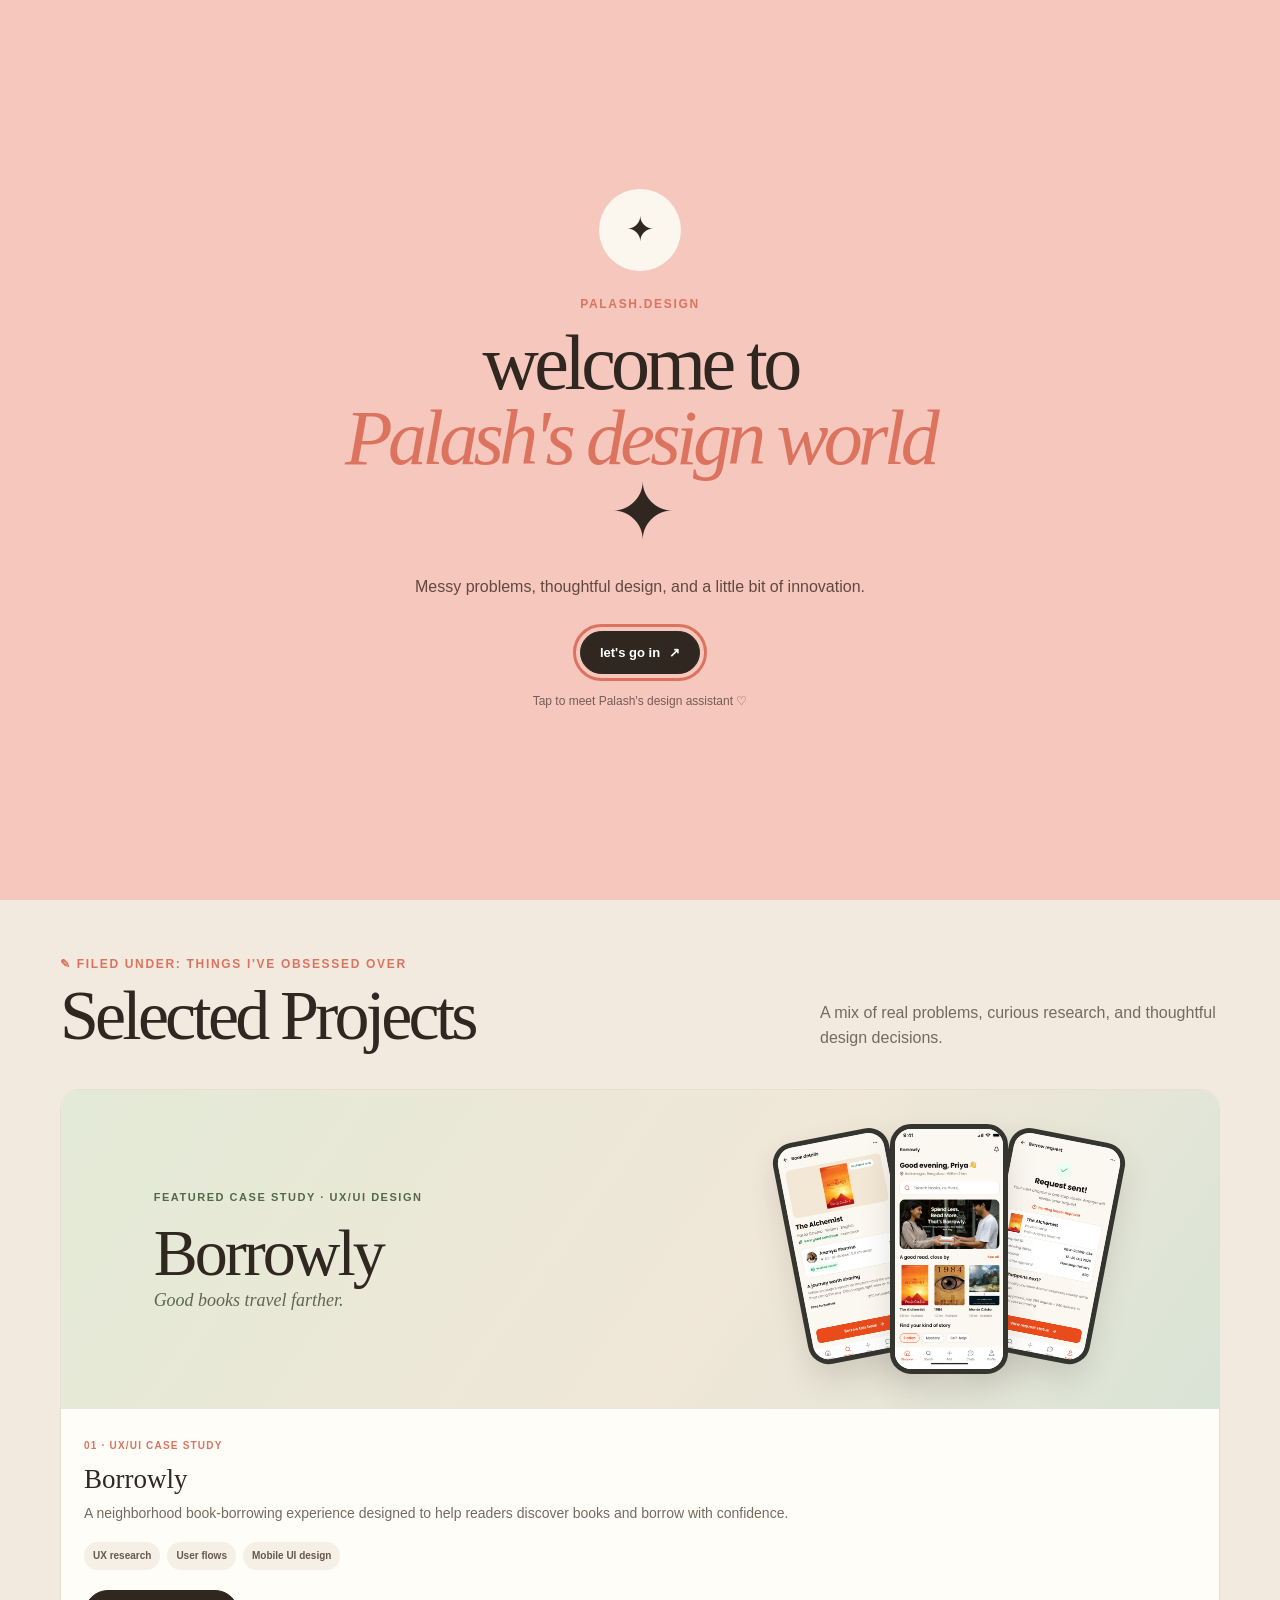
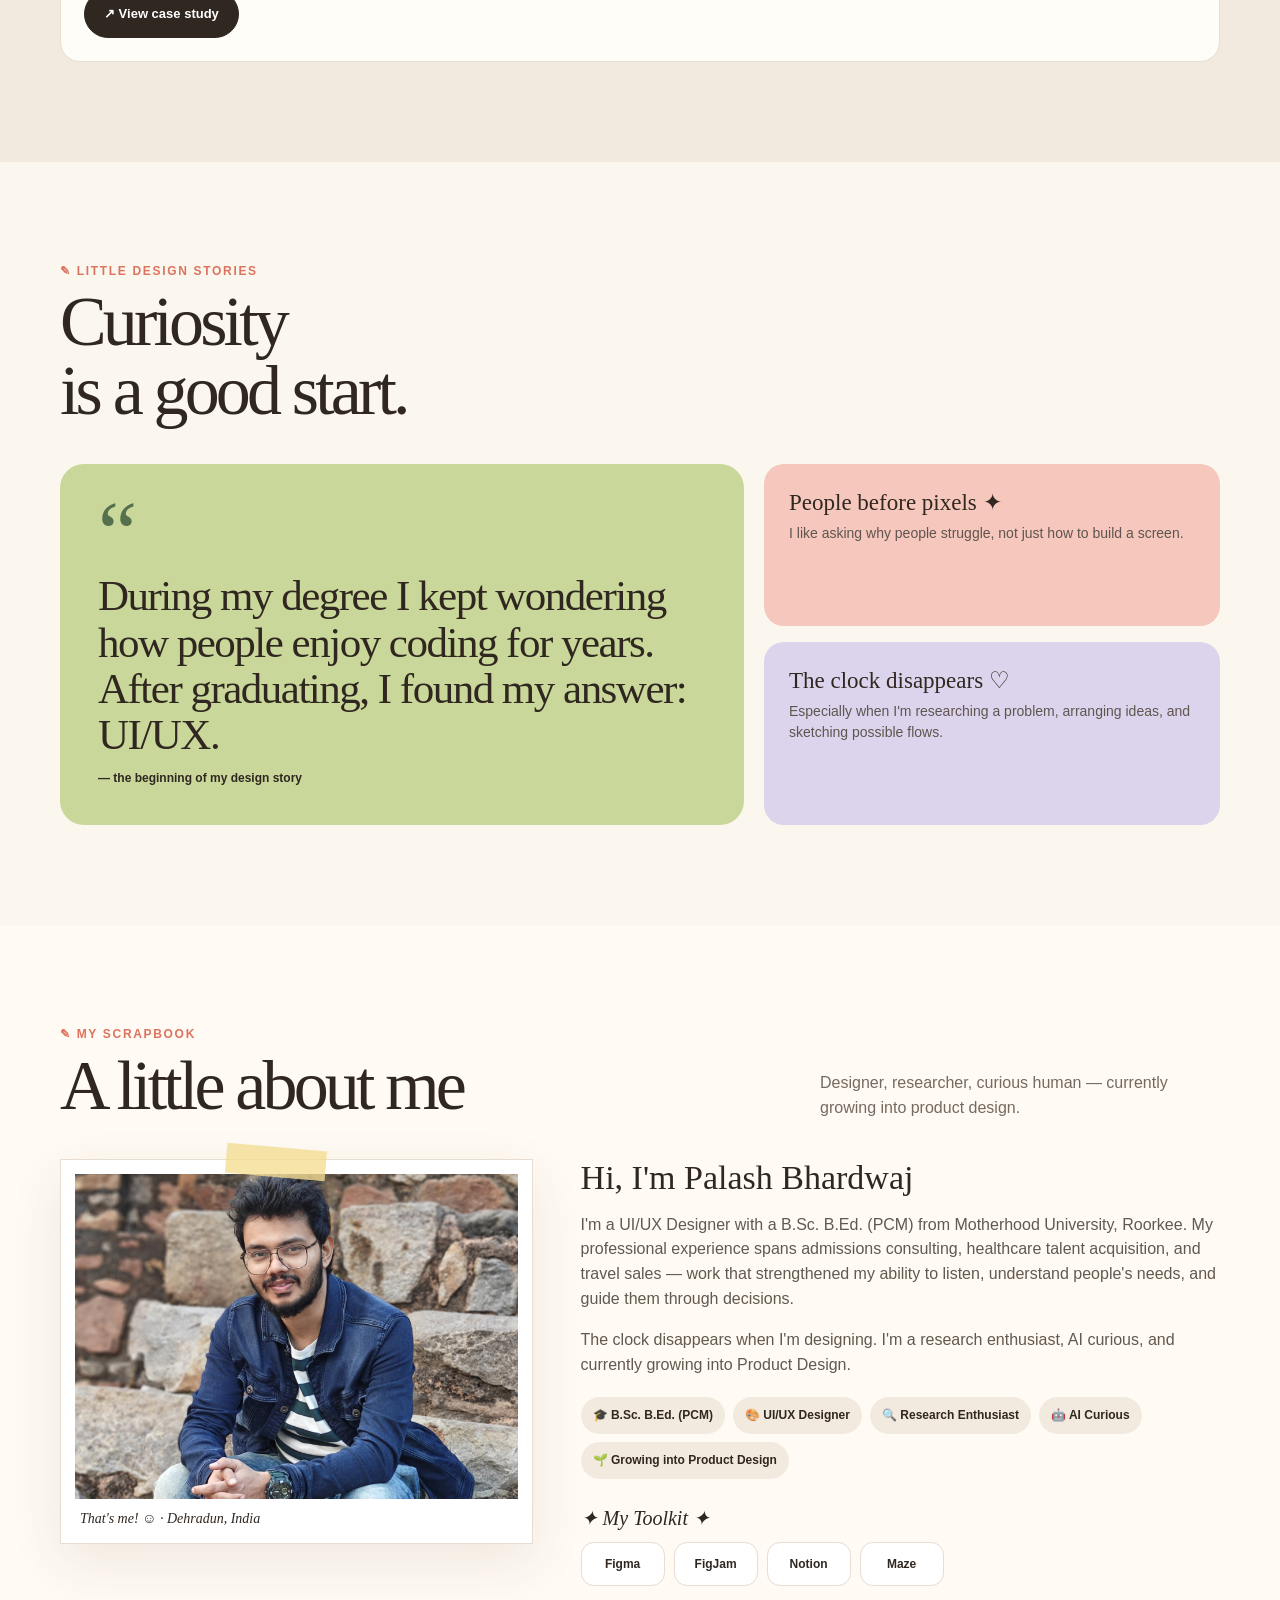
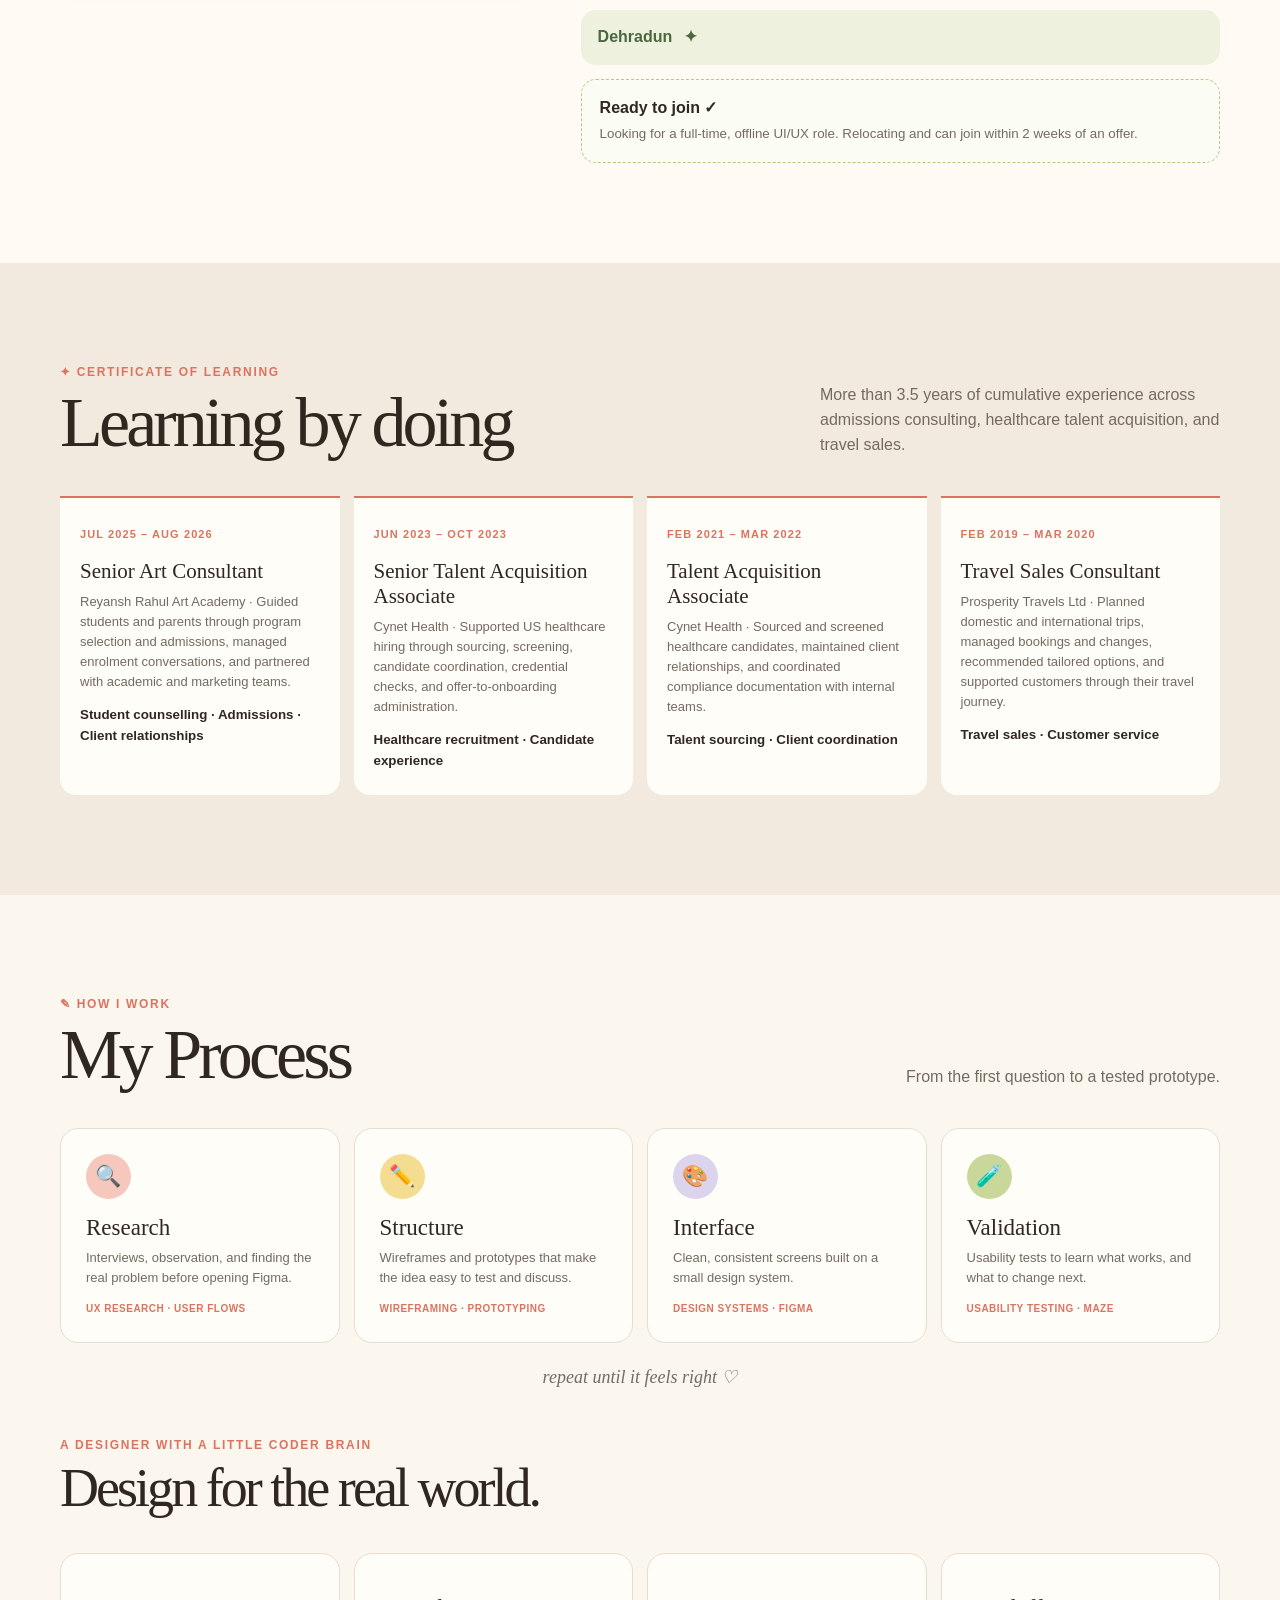
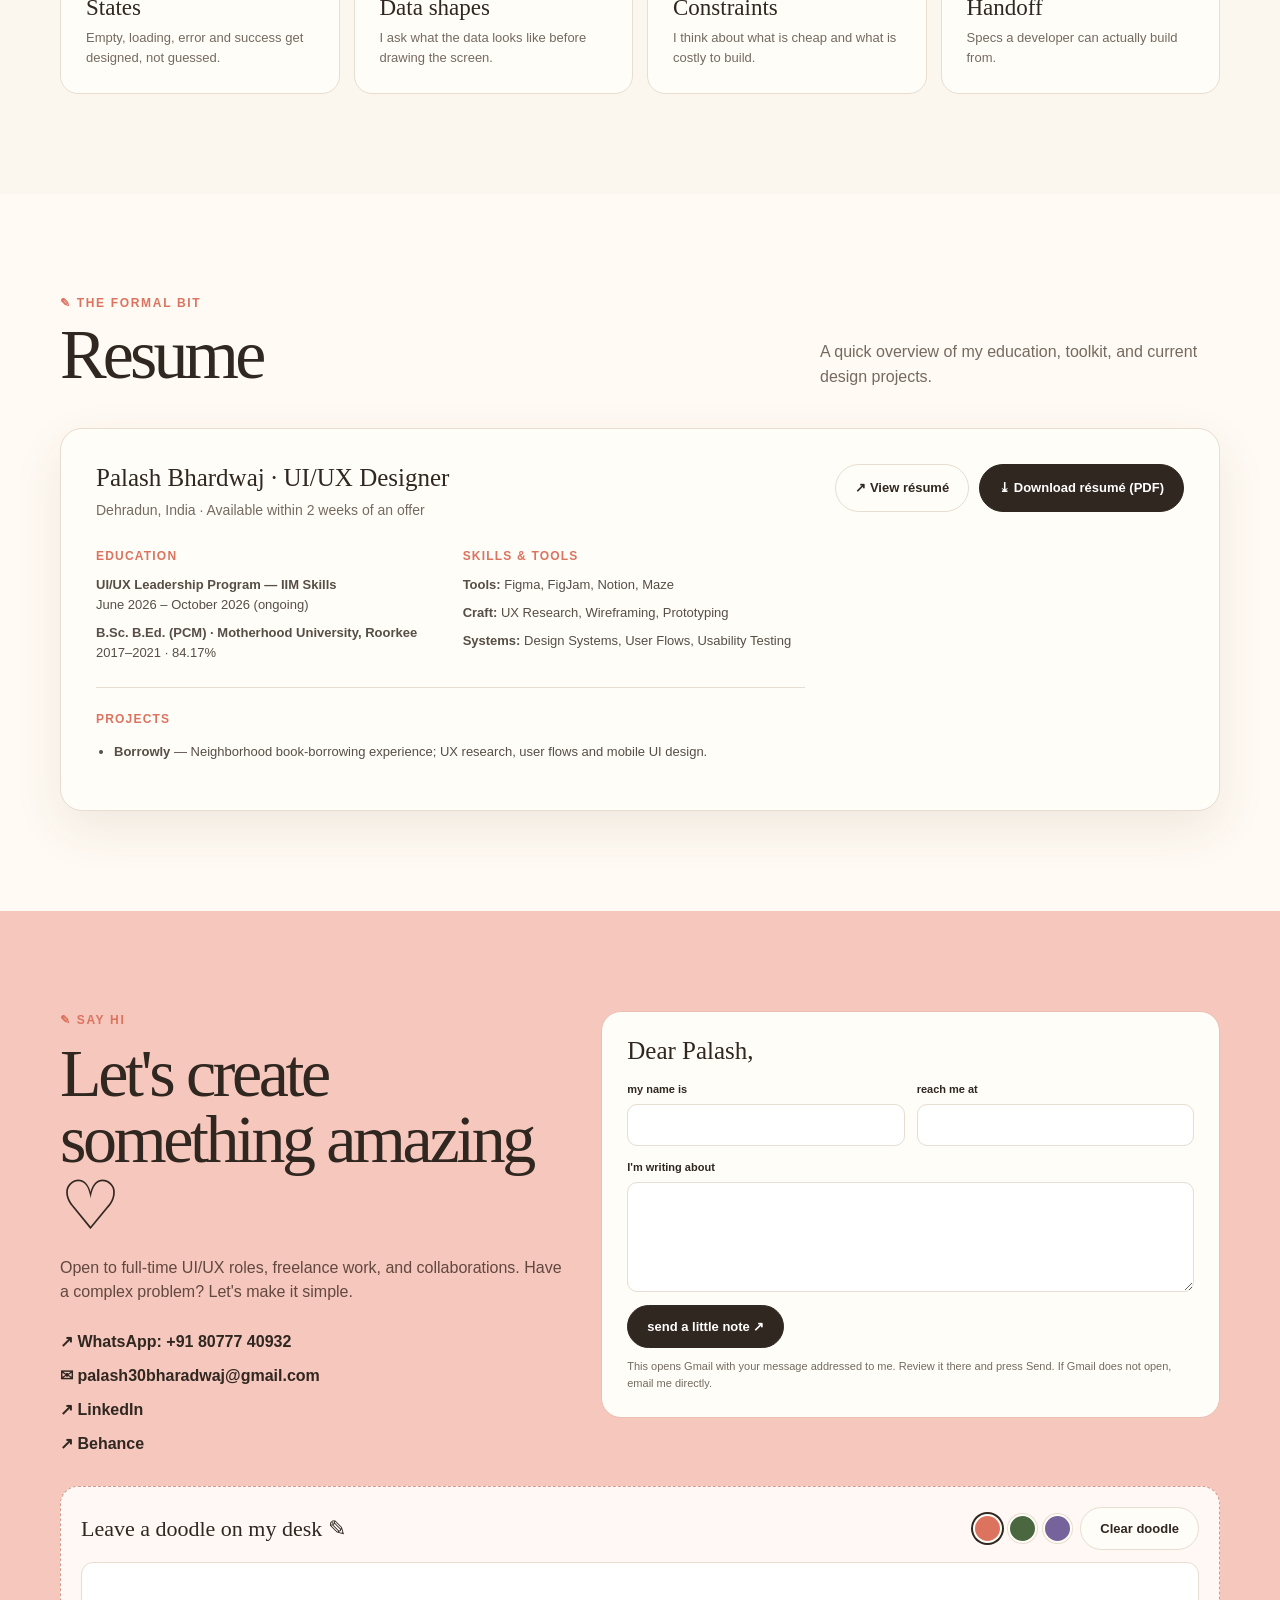
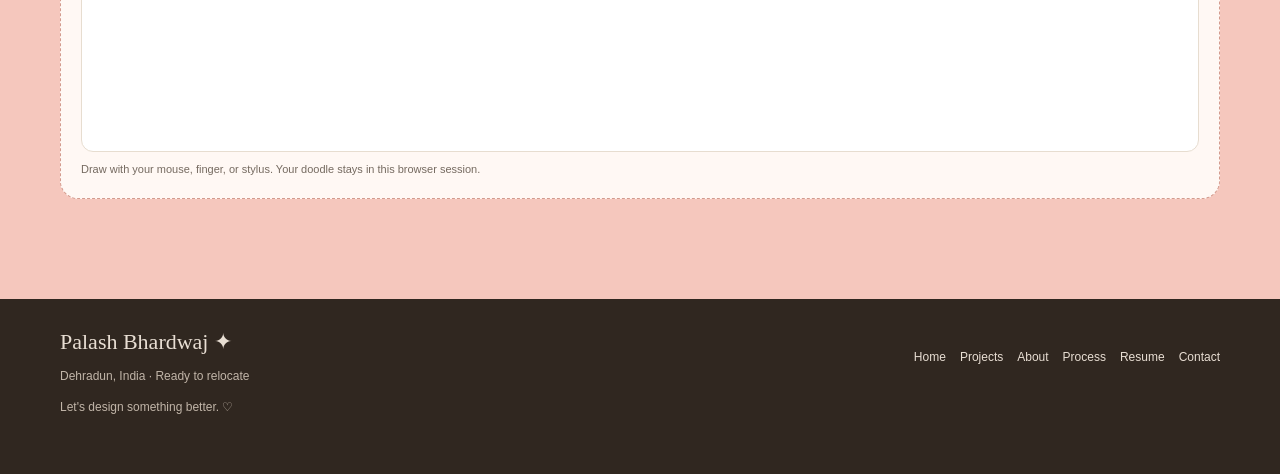
==== index.html @ 75c73120 "Remove extra toolkit item Co-authored-by: Copilot <223556219+Copilot@users.noreply.github.com>" ====
<!DOCTYPE html>
<html lang="en">
<head>
  <meta charset="UTF-8">
  <meta name="viewport" content="width=device-width, initial-scale=1.0">
  <meta name="description" content="Palash Bhardwaj is a UI/UX designer turning messy problems into simple, thoughtful digital experiences.">
  <meta name="theme-color" content="#fbf7ef">
  <title>Palash Bhardwaj — UX/UI Design Portfolio</title>
  <style>
    :root{
      --paper:#fbf7ef;
      --white:#fffdf8;
      --ink:#302720;
      --muted:#756a60;
      --line:#e7ddd0;
      --pink:#f5c7bd;
      --coral:#dc735f;
      --green:#c9d89a;
      --green-dark:#4a6740;
      --lavender:#dcd4ed;
      --yellow:#f4dd91;
      --max:1160px;
      --radius:24px;
      --shadow:0 18px 50px rgba(76,54,35,.09);
    }
    *{box-sizing:border-box}
    html{scroll-behavior:smooth;scroll-padding-top:100px}
    body{margin:0;background:var(--paper);color:var(--ink);font-family:Arial,Helvetica,sans-serif;line-height:1.55;overflow-x:hidden}
    body,button,input,textarea{font-family:Arial,Helvetica,sans-serif}
    a{color:inherit;text-decoration:none}
    button{color:inherit}
    img{max-width:100%;display:block}
    .wrap{width:min(calc(100% - 48px),var(--max));margin-inline:auto}
    .serif{font-family:Georgia,"Times New Roman",serif}
    .eyebrow{color:var(--coral);font-size:12px;font-weight:800;letter-spacing:.14em;text-transform:uppercase}
    .section{padding:100px 0}
    .section-heading{display:flex;align-items:end;justify-content:space-between;gap:28px;margin-bottom:38px}
    .section-heading h2{margin:8px 0 0;font-family:Georgia,"Times New Roman",serif;font-size:clamp(42px,6vw,70px);line-height:.98;letter-spacing:-.055em;font-weight:500}
    .section-heading p{max-width:400px;margin:0;color:var(--muted)}
    .button{display:inline-flex;align-items:center;justify-content:center;gap:9px;border:1px solid var(--ink);border-radius:999px;padding:13px 19px;background:transparent;font-size:13px;font-weight:800;cursor:pointer;transition:transform .2s,background .2s}
    .button:hover{transform:translateY(-2px)}
    .button:active{transform:translateY(1px) scale(.98)}
    .button.primary{background:var(--ink);color:white}
    .button.light{background:var(--white);border-color:var(--line)}
    :focus-visible{outline:3px solid var(--coral);outline-offset:4px}

    .welcome{
      position:fixed;inset:0;z-index:100;display:grid;place-items:center;
      background:var(--pink);padding:24px;transition:opacity .5s,visibility .5s;
    }
    .welcome.is-gone{opacity:0;visibility:hidden;pointer-events:none}
    .welcome-card{max-width:600px;text-align:center}
    .welcome-mark{width:82px;height:82px;display:grid;place-items:center;margin:0 auto 24px;border-radius:50%;background:var(--paper);font-family:Georgia,serif;font-size:34px}
    .welcome-card h1{margin:12px 0 25px;font:500 clamp(46px,9vw,78px)/.96 Georgia,serif;letter-spacing:-.06em}
    .welcome-card h1 span{color:var(--coral);font-style:italic}
    .welcome-card p{color:#62483f}
    .welcome-card .button{margin-top:15px;background:var(--ink);color:#fff;border-color:var(--ink)}
    .welcome-hint{display:block;margin-top:18px;font-size:12px;color:#755d54}

    .site-header{position:sticky;top:0;z-index:50;background:rgba(251,247,239,.94);backdrop-filter:blur(16px);border-bottom:1px solid rgba(48,39,32,.08)}
    .nav{min-height:72px;display:flex;align-items:center;justify-content:space-between;gap:24px}
    .brand{font:700 23px Georgia,serif;letter-spacing:-.06em;white-space:nowrap}
    .brand span{color:var(--coral)}
    .nav-links{display:flex;align-items:center;gap:clamp(13px,2.2vw,27px);font-size:12px;font-weight:700}
    .nav-links a{color:#655a50;transition:color .2s}
    .nav-links a:hover,.nav-links a[aria-current="location"]{color:var(--coral)}
    .nav-links .nav-contact{padding:10px 15px;border-radius:999px;background:var(--ink);color:#fff}
    .menu-toggle{display:none;border:1px solid var(--line);background:var(--white);border-radius:50%;width:42px;height:42px;font-size:19px}
    .sr-only{position:absolute;width:1px;height:1px;padding:0;margin:-1px;overflow:hidden;clip:rect(0,0,0,0);white-space:nowrap;border:0}

    .hero{position:relative;display:grid;grid-template-columns:1.05fr .95fr;align-items:center;gap:45px;min-height:630px;padding:72px 0 80px}
    .hero:before{content:"";position:absolute;width:340px;height:340px;left:-210px;top:100px;border-radius:50%;background:var(--yellow);opacity:.25;z-index:-1}
    .availability{display:inline-flex;align-items:center;gap:9px;padding:8px 13px;border:1px solid #e7d7c5;border-radius:999px;background:var(--white);font-size:12px;font-weight:700}
    .availability:before{content:"";width:8px;height:8px;border-radius:50%;background:#7c9e5b}
    .hero h1{margin:22px 0 15px;font:500 clamp(58px,8vw,99px)/.9 Georgia,serif;letter-spacing:-.075em}
    .hero h1 span{color:var(--coral);font-style:italic}
    .hero-copy{max-width:565px;font-size:17px;line-height:1.65;color:#655b52}
    .hero-copy strong{color:var(--ink)}
    .hero-location{max-width:565px;margin:13px 0 0;color:var(--muted);font-size:14px;line-height:1.55}
    .hero-tags{display:flex;flex-wrap:wrap;gap:8px;margin:22px 0}
    .tag{padding:8px 12px;border:1px solid var(--line);border-radius:999px;background:var(--white);font-size:12px;font-weight:700}
    .hero-actions{display:flex;flex-wrap:wrap;gap:10px;margin-top:24px}
    .resume-actions{display:flex;flex-wrap:wrap;gap:10px;align-items:start}
    .hero-note{margin-top:17px;font:italic 15px Georgia,serif;color:var(--muted)}
    .hero-art{position:relative;min-height:430px;display:grid;place-items:center}
    .portrait-frame{position:relative;width:min(100%,350px);aspect-ratio:.91;border:12px solid var(--white);border-radius:48% 48% 22px 22px;background:var(--green);box-shadow:var(--shadow);overflow:hidden;transform:rotate(2deg);transition:transform .35s ease,box-shadow .35s ease}
    .portrait-frame:hover{transform:rotate(0) scale(1.025);box-shadow:0 24px 60px rgba(76,54,35,.16)}
    .portrait-photo{width:100%;height:100%;object-fit:cover;object-position:center 8%}
    .portrait-frame{animation:photo-float 6s ease-in-out infinite}
    .portrait-frame:hover{animation-play-state:paused}
    .portrait-label{position:absolute;z-index:2;bottom:20px;left:50%;transform:translateX(-50%);padding:9px 14px;border-radius:999px;background:var(--white);font:italic 14px Georgia,serif;white-space:nowrap}
    .art-sticker{position:absolute;z-index:3;display:grid;place-items:center;width:112px;height:112px;border-radius:50%;text-align:center;background:var(--yellow);font:italic 16px/1.1 Georgia,serif;transform:rotate(9deg)}
    .art-sticker.one{top:10px;right:8px}
    .art-sticker.two{bottom:13px;left:-5px;width:95px;height:95px;background:var(--lavender);font-size:13px}
    .art-spark{position:absolute;color:var(--coral);font-size:42px}
    .art-spark.a{top:60px;left:13px}
    .art-spark.b{right:12px;bottom:65px;font-size:32px}

    .projects-section{background:#f2eadf}
    .project-grid{display:grid;grid-template-columns:minmax(0,1fr);gap:18px}
    .project-card{overflow:hidden;border:1px solid var(--line);border-radius:20px;background:var(--white);transition:transform .22s,box-shadow .22s}
    .project-card:hover{transform:translateY(-5px);box-shadow:var(--shadow)}
    .project-art{position:relative;min-height:310px;display:flex;align-items:center;justify-content:space-between;gap:24px;overflow:hidden;padding:32px 8%;background:linear-gradient(125deg,#e3ead7,#f0e7d8 58%,#d9e4d6)}
    .case-study-cover-copy{position:relative;z-index:1;max-width:360px}
    .case-study-cover-copy span{color:#52694b;font-size:11px;font-weight:900;letter-spacing:.14em;text-transform:uppercase}
    .case-study-cover-copy strong{display:block;margin:13px 0 5px;font:500 clamp(38px,6vw,66px)/.95 Georgia,serif;letter-spacing:-.045em}
    .case-study-cover-copy small{font:italic 18px Georgia,serif;color:#5f6655}
    .case-study-screens{position:relative;display:flex;align-items:center;justify-content:center;min-width:300px;height:255px}
    .case-study-screens img{width:118px;height:225px;object-fit:cover;border:5px solid #35352f;border-radius:21px;background:#fff;box-shadow:0 15px 30px #463b3028}
    .case-study-screens img:nth-child(1){transform:rotate(-11deg) translateX(18px)}
    .case-study-screens img:nth-child(2){position:relative;z-index:1;height:250px}
    .case-study-screens img:nth-child(3){transform:rotate(11deg) translateX(-18px)}
    .case-study-screens img:nth-child(1){animation:screen-float 4.8s ease-in-out infinite}
    .case-study-screens img:nth-child(2){animation:screen-float 5.2s ease-in-out -1.2s infinite}
    .case-study-screens img:nth-child(3){animation:screen-float 4.5s ease-in-out -2.1s infinite}
    .project-body{padding:23px}
    .project-type{color:var(--coral);font-size:10px;font-weight:900;letter-spacing:.12em;text-transform:uppercase}
    .project-body h3{margin:8px 0;font:500 27px Georgia,serif}
    .project-body p{margin:0;color:var(--muted);font-size:14px}
    .project-metrics{display:flex;flex-wrap:wrap;gap:7px;margin-top:17px}
    .project-metrics span{padding:6px 9px;border-radius:999px;background:#f5efe6;color:#65594e;font-size:10px;font-weight:800}
    .case-study-action{margin-top:20px}
    .work-footnote{margin:23px 0 0;color:var(--muted);font-size:13px}

    .stories{display:grid;grid-template-columns:1.2fr .8fr;gap:20px}
    .story-feature{padding:38px;border-radius:var(--radius);background:var(--green);min-height:330px;display:flex;flex-direction:column;justify-content:space-between}
    .story-feature .quote-mark{font:88px/.7 Georgia,serif;color:#55704c}
    .story-feature blockquote{max-width:680px;margin:10px 0;font:500 clamp(27px,4vw,43px)/1.08 Georgia,serif;letter-spacing:-.035em}
    .story-feature cite{font-size:12px;font-style:normal;font-weight:800}
    .story-stack{display:grid;gap:16px}
    .story-note{padding:25px;border-radius:20px;background:var(--pink)}
    .story-note:nth-child(2){background:var(--lavender)}
    .story-note h3{margin:0 0 7px;font:500 23px Georgia,serif}
    .story-note p{margin:0;color:#5f554f;font-size:14px}
    .story-note,.timeline-card,.process-card{transition:box-shadow .25s ease,border-color .25s ease}
    .story-note:hover,.timeline-card:hover,.process-card:hover{box-shadow:var(--shadow)}
    .story-feature .quote-mark{transition:transform .35s ease,color .35s ease}
    .story-feature:hover .quote-mark{transform:rotate(-8deg) scale(1.08);color:var(--coral)}

    .about-section{background:#fffaf3}
    .about-grid{display:grid;grid-template-columns:.85fr 1.15fr;gap:48px;align-items:start}
    .scrapbook-photo{position:relative;padding:14px;background:#fff;border:1px solid var(--line);box-shadow:var(--shadow);transform:rotate(-2deg)}
    .photo-placeholder{min-height:325px;display:grid;place-items:center;background:var(--pink);text-align:center;padding:25px;color:#795448;font:italic 19px Georgia,serif}
    .about-photo{width:100%;height:325px;object-fit:cover;object-position:center 8%}
    .photo-caption{padding:12px 5px 2px;font:italic 14px Georgia,serif}
    .tape{position:absolute;top:-13px;left:35%;width:100px;height:30px;background:rgba(244,221,145,.78);transform:rotate(5deg)}
    .about-copy h3{margin:0 0 12px;font:500 34px Georgia,serif}
    .about-copy>p{color:#62594f}
    .fact-list{display:flex;flex-wrap:wrap;gap:8px;margin:20px 0}
    .fact-list span{padding:9px 12px;border-radius:999px;background:#f3eadf;font-size:12px;font-weight:700}
    .toolkit{margin-top:27px}
    .toolkit h4{margin:0 0 12px;font:italic 20px Georgia,serif}
    .tool-list{display:flex;flex-wrap:wrap;gap:9px}
    .tool-chip{min-width:84px;padding:12px 15px;border:1px solid var(--line);border-radius:13px;background:#fff;font-size:12px;font-weight:800;text-align:center}
    .tag,.tool-chip,.fact-list span,.project-metrics span{transition:translate .2s ease,box-shadow .2s ease}
    .tag:hover,.tool-chip:hover,.fact-list span:hover,.project-metrics span:hover{translate:0 -3px;box-shadow:0 8px 18px rgba(76,54,35,.1)}
    .relocation{display:flex;align-items:center;gap:12px;margin-top:24px;padding:15px 17px;border-radius:15px;background:#edf1dd;font-weight:800}
    .relocation span{color:var(--green-dark)}
    .availability-card{margin-top:14px;padding:16px 18px;border:1px dashed #b9c58f;border-radius:15px;background:#fbfcf3}
    .availability-card strong{display:block}
    .availability-card small{color:var(--muted)}

    .experience-section{background:#f2eadf}
    .timeline{display:grid;grid-template-columns:repeat(4,1fr);gap:14px}
    .timeline-card{position:relative;padding:23px 20px;border-top:2px solid var(--coral);background:var(--white);border-radius:0 0 16px 16px}
    .timeline-card .step{color:var(--coral);font-size:11px;font-weight:900;letter-spacing:.1em;text-transform:uppercase}
    .timeline-card h3{margin:13px 0 8px;font:500 21px Georgia,serif}
    .timeline-card p{margin:0;color:var(--muted);font-size:13px}
    .timeline-card small{display:block;margin-top:13px;font-weight:800}

    .process-grid{display:grid;grid-template-columns:repeat(4,1fr);gap:14px}
    .process-card{padding:25px;border:1px solid var(--line);border-radius:18px;background:var(--white)}
    .process-icon{width:45px;height:45px;display:grid;place-items:center;border-radius:50%;background:var(--pink);font-size:21px}
    .process-card:nth-child(2) .process-icon{background:var(--yellow)}
    .process-card:nth-child(3) .process-icon{background:var(--lavender)}
    .process-card:nth-child(4) .process-icon{background:var(--green)}
    .process-card h3{margin:16px 0 7px;font:500 23px Georgia,serif}
    .process-card p{margin:0;color:var(--muted);font-size:13px}
    .process-tools{display:block;margin-top:13px;color:var(--coral);font-size:10px;font-weight:900;letter-spacing:.05em}
    .repeat-note{text-align:center;margin-top:23px;font:italic 18px Georgia,serif;color:var(--muted)}

    .resume-section{background:#fffaf3}
    .resume-panel{display:grid;grid-template-columns:1fr auto;align-items:start;gap:30px;padding:35px;border:1px solid var(--line);border-radius:22px;background:var(--white);box-shadow:var(--shadow)}
    .resume-panel h3{margin:0 0 8px;font:500 25px Georgia,serif}
    .resume-panel p{margin:0;color:var(--muted);font-size:14px}
    .resume-groups{display:grid;grid-template-columns:repeat(2,1fr);gap:24px;margin-top:26px}
    .resume-group h4{margin:0 0 9px;font-size:12px;color:var(--coral);letter-spacing:.1em;text-transform:uppercase}
    .resume-group p{margin:0;color:#574e46;font-size:13px}
    .resume-group p+p{margin-top:8px}
    .project-resume{margin-top:24px;padding-top:22px;border-top:1px solid var(--line)}
    .project-resume ul{padding-left:18px;color:#574e46;font-size:13px}
    .project-resume li+li{margin-top:7px}

    .contact-section{background:var(--pink)}
    .contact-layout{display:grid;grid-template-columns:.9fr 1.1fr;gap:35px;align-items:start}
    .contact-copy h2{margin:10px 0 14px;font:500 clamp(43px,6vw,68px)/.98 Georgia,serif;letter-spacing:-.05em}
    .contact-copy p{color:#62483f}
    .contact-links{display:grid;gap:9px;margin-top:25px}
    .contact-links a{font-weight:800}
    .contact-links a:hover{text-decoration:underline}
    .contact-form{padding:25px;border:1px solid #eac0b5;border-radius:20px;background:var(--white)}
    .contact-form h3{margin:0 0 16px;font:500 25px Georgia,serif}
    .form-row{display:grid;grid-template-columns:1fr 1fr;gap:12px}
    .field{display:grid;gap:6px;margin-bottom:13px}
    .field label{font-size:11px;font-weight:800}
    .field input,.field textarea{width:100%;border:1px solid var(--line);border-radius:10px;background:#fff;padding:12px;font-size:14px;color:var(--ink)}
    .field textarea{min-height:110px;resize:vertical}
    .form-help{margin:10px 0 0;color:var(--muted);font-size:11px}

    .doodle-wrap{margin-top:30px;padding:20px;border:1px dashed #d39b8e;border-radius:18px;background:#fff8f4}
    .doodle-top{display:flex;align-items:center;justify-content:space-between;gap:12px;margin-bottom:12px}
    .doodle-top h3{margin:0;font:500 22px Georgia,serif}
    .doodle-tools{display:flex;align-items:center;gap:8px}
    .doodle-colors{display:flex;align-items:center;gap:6px}
    .doodle-color{width:29px;height:29px;padding:0;border:2px solid var(--white);border-radius:50%;background:var(--swatch);box-shadow:0 0 0 1px var(--line);cursor:pointer;transition:transform .18s,box-shadow .18s}
    .doodle-color:hover{transform:scale(1.12)}
    .doodle-color[aria-pressed="true"]{box-shadow:0 0 0 2px var(--ink)}
    #doodle{width:100%;height:190px;display:block;border:1px solid var(--line);border-radius:12px;background:#fff;touch-action:none}
    .doodle-help{margin:9px 0 0;color:var(--muted);font-size:11px}
    .footer{padding:30px 0 45px;background:var(--ink);color:#e8ded3}
    .footer-inner{display:flex;justify-content:space-between;gap:20px;align-items:center}
    .footer-name{font:500 22px Georgia,serif}
    .footer-links{display:flex;flex-wrap:wrap;gap:14px;font-size:12px}
    .footer-note{margin-top:12px;color:#c1b5a8;font-size:12px}
    .toast{position:fixed;left:50%;bottom:22px;z-index:200;transform:translate(-50%,20px);opacity:0;pointer-events:none;padding:12px 17px;border-radius:999px;background:var(--ink);color:#fff;font-size:13px;transition:opacity .2s,transform .2s}
    .toast.show{opacity:1;transform:translate(-50%,0)}
    .reading-progress{position:fixed;top:0;left:0;z-index:80;width:100%;height:3px;pointer-events:none}
    .reading-progress span{display:block;width:100%;height:100%;background:var(--coral);transform:scaleX(0);transform-origin:left}
    .hero-content,.hero-art{opacity:1}
    body.has-entered .hero-content{animation:rise-in .75s .08s both}
    body.has-entered .hero-art{animation:rise-in .8s .2s both}
    .art-sticker.one{animation:sticker-float 4.5s ease-in-out infinite}
    .art-sticker.two{animation:sticker-float 5s ease-in-out -1.2s infinite}
    .art-spark.a{animation:sparkle 3s ease-in-out infinite}
    .art-spark.b{animation:sparkle 3.5s ease-in-out -1s infinite}
    .reveal-ready .reveal{opacity:0;transform:translateY(24px);transition:opacity .65s ease,transform .65s cubic-bezier(.2,.7,.2,1)}
    .reveal-ready .reveal.is-visible{opacity:1;transform:translateY(0)}
    .reveal-ready .reveal:nth-child(2){transition-delay:.08s}
    .reveal-ready .reveal:nth-child(3){transition-delay:.16s}
    .reveal-ready .reveal:nth-child(4){transition-delay:.24s}
    .project-card,.process-card,.timeline-card,.story-note{transform-style:preserve-3d}
    .tilt-card:hover{transform:perspective(900px) rotateX(var(--rotate-x,0deg)) rotateY(var(--rotate-y,0deg)) translateY(-4px)}
    @keyframes rise-in{from{opacity:0;transform:translateY(20px)}to{opacity:1;transform:translateY(0)}}
    @keyframes photo-float{0%,100%{translate:0 0}50%{translate:0 -7px}}
    @keyframes sticker-float{0%,100%{translate:0 0}50%{translate:0 -9px}}
    @keyframes sparkle{0%,100%{rotate:0deg;scale:1}50%{rotate:20deg;scale:1.18}}
    @keyframes screen-float{0%,100%{translate:0 0}50%{translate:0 -7px}}

    @media(max-width:900px){
      .nav{align-items:flex-start;flex-wrap:wrap;padding:13px 0}
      .nav-links{order:3;width:100%;overflow-x:auto;justify-content:flex-start;padding:3px 0;white-space:nowrap}
      .menu-toggle{display:none}
      .hero{min-height:0;grid-template-columns:1fr .8fr;gap:20px;padding:58px 0}
      .hero-art{min-height:340px}
      .portrait-frame{width:min(100%,280px)}
      .timeline{grid-template-columns:repeat(2,1fr)}
      .process-grid{grid-template-columns:repeat(2,1fr)}
    }
    @media(max-width:600px){
      .wrap{width:min(calc(100% - 30px),var(--max))}
      .section{padding:72px 0}
      .section-heading{display:block;margin-bottom:27px}
      .section-heading p{margin-top:15px}
      .nav{position:relative;align-items:center;flex-wrap:wrap;padding:10px 0 4px}
      .menu-toggle{display:grid;place-items:center}
      .nav-links{display:none;position:absolute;top:calc(100% + 8px);right:0;z-index:60;width:min(240px,calc(100vw - 30px));padding:10px;border:1px solid var(--line);border-radius:16px;background:var(--white);box-shadow:var(--shadow);flex-direction:column;align-items:stretch;gap:3px;font-size:13px}
      .nav-links.is-open{display:flex}
      .nav-links a{padding:10px 12px;border-radius:10px}
      .nav-links a:hover{background:#f5efe6}
      .nav-links .nav-contact{margin-top:4px;text-align:center}
      .hero{grid-template-columns:1fr;padding:43px 0 58px}
      .hero-art{grid-row:1;min-height:300px;width:min(100%,300px);margin:auto}
      .hero h1{font-size:clamp(57px,15vw,78px)}
      .hero-copy{font-size:16px}
      .art-sticker.one{right:0}
      .project-art{min-height:0;flex-direction:column;gap:0;padding:24px 15px 10px}
      .case-study-cover-copy{text-align:center}
      .case-study-screens{width:100%;min-width:0;height:205px}
      .case-study-screens img{width:92px;height:175px}
      .case-study-screens img:nth-child(2){height:195px}
      .stories,.about-grid,.contact-layout{grid-template-columns:1fr}
      .story-feature{min-height:280px;padding:28px}
      .photo-placeholder,.about-photo{min-height:270px;height:270px}
      .timeline,.process-grid{grid-template-columns:1fr}
      .resume-panel{grid-template-columns:1fr;padding:24px}
      .resume-groups{grid-template-columns:1fr}
      .form-row{grid-template-columns:1fr;gap:0}
      .footer-inner{display:block}
      .footer-links{margin-top:14px}
    }
    @media(prefers-reduced-motion:reduce){
      *,*::before,*::after{scroll-behavior:auto!important;animation-duration:.01ms!important;animation-iteration-count:1!important;transition-duration:.01ms!important}
      .reveal-ready .reveal{opacity:1;transform:none}
    }
    @media print{
      .welcome,.site-header,.welcome,.hero-actions,.doodle-wrap,.contact-form,.footer,.toast{display:none!important}
      body{background:white}
      .section{padding:24px 0}
      .resume-section{display:block!important}
    }
  </style>
</head>
<body>
  <div class="welcome" id="welcome" role="dialog" aria-modal="true" aria-labelledby="welcome-title">
    <div class="welcome-card">
      <div class="welcome-mark" aria-hidden="true">✦</div>
      <div class="eyebrow">palash.design</div>
      <h1 id="welcome-title">welcome to<br><span>Palash's design world</span> ✦</h1>
      <p>Messy problems, thoughtful design, and a little bit of innovation.</p>
      <button class="button" id="enter-site" type="button">let's go in <span aria-hidden="true">↗</span></button>
      <span class="welcome-hint">Tap to meet Palash's design assistant ♡</span>
    </div>
  </div>

  <div class="reading-progress" aria-hidden="true"><span></span></div>
  <header class="site-header">
    <div class="wrap nav">
      <a class="brand" href="#home" aria-label="Palash home">Palash<span>.</span></a>
      <button class="menu-toggle" id="menu-toggle" type="button" aria-expanded="false" aria-controls="main-navigation">
        <span aria-hidden="true">☰</span><span class="sr-only">Open navigation</span>
      </button>
      <nav class="nav-links" id="main-navigation" aria-label="Main navigation">
        <a href="#home">Home</a>
        <a href="#projects">Projects</a>
        <a href="#about">About</a>
        <a href="#process">Process</a>
        <a href="#resume">Resume</a>
        <a class="nav-contact" href="#contact">Contact ↗</a>
      </nav>
    </div>
  </header>

  <main>
    <section class="wrap hero" id="home">
      <div class="hero-content">
        <span class="availability">open to opportunities</span>
        <h1>Hi, I'm<br><span>Palash.</span></h1>
        <p class="hero-copy"><strong>Hi, I’m Palash Bhardwaj — a UI/UX Designer</strong> who creates intuitive, user-friendly, and visually engaging digital experiences that put people first.</p>
        <p class="hero-copy">Currently studying at <strong>IIM Skills</strong>, I’m looking for an <strong>internship opportunity</strong> where I can apply my design skills, learn from industry professionals, and create meaningful user experiences.</p>
        <p class="hero-location">📍 Based in Dehradun, India</p>
        <div class="hero-tags" aria-label="Design interests">
          <span class="tag">Research</span><span class="tag">UI/UX Design</span><span class="tag">Product Thinking</span><span class="tag">AI &amp; Automation</span>
        </div>
        <div class="hero-actions">
          <a class="button primary" href="#projects">✎ my work</a>
          <a class="button light" href="./Palash-Bhardwaj-Resume.html">↗ view résumé</a>
          <a class="button light" href="./Palash-Bhardwaj-Resume.pdf" download>↓ download résumé</a>
        </div>
        <p class="hero-note">Good things take time ♡ Better ideas, happier users.</p>
      </div>
      <div class="hero-art" aria-label="Portrait of Palash">
        <span class="art-spark a" aria-hidden="true">✳</span>
        <span class="art-spark b" aria-hidden="true">✦</span>
        <div class="portrait-frame">
          <img class="portrait-photo" src="./palash-profile.png" alt="Palash Bhardwaj seated outdoors" fetchpriority="high">
          <span class="portrait-label">That's me! ☺</span>
        </div>
        <div class="art-sticker one">better ideas<br>happier users</div>
        <div class="art-sticker two">Dehradun</div>
      </div>
    </section>

    <section class="section projects-section" id="projects">
      <div class="wrap">
        <div class="section-heading">
          <div><div class="eyebrow">✎ filed under: things I've obsessed over</div><h2>Selected Projects</h2></div>
          <p>A mix of real problems, curious research, and thoughtful design decisions.</p>
        </div>
        <div class="project-grid">
          <article class="project-card">
            <div class="project-art" aria-label="Borrowly case study cover showing three app screens">
              <div class="case-study-cover-copy">
                <span>Featured case study · UX/UI design</span>
                <strong>Borrowly</strong>
                <small>Good books travel farther.</small>
              </div>
              <div class="case-study-screens" aria-hidden="true">
                <img src="./Borrowly-Case-Study/UI%20Screens/04%20Book%20Details.png" alt="">
                <img src="./Borrowly-Case-Study/UI%20Screens/01%20Home.png" alt="">
                <img src="./Borrowly-Case-Study/UI%20Screens/09%20Request%20Sent.png" alt="">
              </div>
            </div>
            <div class="project-body">
              <span class="project-type">01 · UX/UI case study</span>
              <h3>Borrowly</h3>
              <p>A neighborhood book-borrowing experience designed to help readers discover books and borrow with confidence.</p>
              <div class="project-metrics"><span>UX research</span><span>User flows</span><span>Mobile UI design</span></div>
              <a class="button primary case-study-action" href="./Borrowly-Case-Study/index.html">↗ View case study</a>
            </div>
          </article>
        </div>
      </div>
    </section>

    <section class="section" id="stories">
      <div class="wrap">
        <div class="section-heading">
          <div><div class="eyebrow">✎ little design stories</div><h2>Curiosity<br>is a good start.</h2></div>
        </div>
        <div class="stories">
          <article class="story-feature">
            <div class="quote-mark" aria-hidden="true">“</div>
            <blockquote>During my degree I kept wondering how people enjoy coding for years. After graduating, I found my answer: UI/UX.</blockquote>
            <cite>— the beginning of my design story</cite>
          </article>
          <div class="story-stack">
            <article class="story-note"><h3>People before pixels ✦</h3><p>I like asking why people struggle, not just how to build a screen.</p></article>
            <article class="story-note"><h3>The clock disappears ♡</h3><p>Especially when I'm researching a problem, arranging ideas, and sketching possible flows.</p></article>
          </div>
        </div>
      </div>
    </section>

    <section class="section about-section" id="about">
      <div class="wrap">
        <div class="section-heading">
          <div><div class="eyebrow">✎ my scrapbook</div><h2>A little about me</h2></div>
          <p>Designer, researcher, curious human — currently growing into product design.</p>
        </div>
        <div class="about-grid">
          <div class="scrapbook-photo" aria-label="Portrait of Palash Bhardwaj">
            <span class="tape" aria-hidden="true"></span>
            <img class="about-photo" src="./palash-profile.png" alt="Palash Bhardwaj sitting on stone steps" loading="lazy">
            <div class="photo-caption">That's me! ☺ · Dehradun, India</div>
          </div>
          <div class="about-copy">
            <h3>Hi, I'm Palash Bhardwaj</h3>
            <p>I'm a UI/UX Designer with a B.Sc. B.Ed. (PCM) from Motherhood University, Roorkee. My professional experience spans admissions consulting, healthcare talent acquisition, and travel sales — work that strengthened my ability to listen, understand people's needs, and guide them through decisions.</p>
            <p>The clock disappears when I'm designing. I'm a research enthusiast, AI curious, and currently growing into Product Design.</p>
            <div class="fact-list">
              <span>🎓 B.Sc. B.Ed. (PCM)</span><span>🎨 UI/UX Designer</span><span>🔍 Research Enthusiast</span><span>🤖 AI Curious</span><span>🌱 Growing into Product Design</span>
            </div>
            <div class="toolkit">
              <h4>✦ My Toolkit ✦</h4>
              <div class="tool-list"><span class="tool-chip">Figma</span><span class="tool-chip">FigJam</span><span class="tool-chip">Notion</span><span class="tool-chip">Maze</span></div>
            </div>
            <div class="relocation"><span>Dehradun</span><span aria-hidden="true">✦</span></div>
            <div class="availability-card"><strong>Ready to join ✓</strong><small>Looking for a full-time, offline UI/UX role. Relocating and can join within 2 weeks of an offer.</small></div>
          </div>
        </div>
      </div>
    </section>

    <section class="section experience-section" id="experience">
      <div class="wrap">
        <div class="section-heading">
          <div><div class="eyebrow">✦ certificate of learning</div><h2>Learning by doing</h2></div>
          <p>More than 3.5 years of cumulative experience across admissions consulting, healthcare talent acquisition, and travel sales.</p>
        </div>
        <div class="timeline">
          <article class="timeline-card"><span class="step">Jul 2025 – Aug 2026</span><h3>Senior Art Consultant</h3><p>Reyansh Rahul Art Academy · Guided students and parents through program selection and admissions, managed enrolment conversations, and partnered with academic and marketing teams.</p><small>Student counselling · Admissions · Client relationships</small></article>
          <article class="timeline-card"><span class="step">Jun 2023 – Oct 2023</span><h3>Senior Talent Acquisition Associate</h3><p>Cynet Health · Supported US healthcare hiring through sourcing, screening, candidate coordination, credential checks, and offer-to-onboarding administration.</p><small>Healthcare recruitment · Candidate experience</small></article>
          <article class="timeline-card"><span class="step">Feb 2021 – Mar 2022</span><h3>Talent Acquisition Associate</h3><p>Cynet Health · Sourced and screened healthcare candidates, maintained client relationships, and coordinated compliance documentation with internal teams.</p><small>Talent sourcing · Client coordination</small></article>
          <article class="timeline-card"><span class="step">Feb 2019 – Mar 2020</span><h3>Travel Sales Consultant</h3><p>Prosperity Travels Ltd · Planned domestic and international trips, managed bookings and changes, recommended tailored options, and supported customers through their travel journey.</p><small>Travel sales · Customer service</small></article>
        </div>
      </div>
    </section>

    <section class="section" id="process">
      <div class="wrap">
        <div class="section-heading">
          <div><div class="eyebrow">✎ how I work</div><h2>My Process</h2></div>
          <p>From the first question to a tested prototype.</p>
        </div>
        <div class="process-grid">
          <article class="process-card"><span class="process-icon" aria-hidden="true">🔍</span><h3>Research</h3><p>Interviews, observation, and finding the real problem before opening Figma.</p><span class="process-tools">UX RESEARCH · USER FLOWS</span></article>
          <article class="process-card"><span class="process-icon" aria-hidden="true">✏️</span><h3>Structure</h3><p>Wireframes and prototypes that make the idea easy to test and discuss.</p><span class="process-tools">WIREFRAMING · PROTOTYPING</span></article>
          <article class="process-card"><span class="process-icon" aria-hidden="true">🎨</span><h3>Interface</h3><p>Clean, consistent screens built on a small design system.</p><span class="process-tools">DESIGN SYSTEMS · FIGMA</span></article>
          <article class="process-card"><span class="process-icon" aria-hidden="true">🧪</span><h3>Validation</h3><p>Usability tests to learn what works, and what to change next.</p><span class="process-tools">USABILITY TESTING · MAZE</span></article>
        </div>
        <p class="repeat-note">repeat until it feels right ♡</p>
        <div style="margin-top:48px">
          <div class="section-heading"><div><div class="eyebrow">a designer with a little coder brain</div><h2 style="font-size:clamp(34px,5vw,54px)">Design for the real world.</h2></div></div>
          <div class="process-grid">
            <article class="process-card"><h3>States</h3><p>Empty, loading, error and success get designed, not guessed.</p></article>
            <article class="process-card"><h3>Data shapes</h3><p>I ask what the data looks like before drawing the screen.</p></article>
            <article class="process-card"><h3>Constraints</h3><p>I think about what is cheap and what is costly to build.</p></article>
            <article class="process-card"><h3>Handoff</h3><p>Specs a developer can actually build from.</p></article>
          </div>
        </div>
      </div>
    </section>

    <section class="section resume-section" id="resume">
      <div class="wrap">
        <div class="section-heading">
          <div><div class="eyebrow">✎ the formal bit</div><h2>Resume</h2></div>
          <p>A quick overview of my education, toolkit, and current design projects.</p>
        </div>
        <div class="resume-panel">
          <div>
            <h3>Palash Bhardwaj · UI/UX Designer</h3>
            <p>Dehradun, India · Available within 2 weeks of an offer</p>
            <div class="resume-groups">
              <div class="resume-group"><h4>Education</h4><p><strong>UI/UX Leadership Program — IIM Skills</strong><br>June 2026 – October 2026 (ongoing)</p><p><strong>B.Sc. B.Ed. (PCM) · Motherhood University, Roorkee</strong><br>2017–2021 · 84.17%</p></div>
              <div class="resume-group"><h4>Skills &amp; tools</h4><p><strong>Tools:</strong> Figma, FigJam, Notion, Maze</p><p><strong>Craft:</strong> UX Research, Wireframing, Prototyping</p><p><strong>Systems:</strong> Design Systems, User Flows, Usability Testing</p></div>
            </div>
            <div class="project-resume">
              <div class="resume-group"><h4>Projects</h4>
                <ul>
                  <li><strong>Borrowly</strong> — Neighborhood book-borrowing experience; UX research, user flows and mobile UI design.</li>
                </ul>
              </div>
            </div>
          </div>
          <div class="resume-actions">
            <a class="button light" href="./Palash-Bhardwaj-Resume.html">↗ View résumé</a>
            <a class="button primary" id="download-resume" href="./Palash-Bhardwaj-Resume.pdf" download>⤓ Download résumé (PDF)</a>
          </div>
        </div>
      </div>
    </section>

    <section class="section contact-section" id="contact">
      <div class="wrap">
        <div class="contact-layout">
          <div class="contact-copy">
            <div class="eyebrow">✎ say hi</div>
            <h2>Let's create<br>something amazing ♡</h2>
            <p>Open to full-time UI/UX roles, freelance work, and collaborations. Have a complex problem? Let's make it simple.</p>
            <div class="contact-links">
              <a href="https://wa.me/918077740932" target="_blank" rel="noopener noreferrer">↗ WhatsApp: +91 80777 40932</a>
              <a href="https://mail.google.com/mail/?view=cm&amp;fs=1&amp;to=palash30bharadwaj%40gmail.com" target="_blank" rel="noopener noreferrer">✉ palash30bharadwaj@gmail.com</a>
              <a href="https://www.linkedin.com/in/palash-bharadwaj-68b149208?utm_source=share_via&amp;utm_content=profile&amp;utm_medium=member_android" target="_blank" rel="noopener noreferrer">↗ LinkedIn</a>
              <a href="https://www.behance.net/palashbharadwaj3" target="_blank" rel="noopener noreferrer">↗ Behance</a>
            </div>
          </div>
          <form class="contact-form" id="contact-form" aria-describedby="contact-form-help">
            <h3>Dear Palash,</h3>
            <div class="form-row">
              <div class="field"><label for="sender-name">my name is</label><input id="sender-name" name="name" autocomplete="name" required></div>
              <div class="field"><label for="sender-email">reach me at</label><input id="sender-email" name="email" type="email" autocomplete="email" required></div>
            </div>
            <div class="field"><label for="sender-message">I'm writing about</label><textarea id="sender-message" name="message" required></textarea></div>
            <button class="button primary" type="submit">send a little note ↗</button>
            <p class="form-help" id="contact-form-help">This opens Gmail with your message addressed to me. Review it there and press Send. If Gmail does not open, <a href="mailto:palash30bharadwaj@gmail.com">email me directly</a>.</p>
          </form>
        </div>
        <div class="doodle-wrap">
          <div class="doodle-top">
            <h3>Leave a doodle on my desk ✎</h3>
            <div class="doodle-tools">
              <div class="doodle-colors" role="group" aria-label="Doodle ink color">
                <button class="doodle-color" type="button" style="--swatch:#dc735f" data-color="#dc735f" aria-label="Coral ink" aria-pressed="true"></button>
                <button class="doodle-color" type="button" style="--swatch:#4a6740" data-color="#4a6740" aria-label="Green ink" aria-pressed="false"></button>
                <button class="doodle-color" type="button" style="--swatch:#77639b" data-color="#77639b" aria-label="Violet ink" aria-pressed="false"></button>
              </div>
              <button class="button light" id="clear-doodle" type="button">Clear doodle</button>
            </div>
          </div>
          <canvas id="doodle" aria-label="Draw a doodle on the canvas"></canvas>
          <p class="doodle-help">Draw with your mouse, finger, or stylus. Your doodle stays in this browser session.</p>
        </div>
      </div>
    </section>
  </main>

  <footer class="footer">
    <div class="wrap">
      <div class="footer-inner">
        <div><div class="footer-name">Palash Bhardwaj ✦</div><div class="footer-note">Dehradun, India · Ready to relocate</div></div>
        <nav class="footer-links" aria-label="Footer navigation"><a href="#home">Home</a><a href="#projects">Projects</a><a href="#about">About</a><a href="#process">Process</a><a href="#resume">Resume</a><a href="#contact">Contact</a></nav>
      </div>
      <p class="footer-note">Let's design something better. ♡</p>
    </div>
  </footer>
  <div class="toast" id="toast" role="status" aria-live="polite"></div>

  <script>
    (() => {
      const welcome = document.querySelector("#welcome");
      const enterButton = document.querySelector("#enter-site");
      const toast = document.querySelector("#toast");
      let toastTimer;

      function showToast(message) {
        toast.textContent = message;
        toast.classList.add("show");
        window.clearTimeout(toastTimer);
        toastTimer = window.setTimeout(() => toast.classList.remove("show"), 2600);
      }

      function enterSite() {
        welcome.classList.add("is-gone");
        document.body.classList.add("has-entered");
        document.body.style.overflow = "";
        if ("speechSynthesis" in window) {
          window.speechSynthesis.cancel();
          const greeting = new SpeechSynthesisUtterance("Hi, welcome to Palash's design world. Let's make something better.");
          greeting.rate = 0.96;
          window.speechSynthesis.speak(greeting);
        }
      }

      const returnSource = new URLSearchParams(window.location.search).get("from");
      const returningFromContent = returnSource === "case-study" || returnSource === "resume";
      document.body.style.overflow = returningFromContent ? "" : "hidden";
      if (returningFromContent) {
        welcome.classList.add("is-gone");
        document.body.classList.add("has-entered");
      }
      enterButton.addEventListener("click", enterSite);
      document.addEventListener("keydown", event => {
        if (event.key === "Escape" && !welcome.classList.contains("is-gone")) enterSite();
      });
      if (!returningFromContent) {
        window.addEventListener("load", () => enterButton.focus(), { once: true });
      }

      const menuToggle = document.querySelector("#menu-toggle");
      const mainNavigation = document.querySelector("#main-navigation");
      function setMenuOpen(isOpen) {
        menuToggle.setAttribute("aria-expanded", String(isOpen));
        menuToggle.querySelector(".sr-only").textContent = isOpen ? "Close navigation" : "Open navigation";
        mainNavigation.classList.toggle("is-open", isOpen);
      }
      menuToggle.addEventListener("click", () => {
        setMenuOpen(menuToggle.getAttribute("aria-expanded") !== "true");
      });
      mainNavigation.querySelectorAll("a").forEach(link => {
        link.addEventListener("click", () => setMenuOpen(false));
      });
      document.addEventListener("pointerdown", event => {
        if (!mainNavigation.contains(event.target) && !menuToggle.contains(event.target)) setMenuOpen(false);
      });
      document.addEventListener("keydown", event => {
        if (event.key === "Escape" && menuToggle.getAttribute("aria-expanded") === "true") {
          setMenuOpen(false);
          menuToggle.focus();
        }
      });

      document.querySelector("#contact-form").addEventListener("submit", event => {
        event.preventDefault();
        const formData = new FormData(event.currentTarget);
        const name = String(formData.get("name")).trim();
        const email = String(formData.get("email")).trim();
        const message = String(formData.get("message")).trim();
        const composeUrl = new URL("https://mail.google.com/mail/");
        composeUrl.searchParams.set("view", "cm");
        composeUrl.searchParams.set("fs", "1");
        composeUrl.searchParams.set("to", "palash30bharadwaj@gmail.com");
        composeUrl.searchParams.set("su", `Portfolio enquiry from ${name}`);
        composeUrl.searchParams.set("body", `${message}\n\nReply to: ${email}`);
        window.open(composeUrl.toString(), "_blank", "noopener,noreferrer");
      });

      const canvas = document.querySelector("#doodle");
      const context = canvas.getContext("2d");
      let strokeColor = "#dc735f";
      let drawing = false;
      let lastPoint = null;
      function resizeCanvas() {
        const ratio = window.devicePixelRatio || 1;
        const bounds = canvas.getBoundingClientRect();
        const saved = canvas.width && canvas.height ? canvas.toDataURL() : null;
        canvas.width = Math.round(bounds.width * ratio);
        canvas.height = Math.round(bounds.height * ratio);
        context.setTransform(ratio, 0, 0, ratio, 0, 0);
        context.lineWidth = 3;
        context.lineCap = "round";
        context.lineJoin = "round";
        context.strokeStyle = strokeColor;
        if (saved) {
          const image = new Image();
          image.onload = () => context.drawImage(image, 0, 0, bounds.width, bounds.height);
          image.src = saved;
        }
      }
      function canvasPoint(event) {
        const bounds = canvas.getBoundingClientRect();
        return { x: event.clientX - bounds.left, y: event.clientY - bounds.top };
      }
      canvas.addEventListener("pointerdown", event => {
        drawing = true;
        lastPoint = canvasPoint(event);
        canvas.setPointerCapture(event.pointerId);
      });
      canvas.addEventListener("pointermove", event => {
        if (!drawing || !lastPoint) return;
        const point = canvasPoint(event);
        context.beginPath();
        context.moveTo(lastPoint.x, lastPoint.y);
        context.lineTo(point.x, point.y);
        context.stroke();
        lastPoint = point;
      });
      function stopDrawing() {
        drawing = false;
        lastPoint = null;
      }
      canvas.addEventListener("pointerup", stopDrawing);
      canvas.addEventListener("pointercancel", stopDrawing);
      canvas.addEventListener("pointerleave", stopDrawing);
      document.querySelectorAll(".doodle-color").forEach(button => {
        button.addEventListener("click", () => {
          strokeColor = button.dataset.color;
          context.strokeStyle = strokeColor;
          document.querySelectorAll(".doodle-color").forEach(colorButton => {
            colorButton.setAttribute("aria-pressed", String(colorButton === button));
          });
        });
      });
      document.querySelector("#clear-doodle").addEventListener("click", () => {
        context.clearRect(0, 0, canvas.width, canvas.height);
        showToast("Doodle cleared ✦");
      });
      resizeCanvas();
      window.addEventListener("resize", resizeCanvas);

      const progressBar = document.querySelector(".reading-progress span");
      let progressFrame = 0;
      function updateReadingProgress() {
        if (progressFrame) return;
        progressFrame = window.requestAnimationFrame(() => {
          const scrollableHeight = document.documentElement.scrollHeight - window.innerHeight;
          const progress = scrollableHeight > 0 ? window.scrollY / scrollableHeight : 0;
          progressBar.style.transform = `scaleX(${Math.max(0, Math.min(1, progress))})`;
          progressFrame = 0;
        });
      }
      window.addEventListener("scroll", updateReadingProgress, { passive: true });
      window.addEventListener("resize", updateReadingProgress);
      updateReadingProgress();

      const revealTargets = document.querySelectorAll(
        "#projects .project-card, #stories .story-feature, #stories .story-note, " +
        "#about .scrapbook-photo, #about .about-copy, #experience .timeline-card, " +
        "#process .process-card, .resume-panel, #contact .contact-copy, " +
        "#contact .contact-form, .doodle-wrap, .hero-tags .tag, " +
        ".hero-actions .button, .fact-list span, .tool-chip, .project-metrics span"
      );
      const prefersReducedMotion = window.matchMedia("(prefers-reduced-motion: reduce)").matches;
      if ("IntersectionObserver" in window && !prefersReducedMotion) {
        document.body.classList.add("reveal-ready");
        const revealObserver = new IntersectionObserver(entries => {
          entries.forEach(entry => {
            if (!entry.isIntersecting) return;
            entry.target.classList.add("is-visible");
            revealObserver.unobserve(entry.target);
          });
        }, { threshold: 0.12, rootMargin: "0px 0px -35px 0px" });
        revealTargets.forEach(target => {
          target.classList.add("reveal");
          revealObserver.observe(target);
        });
      }

      if (window.matchMedia("(hover: hover) and (pointer: fine)").matches && !prefersReducedMotion) {
        document.querySelectorAll(".project-card,.process-card,.timeline-card,.story-note").forEach(card => {
          card.classList.add("tilt-card");
          card.addEventListener("pointermove", event => {
            const bounds = card.getBoundingClientRect();
            const x = (event.clientX - bounds.left) / bounds.width - 0.5;
            const y = (event.clientY - bounds.top) / bounds.height - 0.5;
            card.style.setProperty("--rotate-y", `${x * 4}deg`);
            card.style.setProperty("--rotate-x", `${y * -4}deg`);
          });
          card.addEventListener("pointerleave", () => {
            card.style.removeProperty("--rotate-x");
            card.style.removeProperty("--rotate-y");
          });
        });
      }

      const sections = [...document.querySelectorAll("main section[id]")];
      const navLinks = [...document.querySelectorAll(".nav-links a")];
      if ("IntersectionObserver" in window) {
        const observer = new IntersectionObserver(entries => {
          entries.forEach(entry => {
            if (!entry.isIntersecting) return;
            navLinks.forEach(link => {
              if (link.getAttribute("href") === `#${entry.target.id}`) link.setAttribute("aria-current", "location");
              else link.removeAttribute("aria-current");
            });
          });
        }, { rootMargin: "-35% 0px -55% 0px" });
        sections.forEach(section => observer.observe(section));
      }
    })();
  </script>
</body>
</html>
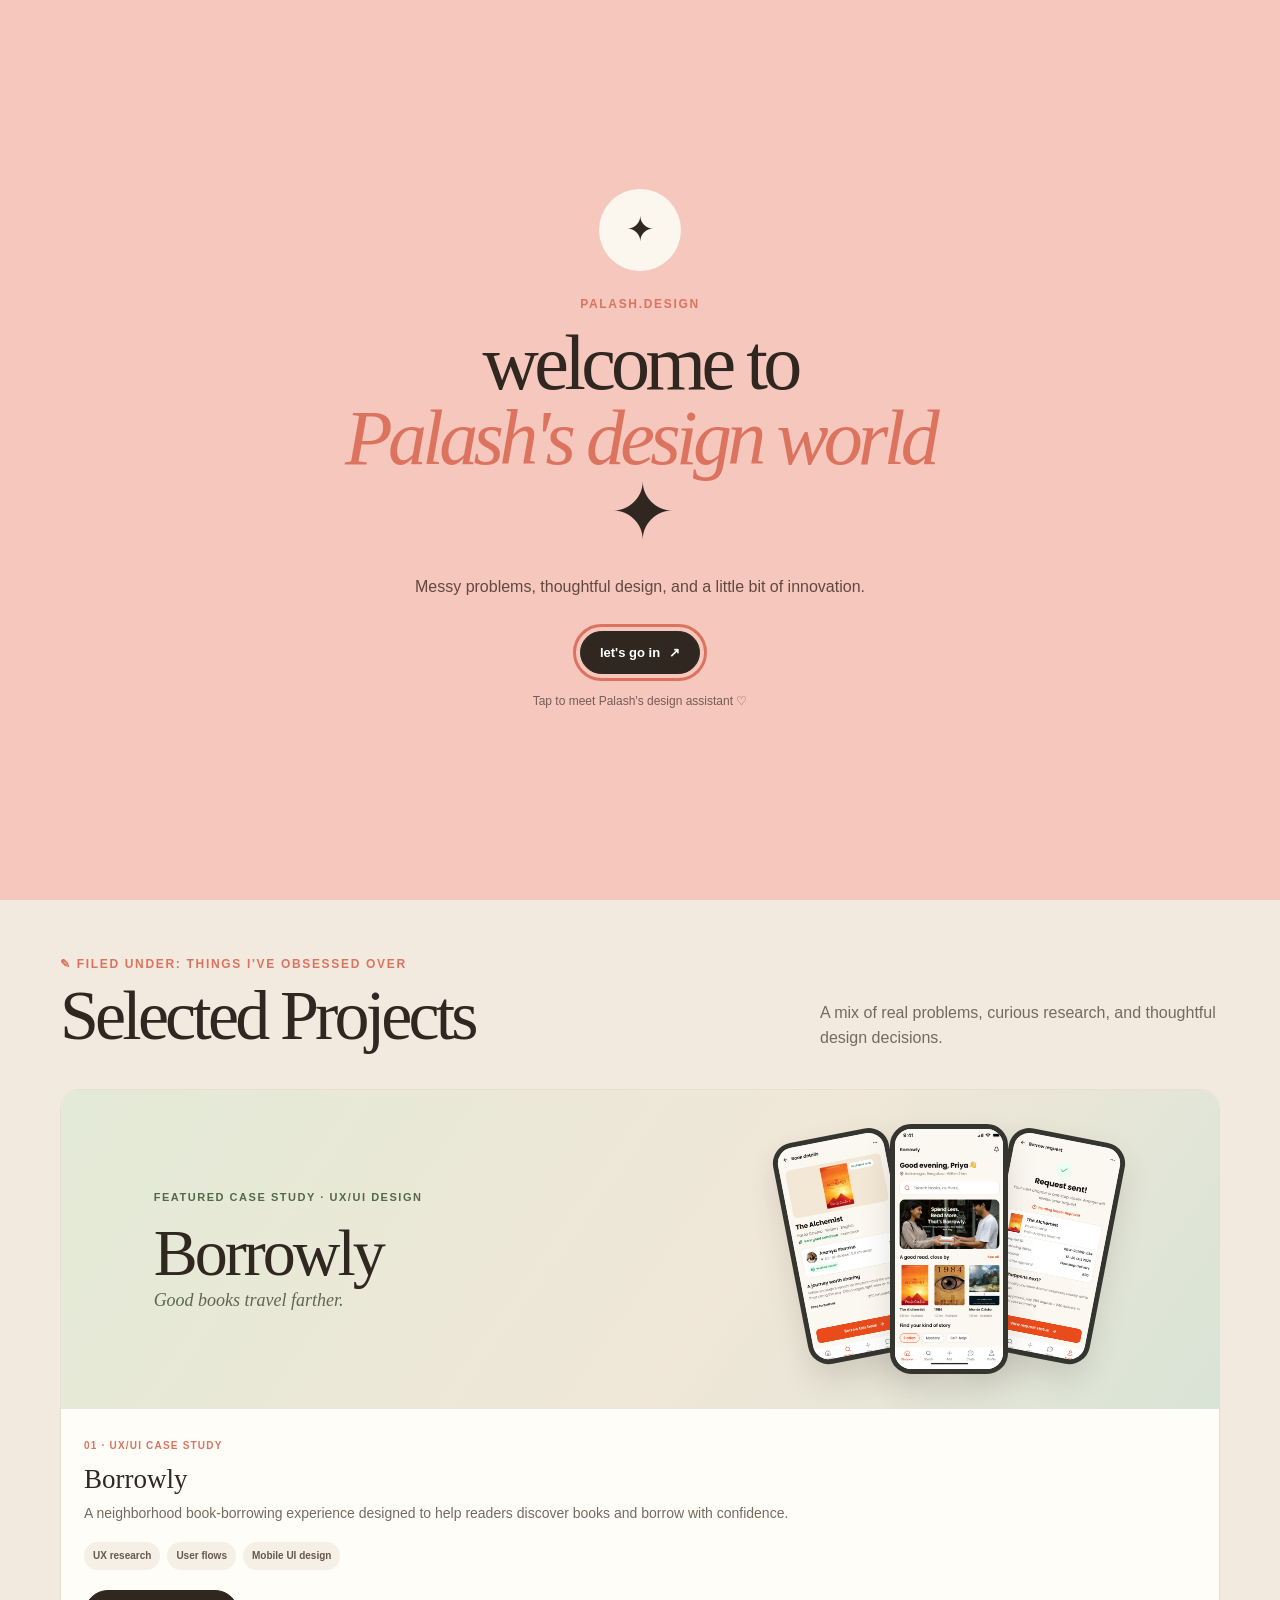
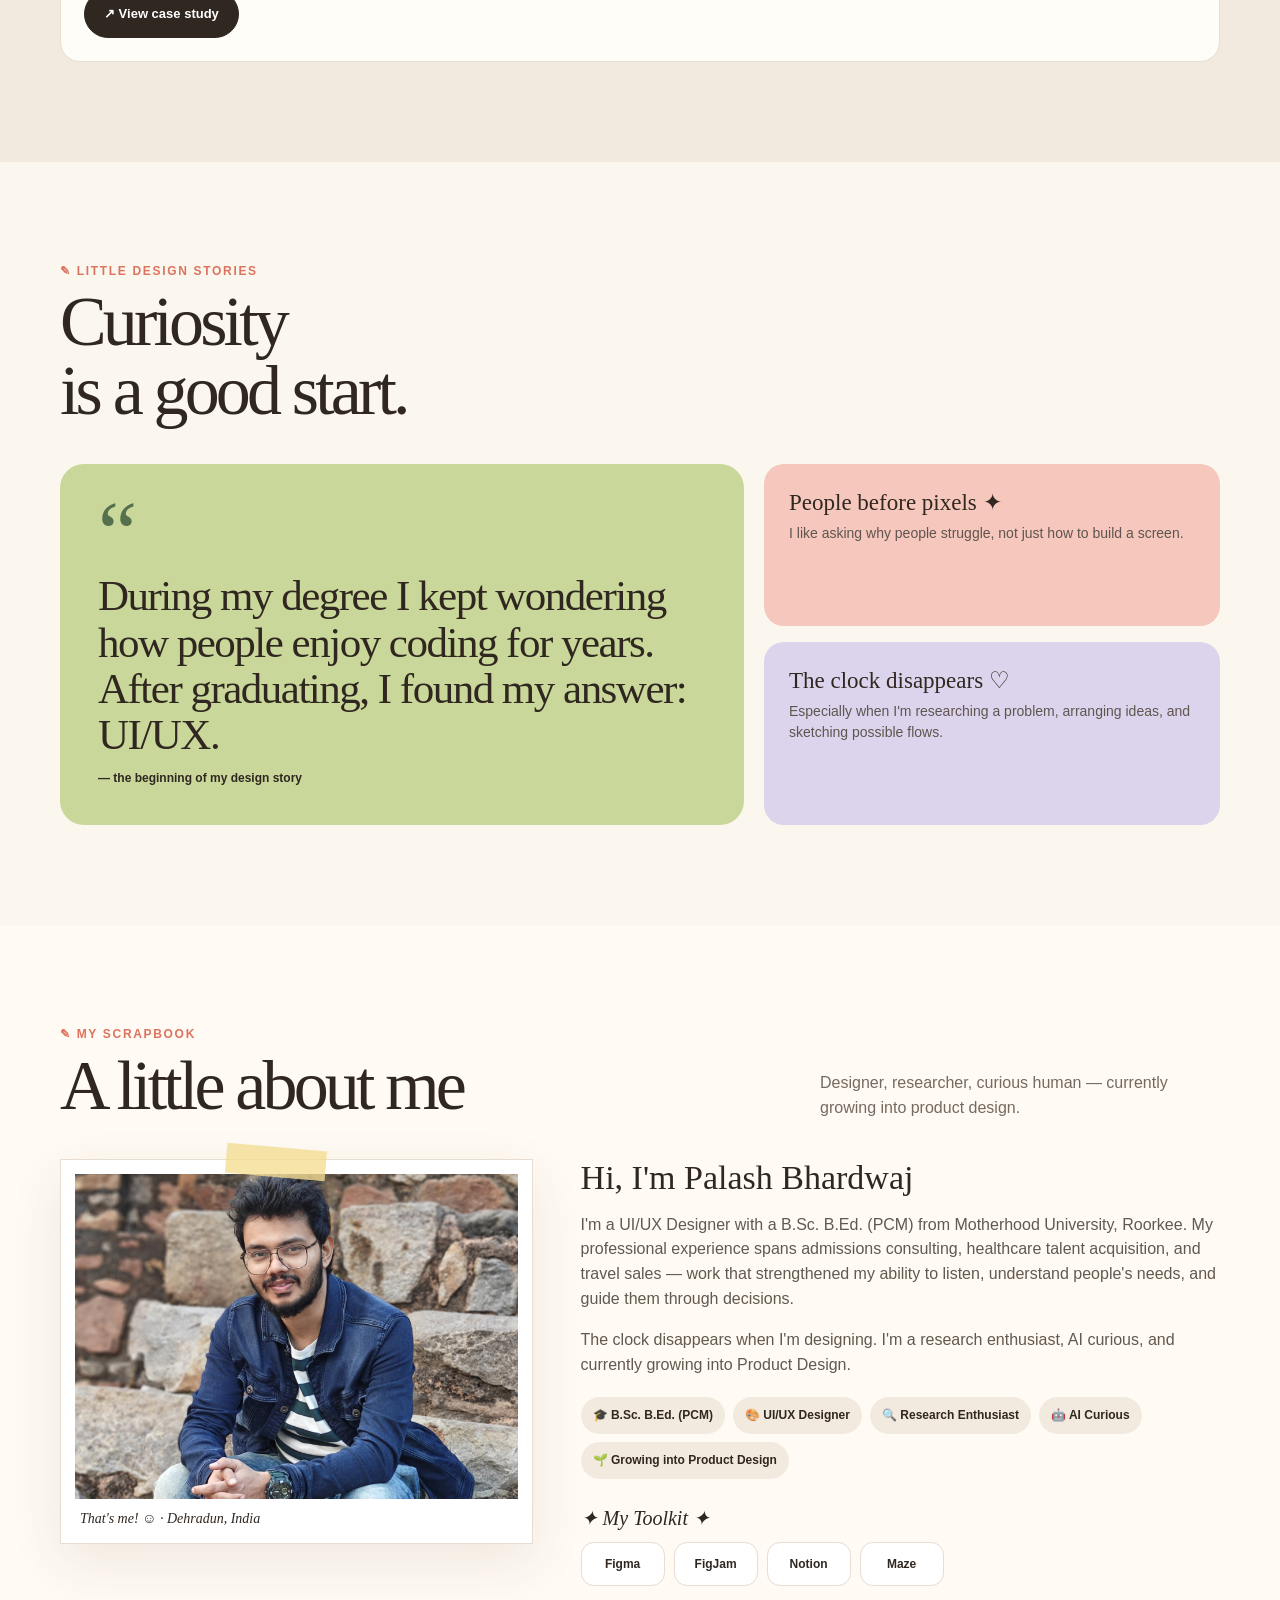
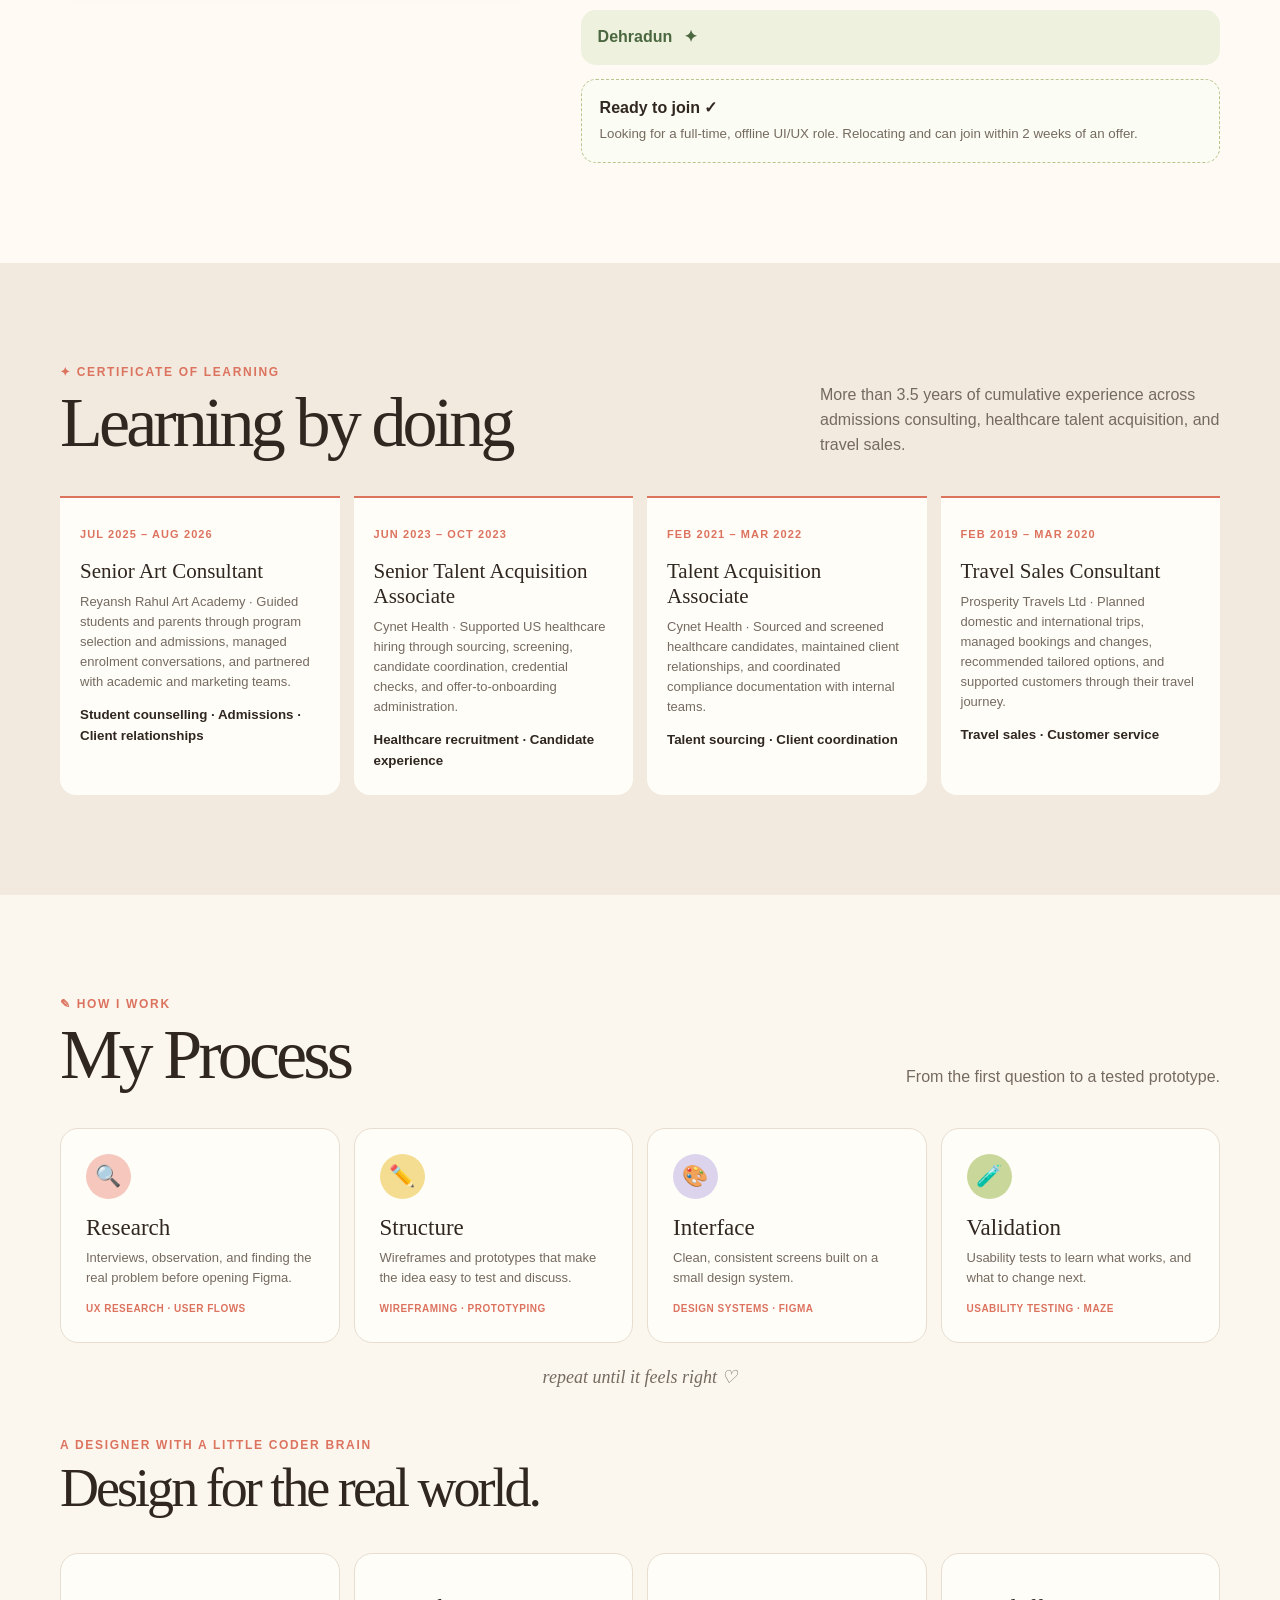
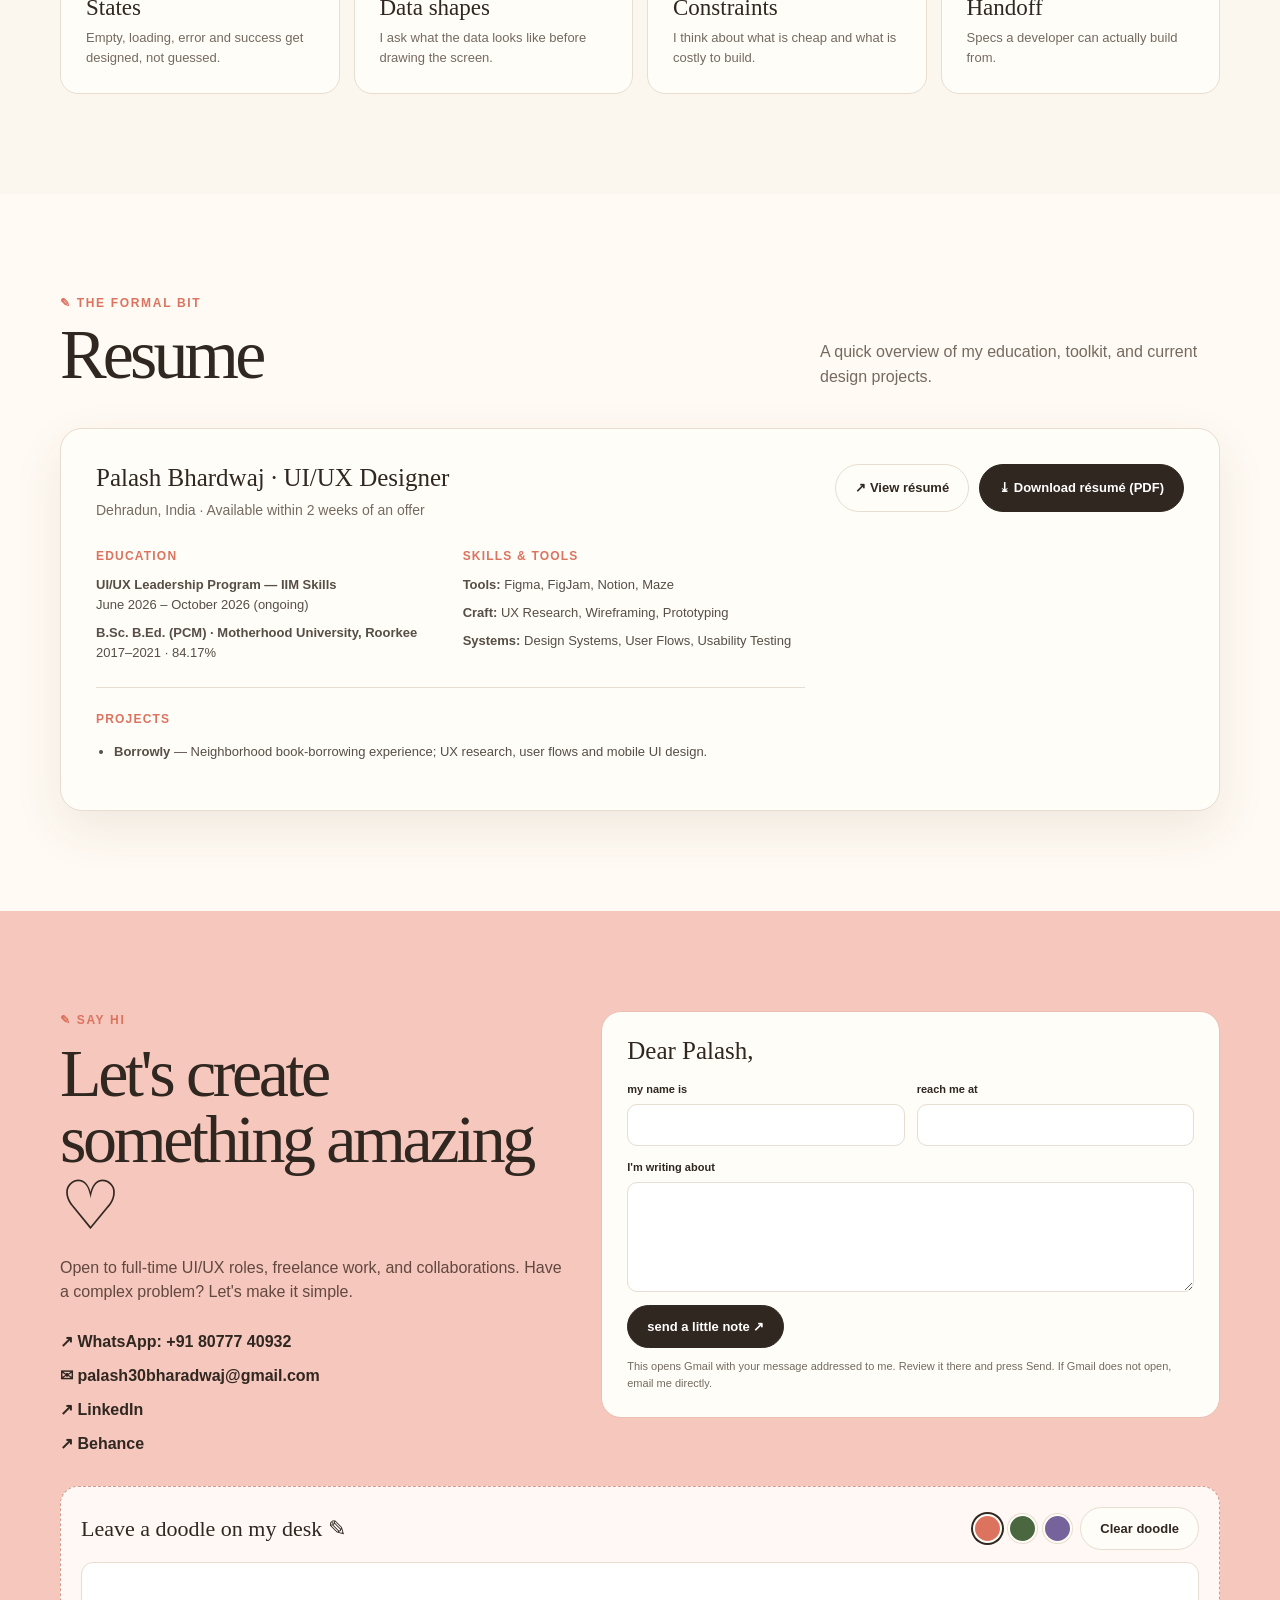
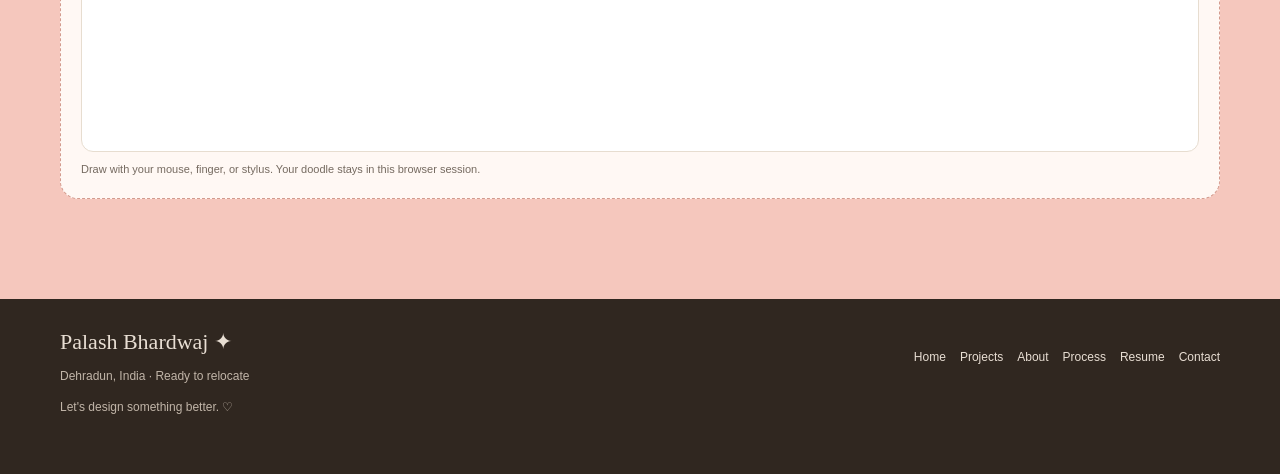
==== commit b597b1f2: "Add dark mode toggles to portfolio and case study Co-authored-by: Copilot <223556219+Copilot@users.n" ====
--- a/index.html
+++ b/index.html
@@ -6,6 +6,7 @@
   <meta name="description" content="Palash Bhardwaj is a UI/UX designer turning messy problems into simple, thoughtful digital experiences.">
   <meta name="theme-color" content="#fbf7ef">
   <title>Palash Bhardwaj — UX/UI Design Portfolio</title>
+  <script>try{document.documentElement.dataset.theme=localStorage.getItem("portfolio-color-theme")||"light"}catch{document.documentElement.dataset.theme="light"}</script>
   <style>
     :root{
       --paper:#fbf7ef;
@@ -22,6 +23,12 @@
       --max:1160px;
       --radius:24px;
       --shadow:0 18px 50px rgba(76,54,35,.09);
+    }
+    :root[data-theme="dark"]{
+      color-scheme:dark;
+      --paper:#191613;--white:#26211d;--ink:#f4ece2;--muted:#c1b4a7;--line:#494039;
+      --pink:#493136;--coral:#ed927d;--green:#344332;--green-dark:#bacb9d;
+      --lavender:#383244;--yellow:#4a4029;--shadow:0 18px 50px rgba(0,0,0,.28)
     }
     *{box-sizing:border-box}
     html{scroll-behavior:smooth;scroll-padding-top:100px}
@@ -65,6 +72,8 @@
     .nav-links a{color:#655a50;transition:color .2s}
     .nav-links a:hover,.nav-links a[aria-current="location"]{color:var(--coral)}
     .nav-links .nav-contact{padding:10px 15px;border-radius:999px;background:var(--ink);color:#fff}
+    .theme-toggle{display:inline-flex;align-items:center;justify-content:center;gap:7px;padding:9px 12px;border:1px solid var(--line);border-radius:999px;background:var(--white);color:var(--ink);font-size:11px;font-weight:800;cursor:pointer;white-space:nowrap}
+    .theme-toggle:hover{border-color:var(--coral)}
     .menu-toggle{display:none;border:1px solid var(--line);background:var(--white);border-radius:50%;width:42px;height:42px;font-size:19px}
     .sr-only{position:absolute;width:1px;height:1px;padding:0;margin:-1px;overflow:hidden;clip:rect(0,0,0,0);white-space:nowrap;border:0}
 
@@ -83,6 +92,24 @@
     .resume-actions{display:flex;flex-wrap:wrap;gap:10px;align-items:start}
     .hero-note{margin-top:17px;font:italic 15px Georgia,serif;color:var(--muted)}
     .hero-art{position:relative;min-height:430px;display:grid;place-items:center}
+    :root[data-theme="dark"] .site-header{background:rgba(25,22,19,.94);border-bottom-color:rgba(244,236,226,.1)}
+    :root[data-theme="dark"] .nav-links a{color:var(--muted)}
+    :root[data-theme="dark"] .nav-links .nav-contact{color:#191613}
+    :root[data-theme="dark"] .welcome-card p,:root[data-theme="dark"] .welcome-hint{color:#f3ddd5}
+    :root[data-theme="dark"] .welcome-card .button,:root[data-theme="dark"] .button.primary{background:#f4ece2;border-color:#f4ece2;color:#191613}
+    :root[data-theme="dark"] .projects-section,:root[data-theme="dark"] .experience-section{background:#211d19}
+    :root[data-theme="dark"] .about-section,:root[data-theme="dark"] .resume-section{background:#1e1a17}
+    :root[data-theme="dark"] .hero-copy,:root[data-theme="dark"] .about-copy>p,:root[data-theme="dark"] .story-note p,:root[data-theme="dark"] .resume-group p,:root[data-theme="dark"] .contact-copy p{color:var(--muted)}
+    :root[data-theme="dark"] .project-art{background:linear-gradient(125deg,#30382b,#3c3028 58%,#29352b)}
+    :root[data-theme="dark"] .case-study-cover-copy span,:root[data-theme="dark"] .case-study-cover-copy small{color:#c3d0af}
+    :root[data-theme="dark"] .scrapbook-photo,:root[data-theme="dark"] .tool-chip,:root[data-theme="dark"] .field input,:root[data-theme="dark"] .field textarea{background:var(--white);color:var(--ink)}
+    :root[data-theme="dark"] .fact-list span{background:#332c26}
+    :root[data-theme="dark"] .availability-card{background:#24291f;border-color:#586347}
+    :root[data-theme="dark"] .doodle-wrap{background:#28201e}
+    :root[data-theme="dark"] #doodle{background:#fff}
+    :root[data-theme="dark"] .footer{background:#111;color:#e8ded3}
+    :root[data-theme="dark"] .toast{background:#e8ded3;color:#191613}
+    :root[data-theme="dark"] .nav-links a:hover{background:#332c26}
     .portrait-frame{position:relative;width:min(100%,350px);aspect-ratio:.91;border:12px solid var(--white);border-radius:48% 48% 22px 22px;background:var(--green);box-shadow:var(--shadow);overflow:hidden;transform:rotate(2deg);transition:transform .35s ease,box-shadow .35s ease}
     .portrait-frame:hover{transform:rotate(0) scale(1.025);box-shadow:0 24px 60px rgba(76,54,35,.16)}
     .portrait-photo{width:100%;height:100%;object-fit:cover;object-position:center 8%}
@@ -326,6 +353,7 @@
         <a href="#process">Process</a>
         <a href="#resume">Resume</a>
         <a class="nav-contact" href="#contact">Contact ↗</a>
+        <button class="theme-toggle" type="button" data-theme-toggle aria-label="Switch to dark mode" aria-pressed="false">☾ Dark mode</button>
       </nav>
     </div>
   </header>
@@ -568,6 +596,20 @@
 
   <script>
     (() => {
+      const themeToggle = document.querySelector("[data-theme-toggle]");
+      function updateThemeToggle() {
+        const isDark = document.documentElement.dataset.theme === "dark";
+        themeToggle.setAttribute("aria-pressed", String(isDark));
+        themeToggle.setAttribute("aria-label", isDark ? "Switch to light mode" : "Switch to dark mode");
+        themeToggle.textContent = isDark ? "☀ Light mode" : "☾ Dark mode";
+      }
+      updateThemeToggle();
+      themeToggle.addEventListener("click", () => {
+        const nextTheme = document.documentElement.dataset.theme === "dark" ? "light" : "dark";
+        document.documentElement.dataset.theme = nextTheme;
+        localStorage.setItem("portfolio-color-theme", nextTheme);
+        updateThemeToggle();
+      });
       const welcome = document.querySelector("#welcome");
       const enterButton = document.querySelector("#enter-site");
       const toast = document.querySelector("#toast");
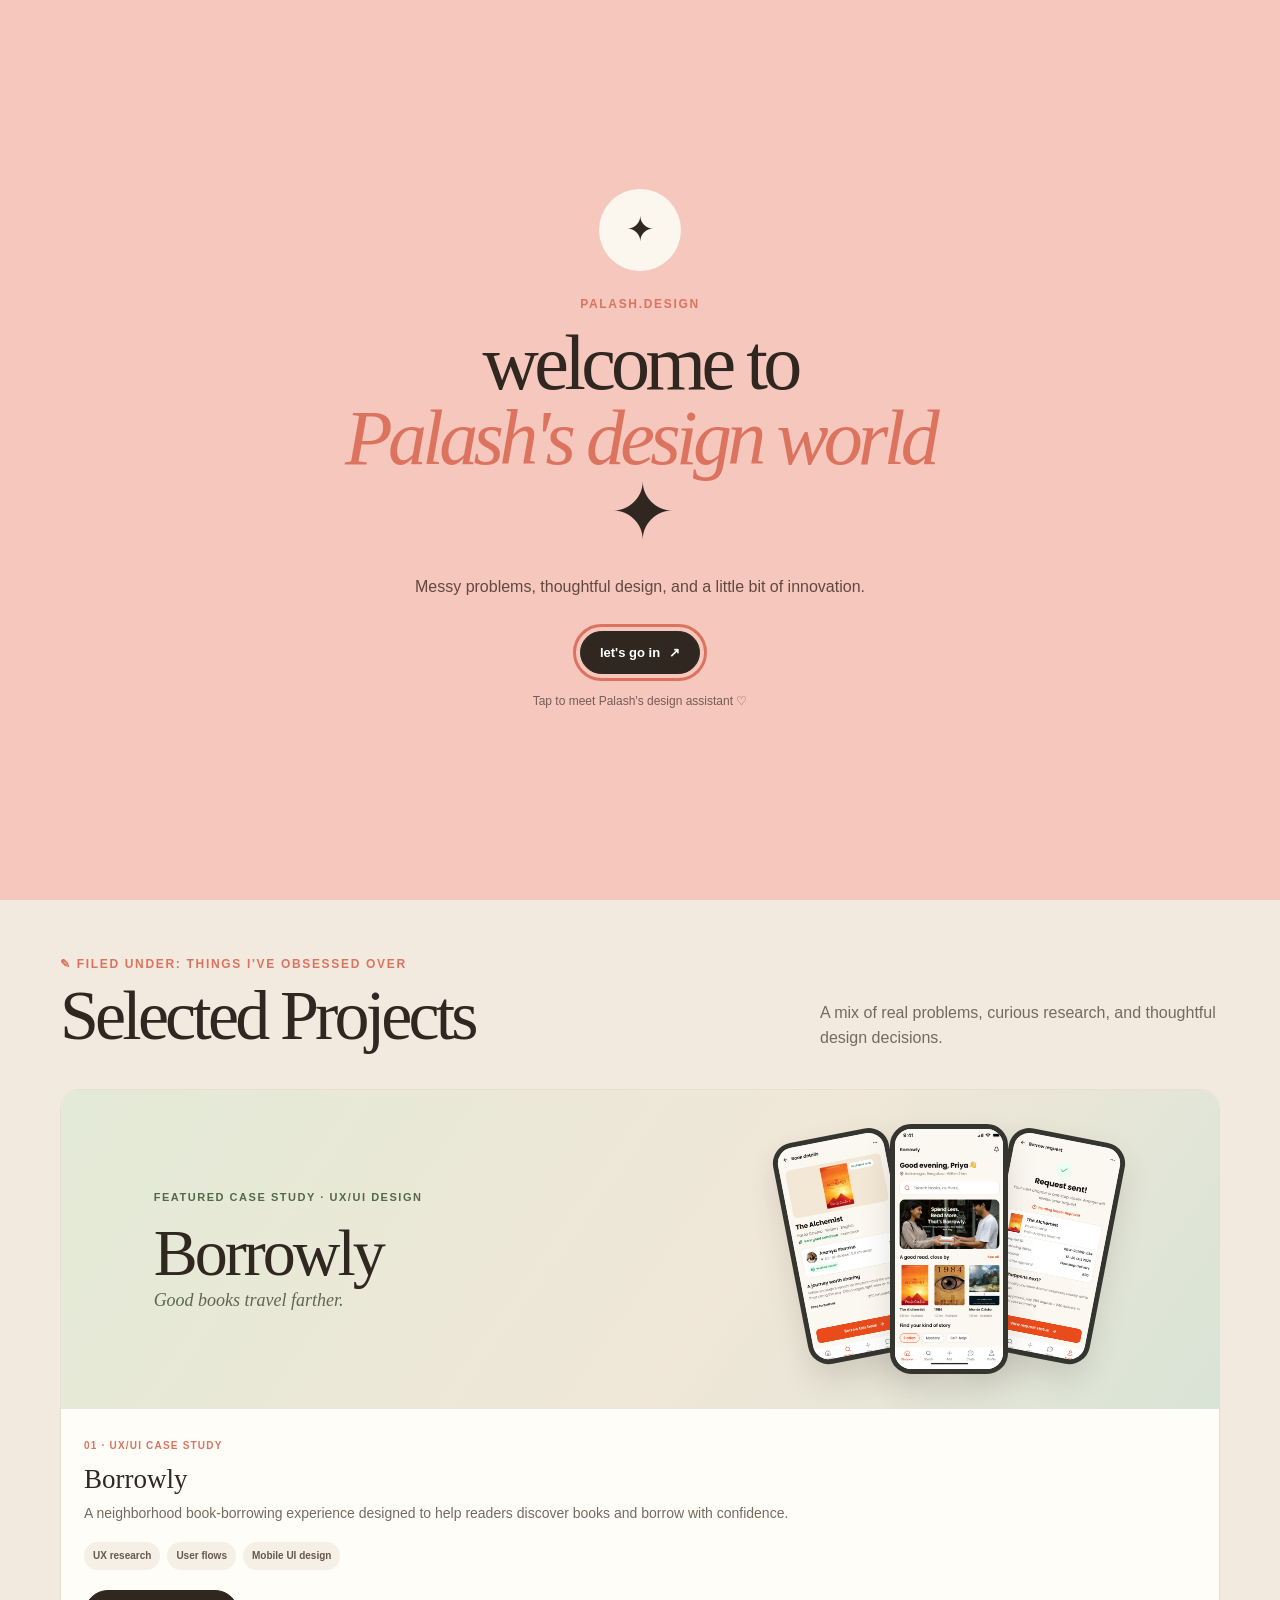
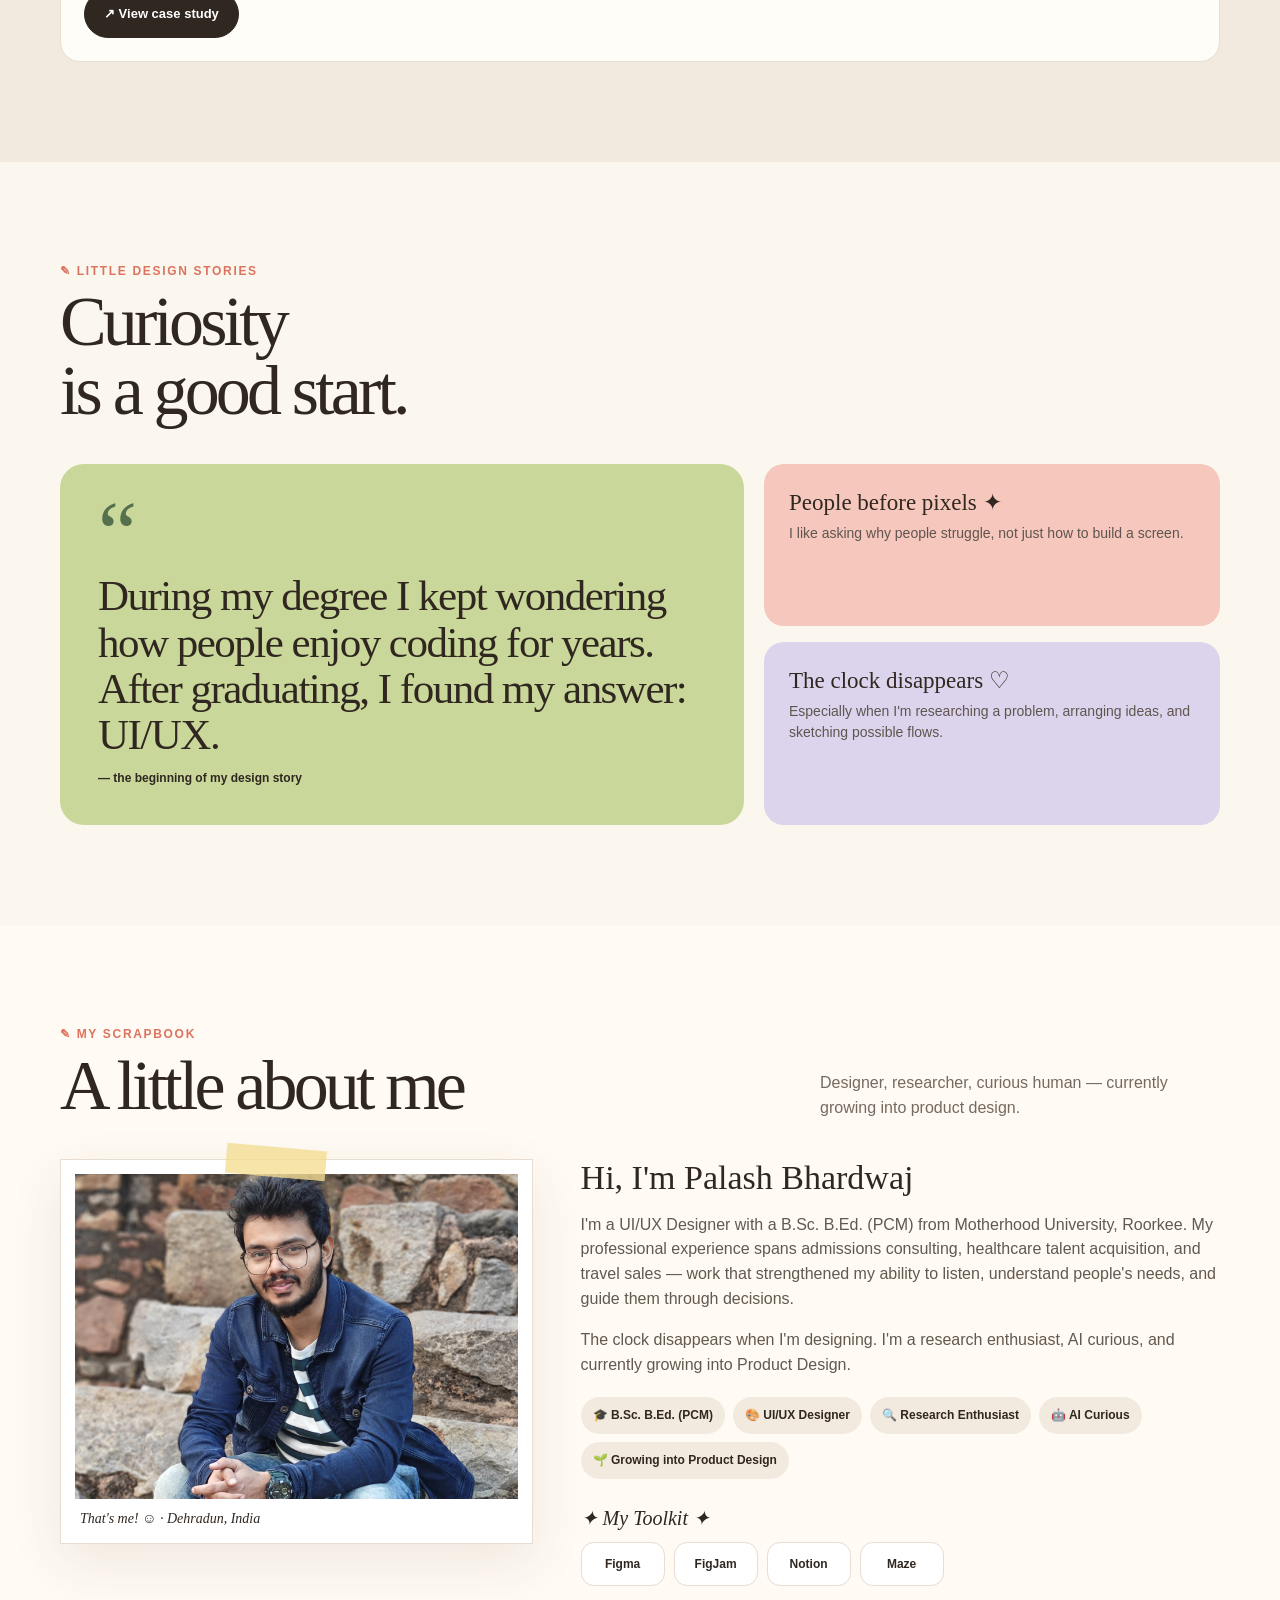
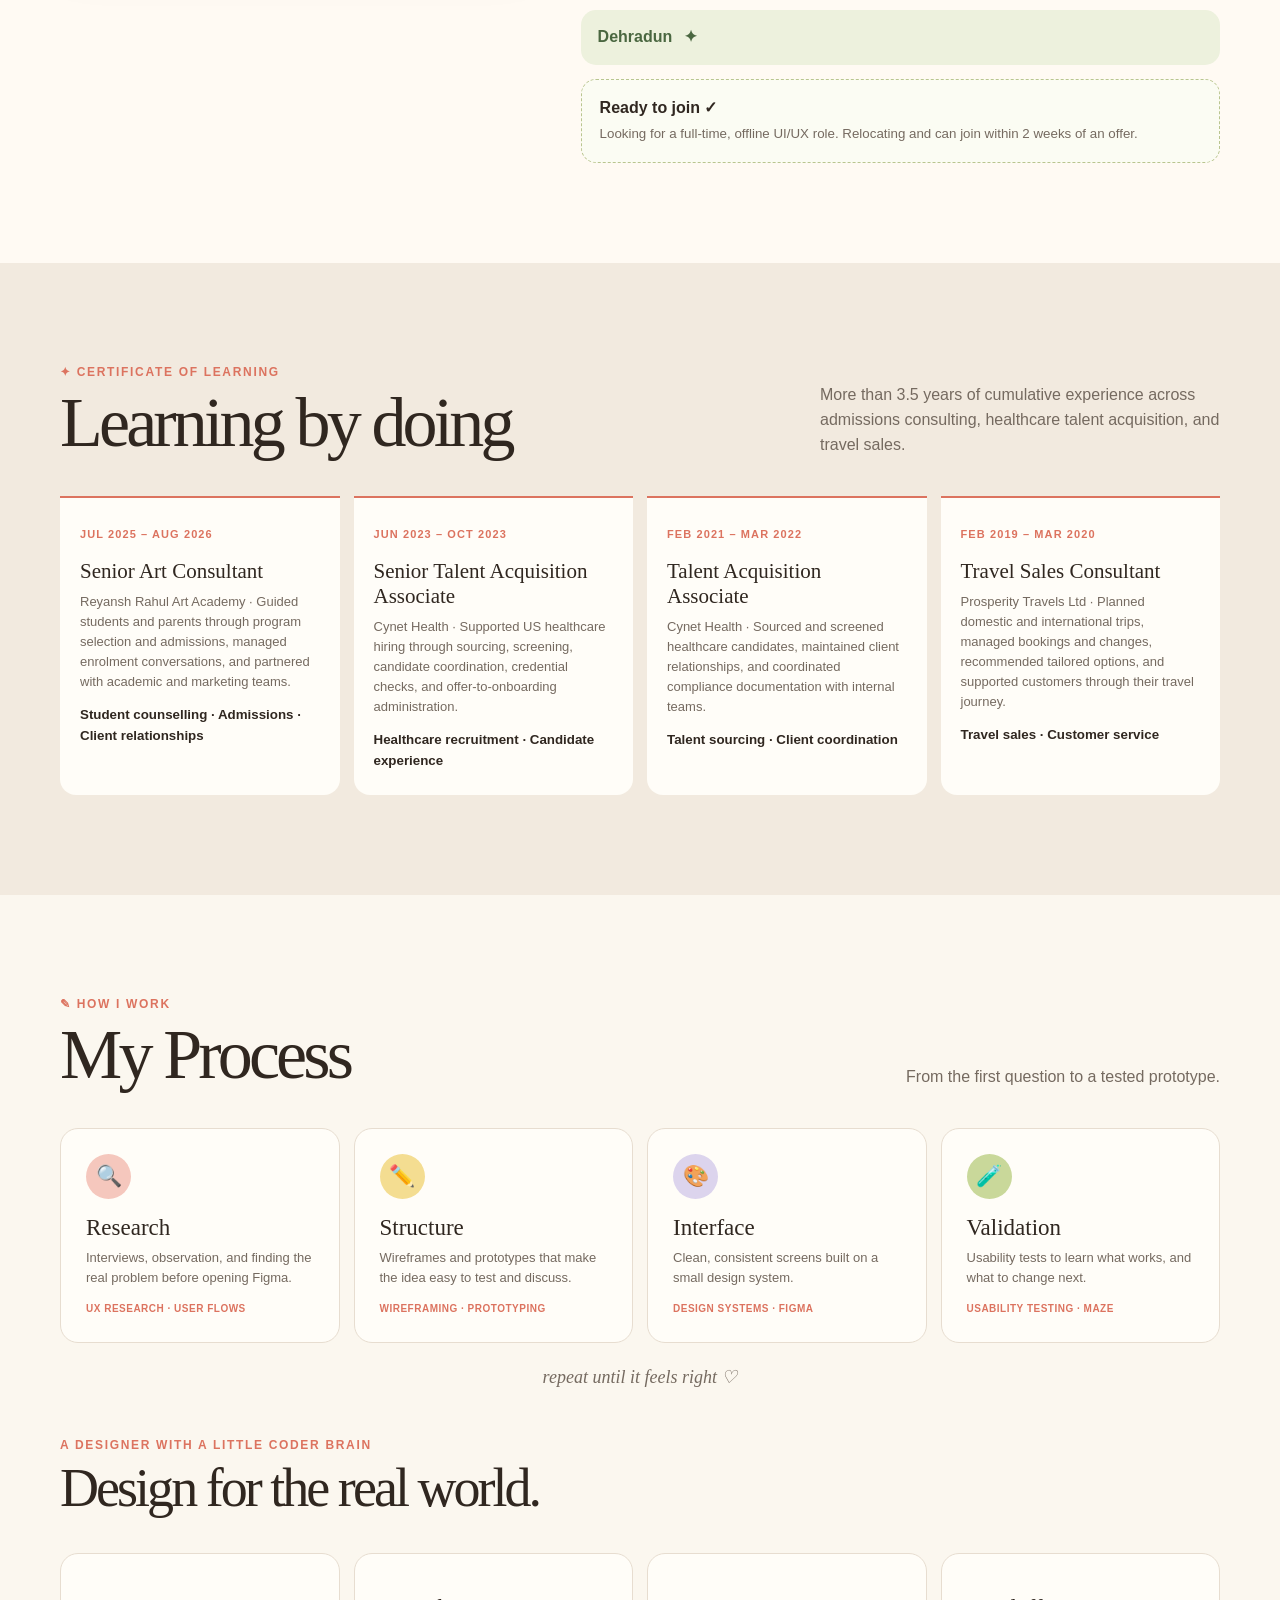
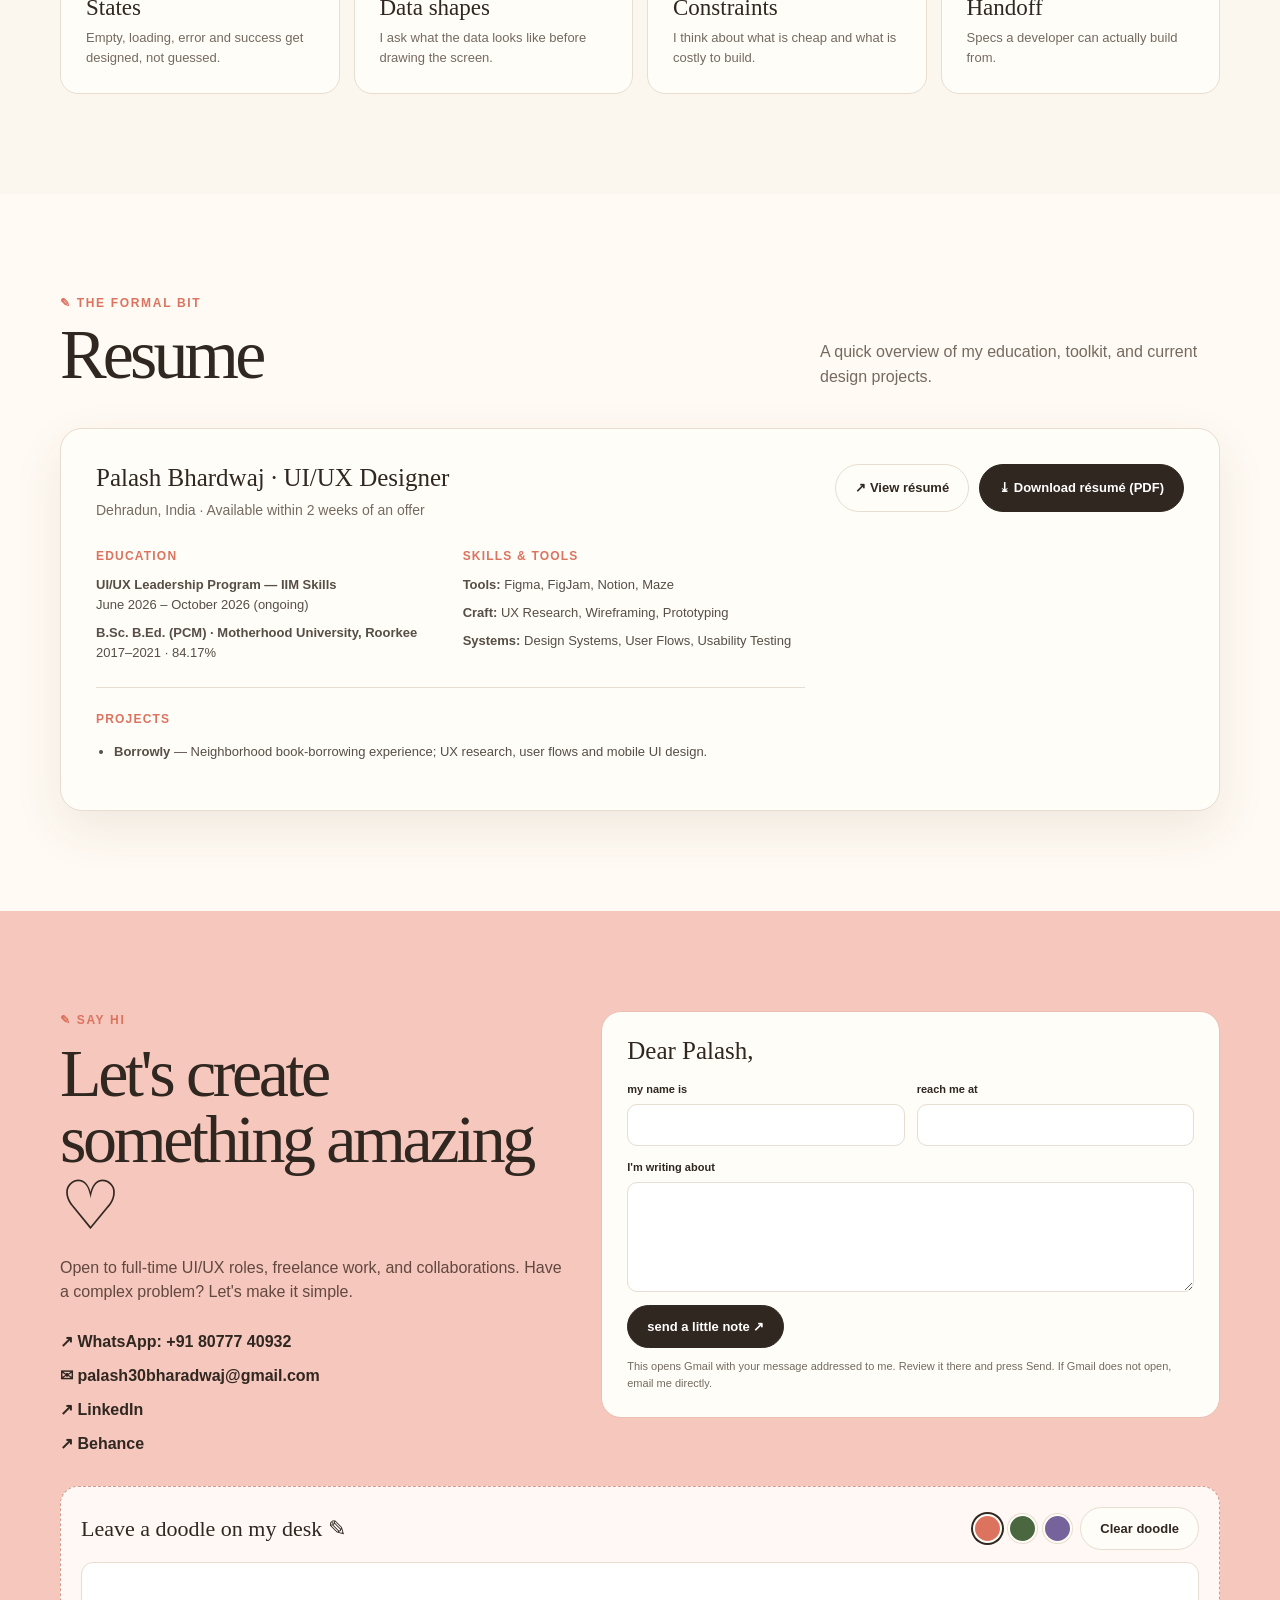
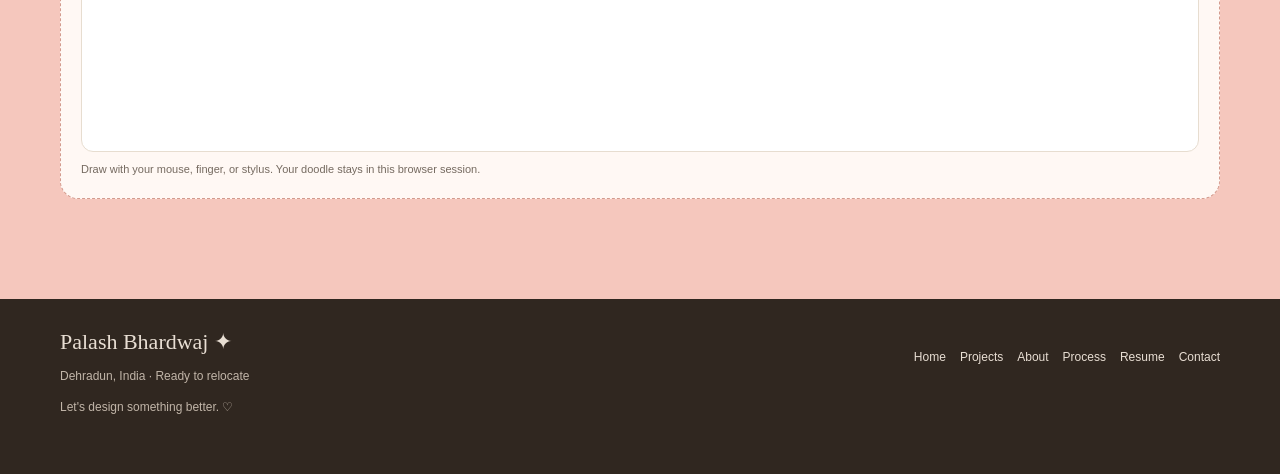
==== commit 2345f250: "Improve dark mode text contrast Co-authored-by: Copilot <223556219+Copilot@users.noreply.github.com>" ====
--- a/index.html
+++ b/index.html
@@ -105,6 +105,8 @@
     :root[data-theme="dark"] .scrapbook-photo,:root[data-theme="dark"] .tool-chip,:root[data-theme="dark"] .field input,:root[data-theme="dark"] .field textarea{background:var(--white);color:var(--ink)}
     :root[data-theme="dark"] .fact-list span{background:#332c26}
     :root[data-theme="dark"] .availability-card{background:#24291f;border-color:#586347}
+    :root[data-theme="dark"] .relocation{background:#edf1dd;color:#31452c}
+    :root[data-theme="dark"] .relocation span{color:#31452c}
     :root[data-theme="dark"] .doodle-wrap{background:#28201e}
     :root[data-theme="dark"] #doodle{background:#fff}
     :root[data-theme="dark"] .footer{background:#111;color:#e8ded3}
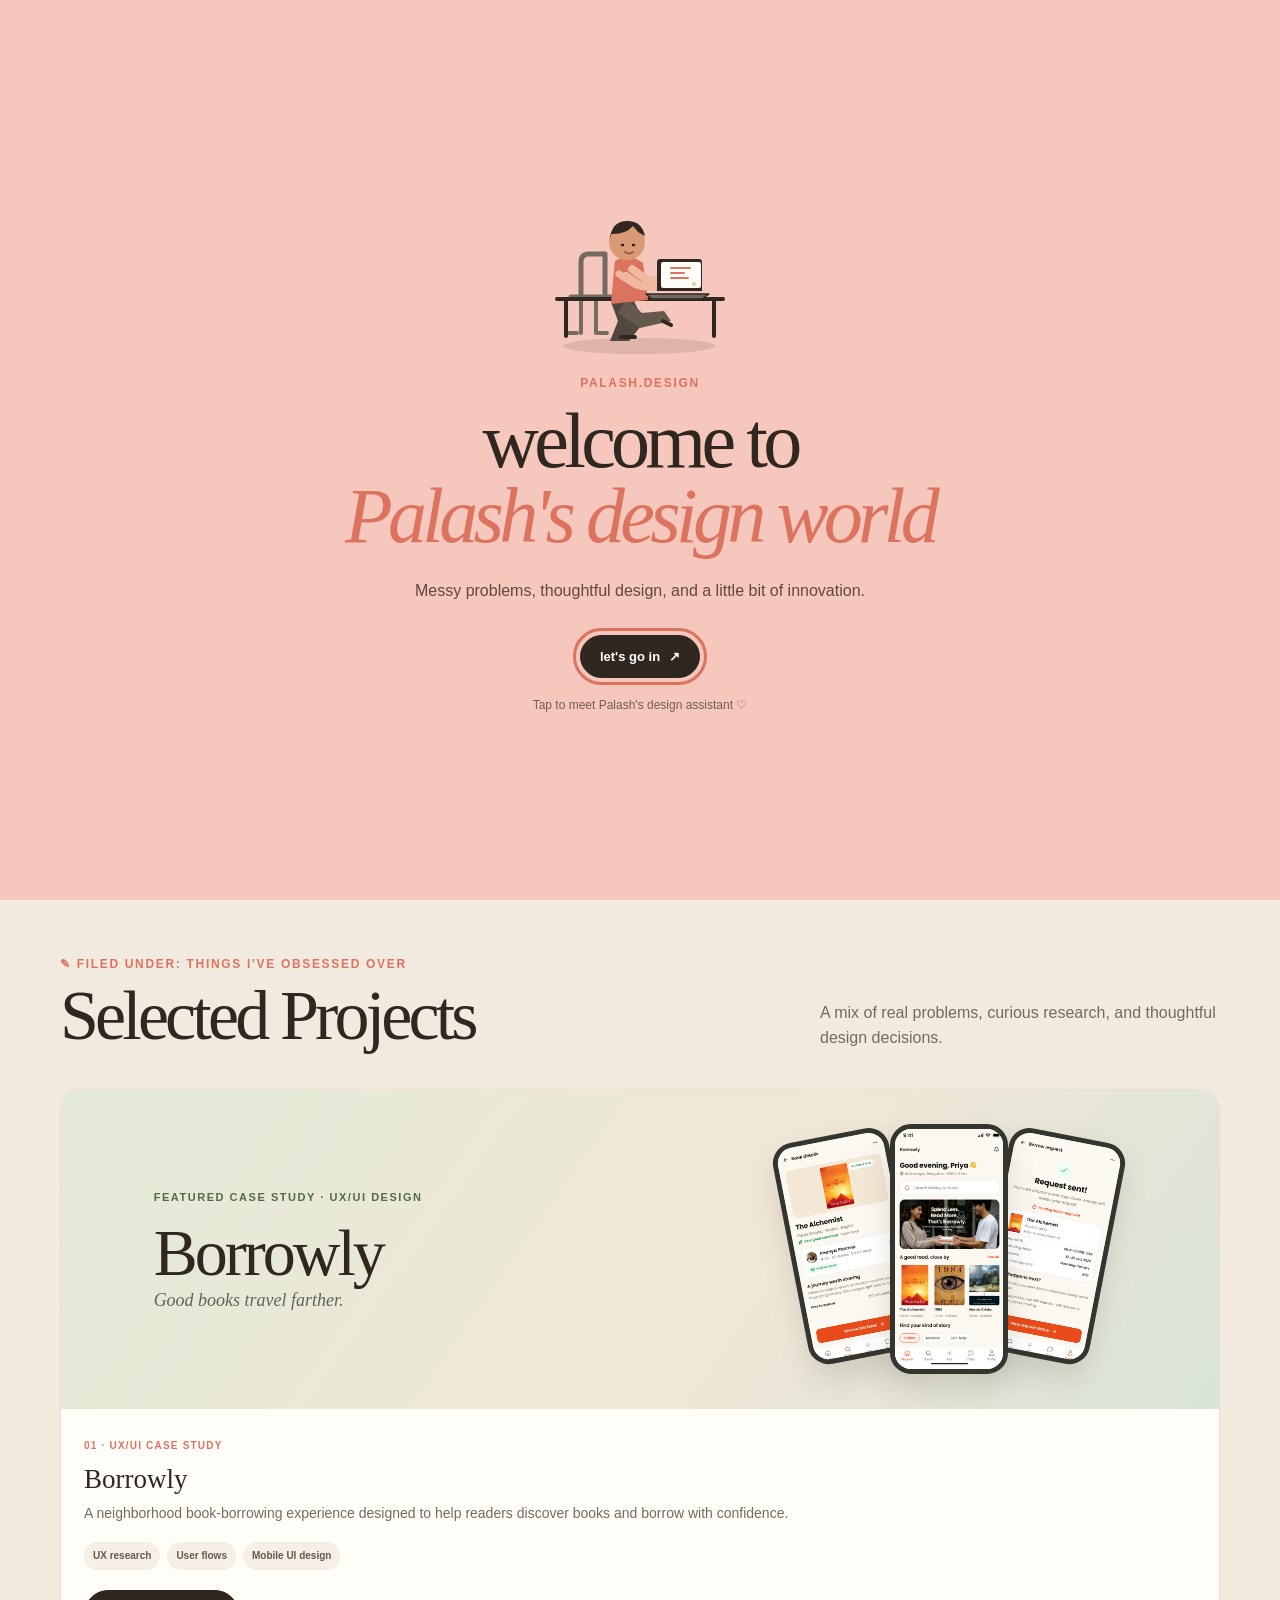
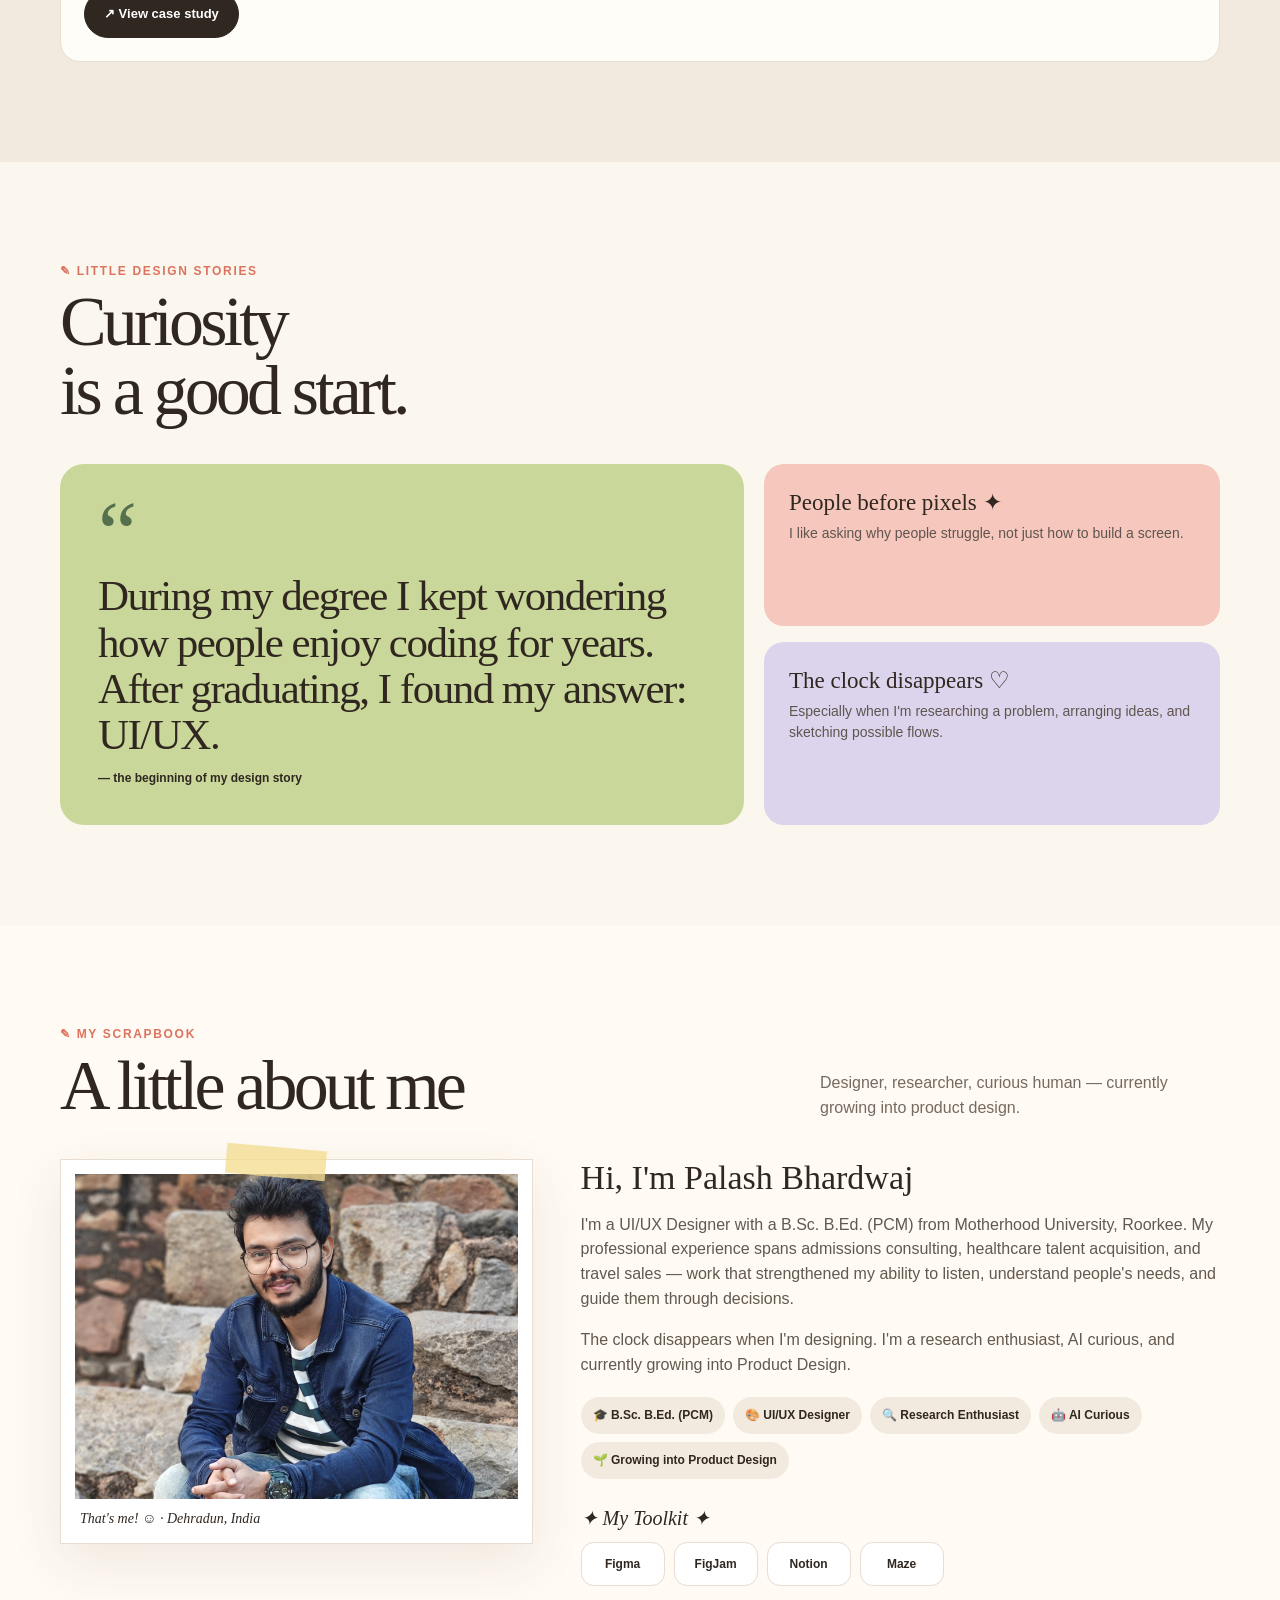
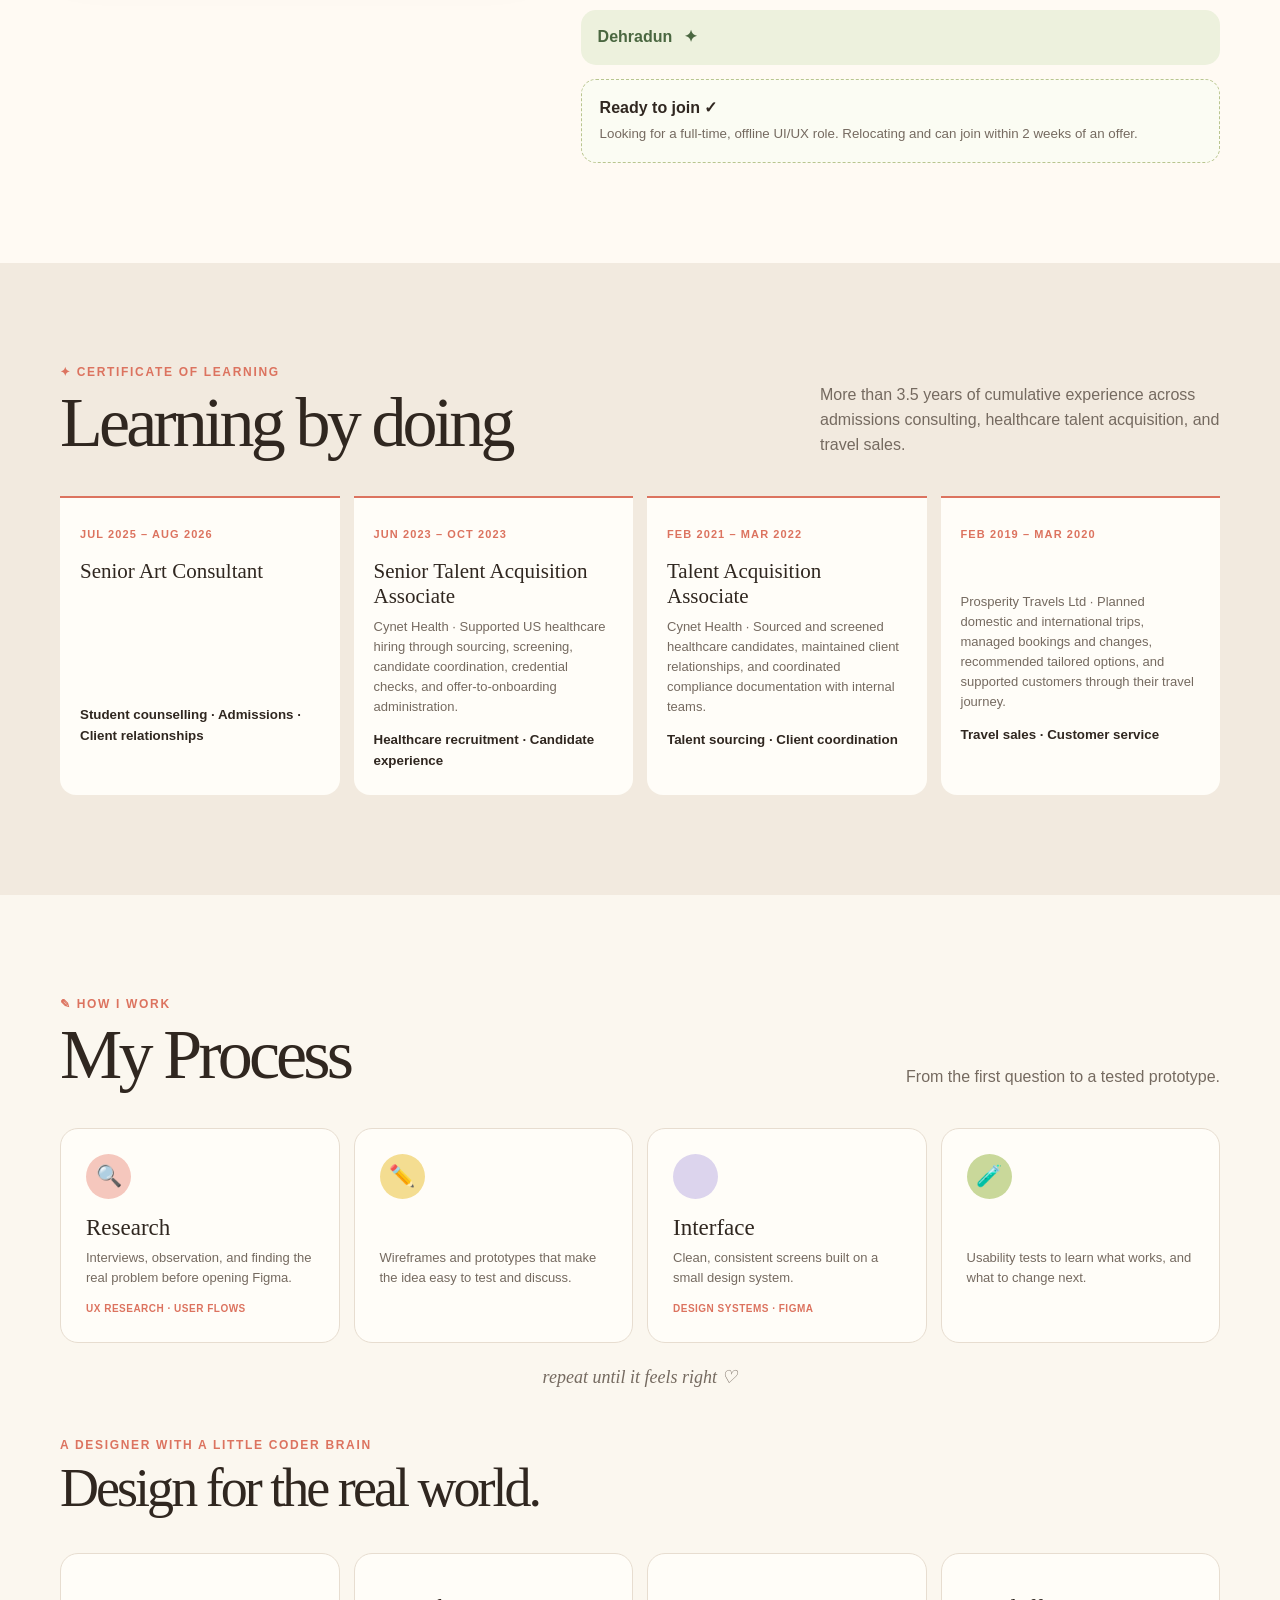
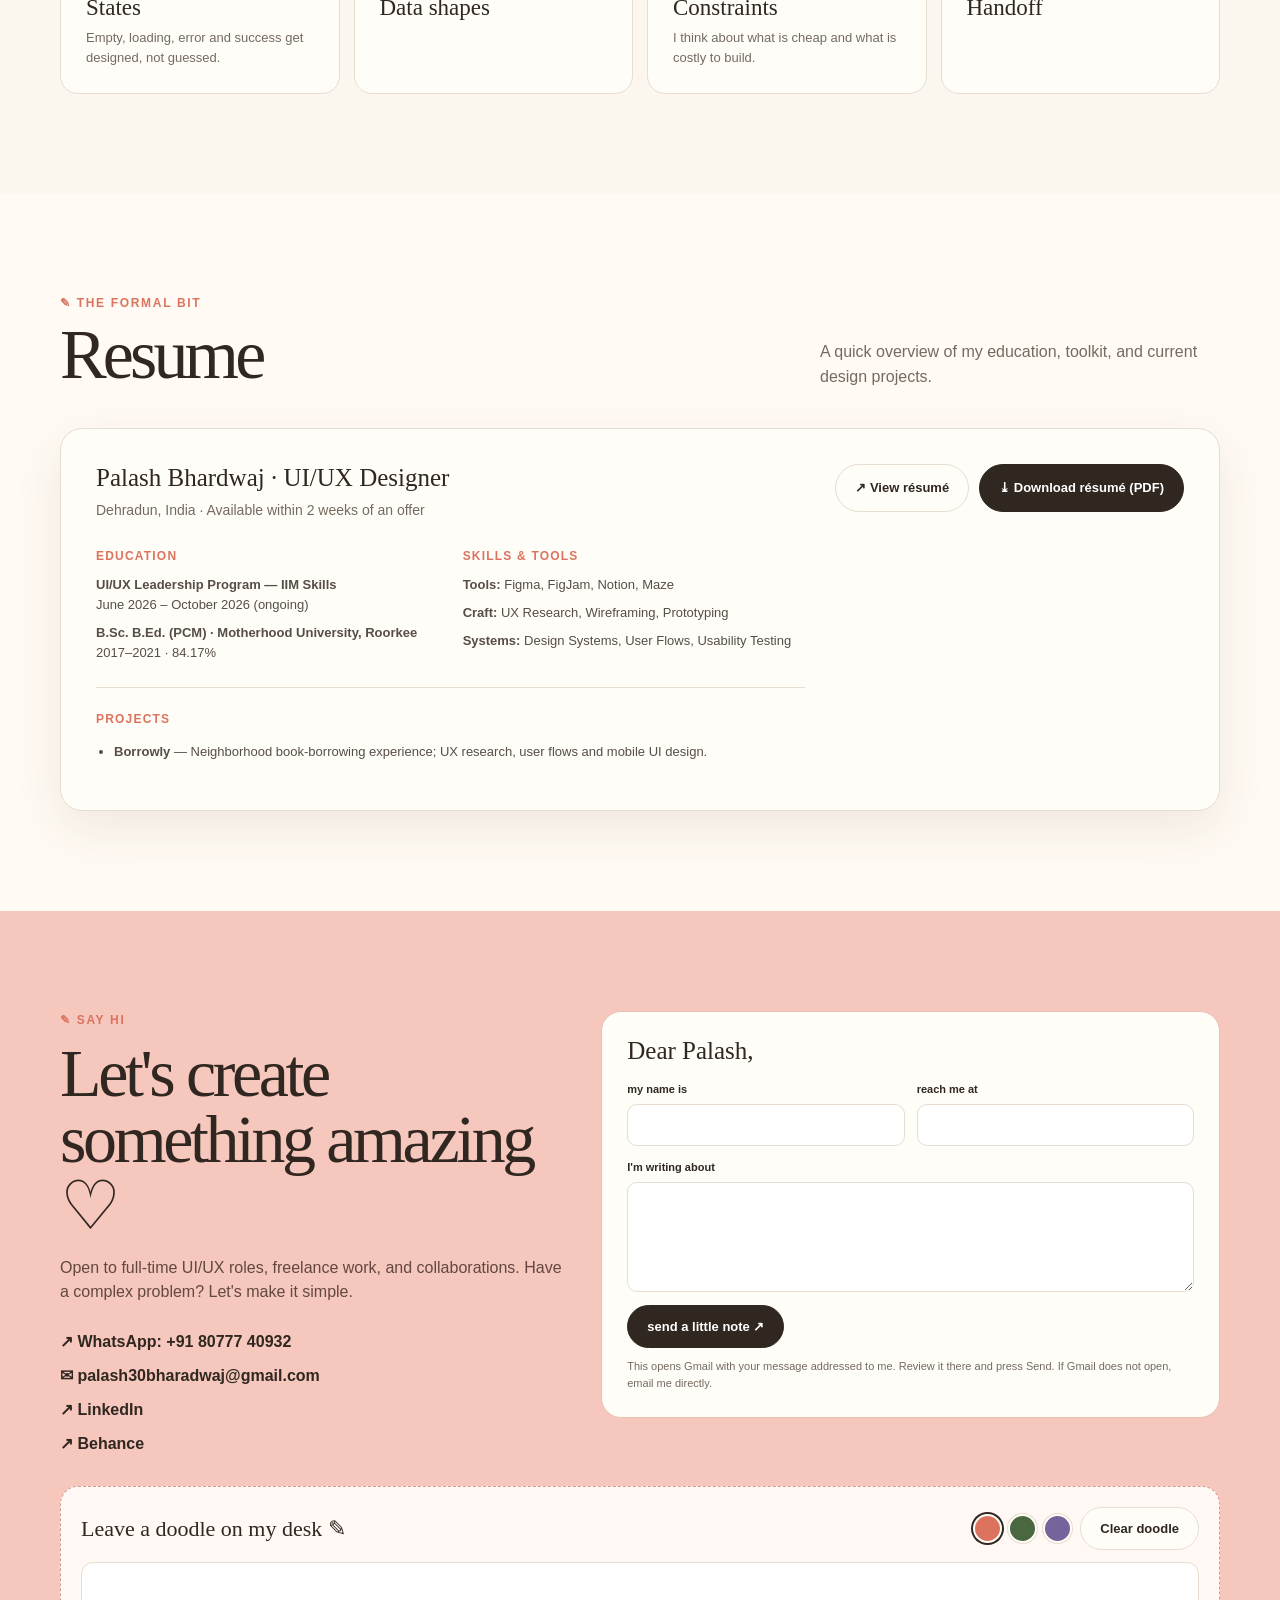
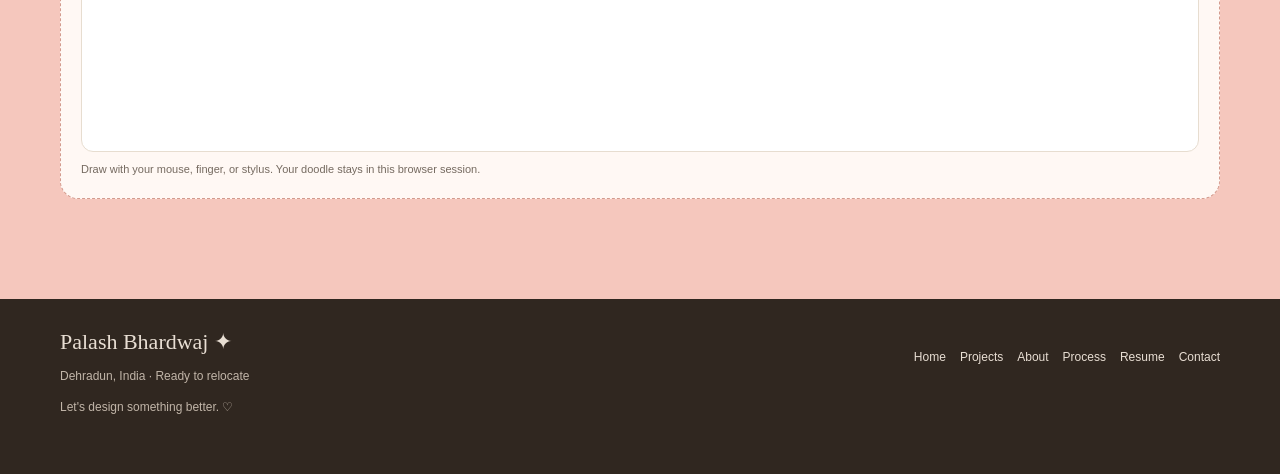
==== commit db66d419: "Update portfolio onboarding illustration Co-authored-by: Copilot <223556219+Copilot@users.noreply.gi" ====
--- a/index.html
+++ b/index.html
@@ -57,12 +57,21 @@
     }
     .welcome.is-gone{opacity:0;visibility:hidden;pointer-events:none}
     .welcome-card{max-width:600px;text-align:center}
-    .welcome-mark{width:82px;height:82px;display:grid;place-items:center;margin:0 auto 24px;border-radius:50%;background:var(--paper);font-family:Georgia,serif;font-size:34px}
+    .welcome-illustration{display:block;width:min(240px,65vw);height:auto;margin:0 auto 8px;overflow:visible;animation:designer-float 4s ease-in-out infinite}
+    .designer-shadow{transform-box:fill-box;transform-origin:center;animation:shadow-breathe 4s ease-in-out infinite}
+    .designer-body{transform-box:fill-box;transform-origin:center;animation:designer-bob 4s ease-in-out infinite}
+    .designer-hand{transform-box:fill-box;transform-origin:left center;animation:designer-type .8s ease-in-out infinite alternate}
+    .designer-screen{animation:screen-glow 2.4s ease-in-out infinite}
     .welcome-card h1{margin:12px 0 25px;font:500 clamp(46px,9vw,78px)/.96 Georgia,serif;letter-spacing:-.06em}
     .welcome-card h1 span{color:var(--coral);font-style:italic}
     .welcome-card p{color:#62483f}
     .welcome-card .button{margin-top:15px;background:var(--ink);color:#fff;border-color:var(--ink)}
     .welcome-hint{display:block;margin-top:18px;font-size:12px;color:#755d54}
+    @keyframes designer-float{0%,100%{translate:0 0}50%{translate:0 -5px}}
+    @keyframes designer-bob{0%,100%{translate:0 0}50%{translate:0 -2px}}
+    @keyframes designer-type{from{rotate:-3deg}to{rotate:3deg}}
+    @keyframes screen-glow{0%,100%{filter:brightness(1)}50%{filter:brightness(1.18)}}
+    @keyframes shadow-breathe{0%,100%{scale:1}50%{scale:.94}}
 
     .site-header{position:sticky;top:0;z-index:50;background:rgba(251,247,239,.94);backdrop-filter:blur(16px);border-bottom:1px solid rgba(48,39,32,.08)}
     .nav{min-height:72px;display:flex;align-items:center;justify-content:space-between;gap:24px}
@@ -332,9 +341,35 @@
 <body>
   <div class="welcome" id="welcome" role="dialog" aria-modal="true" aria-labelledby="welcome-title">
     <div class="welcome-card">
-      <div class="welcome-mark" aria-hidden="true">✦</div>
+      <svg class="welcome-illustration" viewBox="0 0 240 180" role="img" aria-labelledby="designer-title designer-description">
+        <title id="designer-title">UI/UX designer at work</title>
+        <desc id="designer-description">A male designer sits in a chair and works on a small laptop.</desc>
+        <ellipse class="designer-shadow" cx="119" cy="160" rx="76" ry="8" fill="#302720" opacity=".12"/>
+        <path d="M61 76v35m0-35q0-8 8-8h16v39M51 111h44" fill="none" stroke="#756a60" stroke-width="5" stroke-linecap="round" stroke-linejoin="round"/>
+        <path d="M57 147h-8m38 0h-8m-18-35v35m15-35v35" fill="none" stroke="#756a60" stroke-width="4" stroke-linecap="round"/>
+        <path d="M37 113h166m-157 0v37m148-37v37" fill="none" stroke="#302720" stroke-width="4" stroke-linecap="round"/>
+        <g class="designer-body">
+          <path d="M91 116l7 19-8 20h19l15-19-10-21z" fill="#51473e"/>
+          <path d="M107 113l15 14 22-2 7 10-31 7-22-15z" fill="#65594d"/>
+          <path d="M95 75q14-9 28 2l5 37-37 4 3-34z" fill="#dc735f"/>
+          <path class="designer-hand" d="M112 83l15 11 10 1-1 6-15-1-15-10" fill="none" stroke="#f0b99f" stroke-width="8" stroke-linecap="round" stroke-linejoin="round"/>
+          <path d="M99 88l17 11 11 1" fill="none" stroke="#f0b99f" stroke-width="7" stroke-linecap="round" stroke-linejoin="round"/>
+          <circle cx="107" cy="56" r="18" fill="#d99b76"/>
+          <path d="M90 54q1-20 19-19 13 1 16 15l-7-4-5-6q-8 9-23 8z" fill="#302720"/>
+          <path d="M102 59h1m10 0h1" stroke="#302720" stroke-width="2.4" stroke-linecap="round"/>
+          <path d="M105 66q4 3 8 0" fill="none" stroke="#9a594d" stroke-width="1.8" stroke-linecap="round"/>
+          <path d="M101 151h14m28-16 8 4" fill="none" stroke="#302720" stroke-width="4" stroke-linecap="round"/>
+        </g>
+        <g class="designer-screen">
+          <path d="M140 73h39q3 0 3 3v29h-45V76q0-3 3-3z" fill="#302720"/>
+          <rect x="141" y="76" width="40" height="26" rx="2" fill="#fffdf8"/>
+          <path d="M126 108h63l-7 5h-50z" fill="#756a60" stroke="#302720" stroke-width="1.5" stroke-linejoin="round"/>
+          <path d="M151 82h19m-19 5h13m-13 5h17" stroke="#dc735f" stroke-width="2" stroke-linecap="round"/>
+          <circle cx="174" cy="98" r="2" fill="#c9d89a"/>
+        </g>
+      </svg>
       <div class="eyebrow">palash.design</div>
-      <h1 id="welcome-title">welcome to<br><span>Palash's design world</span> ✦</h1>
+      <h1 id="welcome-title">welcome to<br><span>Palash's design world</span></h1>
       <p>Messy problems, thoughtful design, and a little bit of innovation.</p>
       <button class="button" id="enter-site" type="button">let's go in <span aria-hidden="true">↗</span></button>
       <span class="welcome-hint">Tap to meet Palash's design assistant ♡</span>
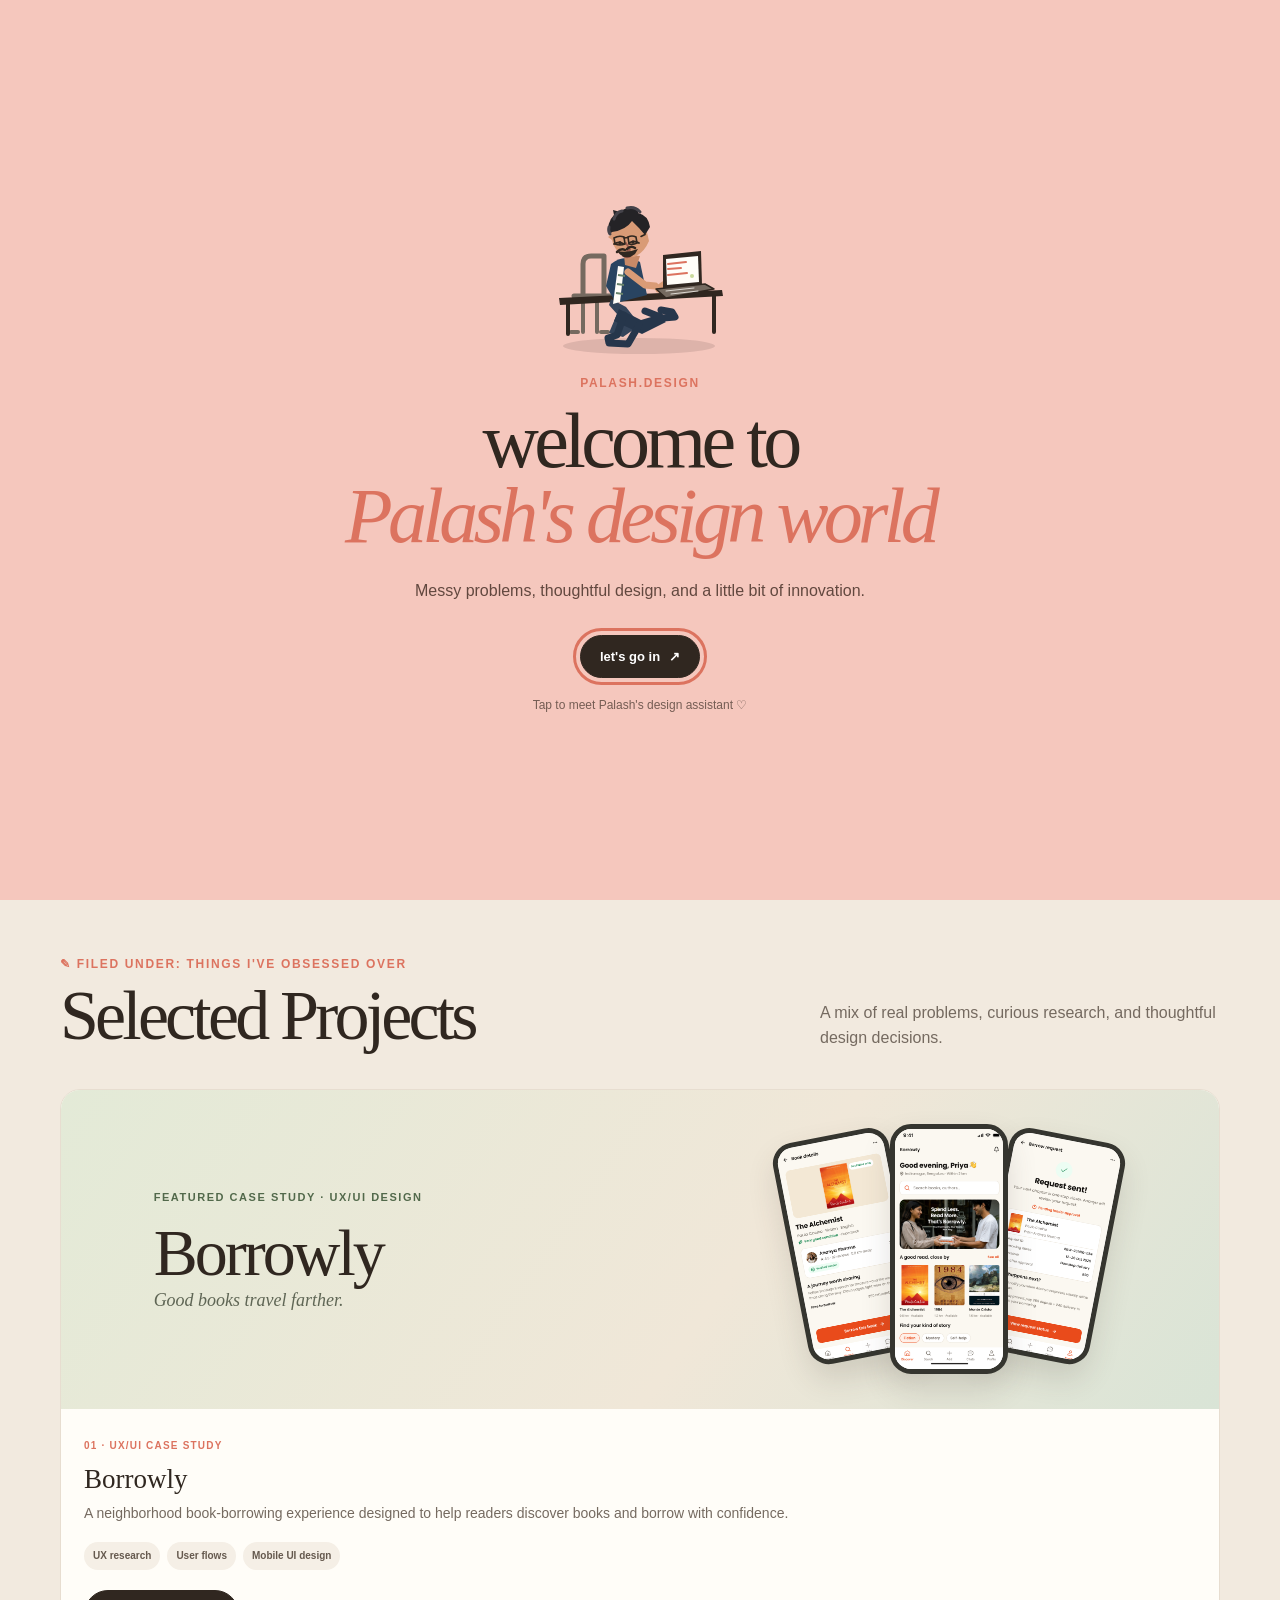
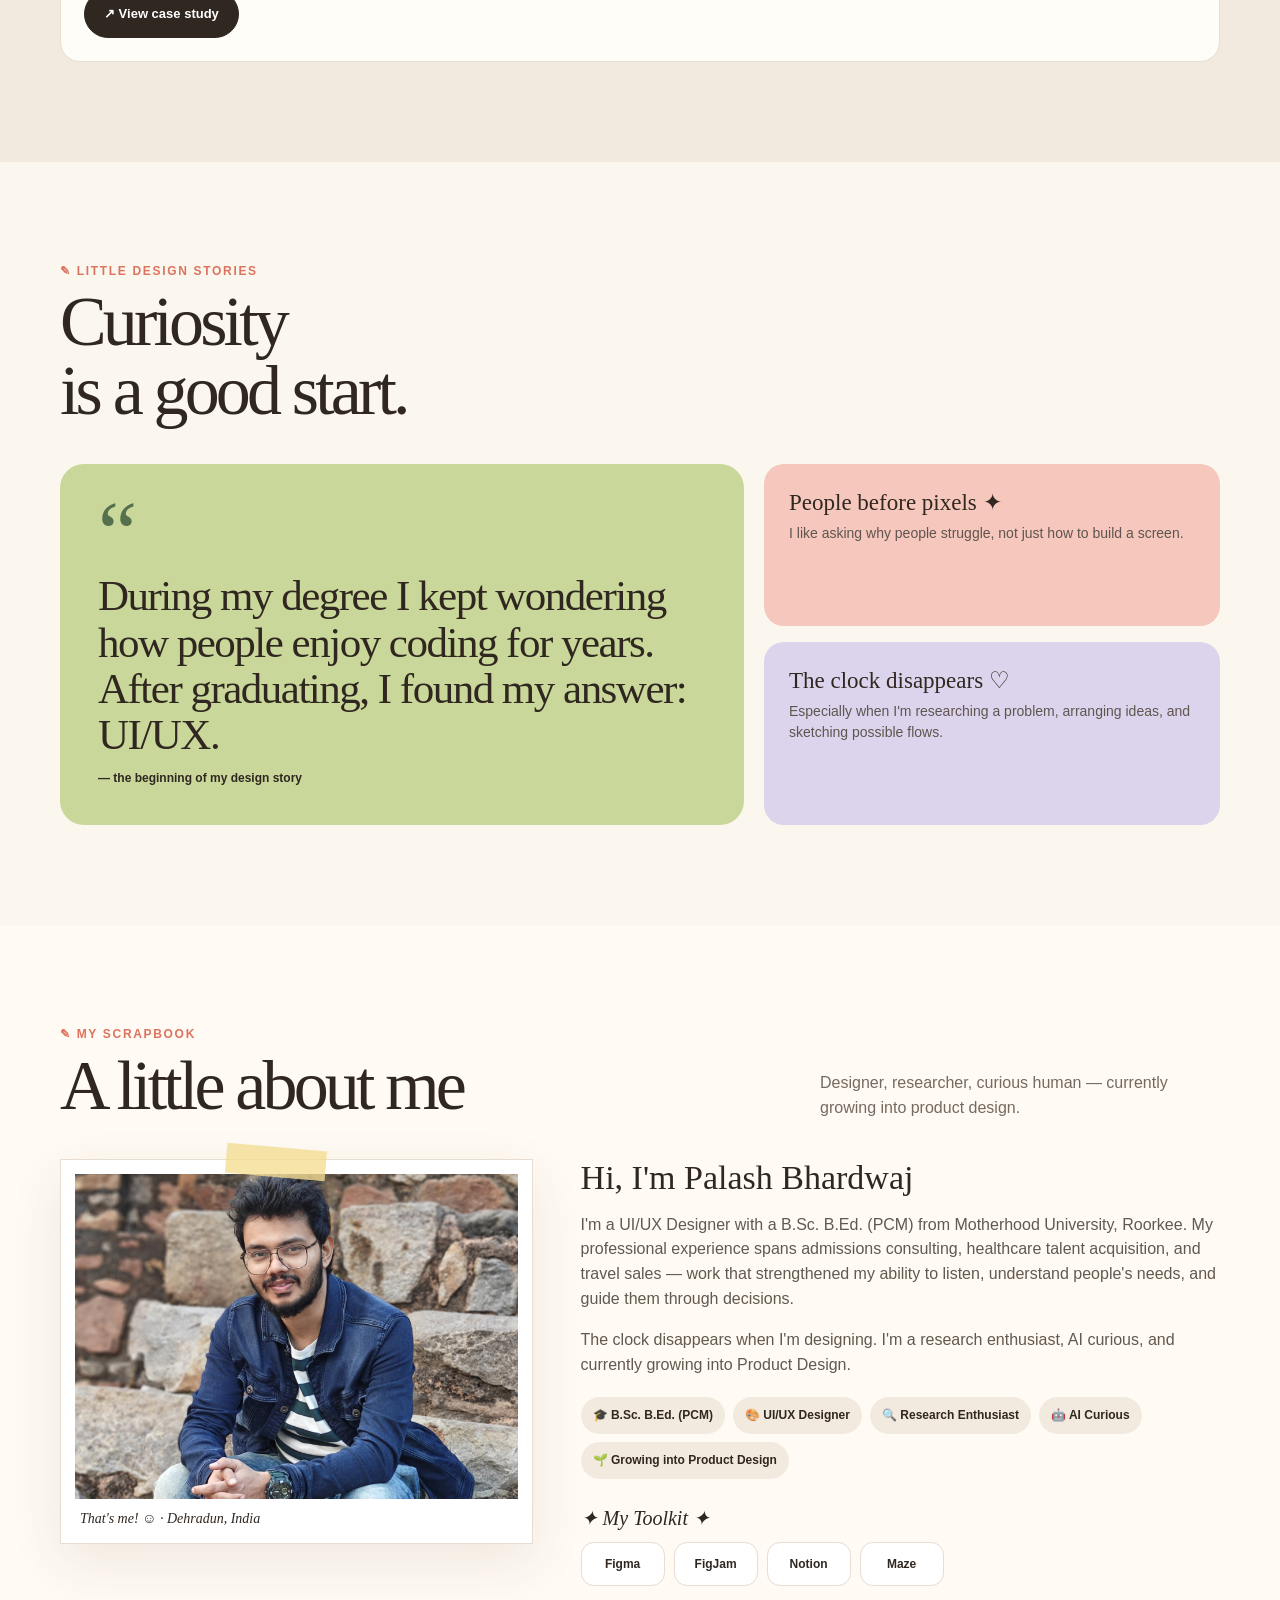
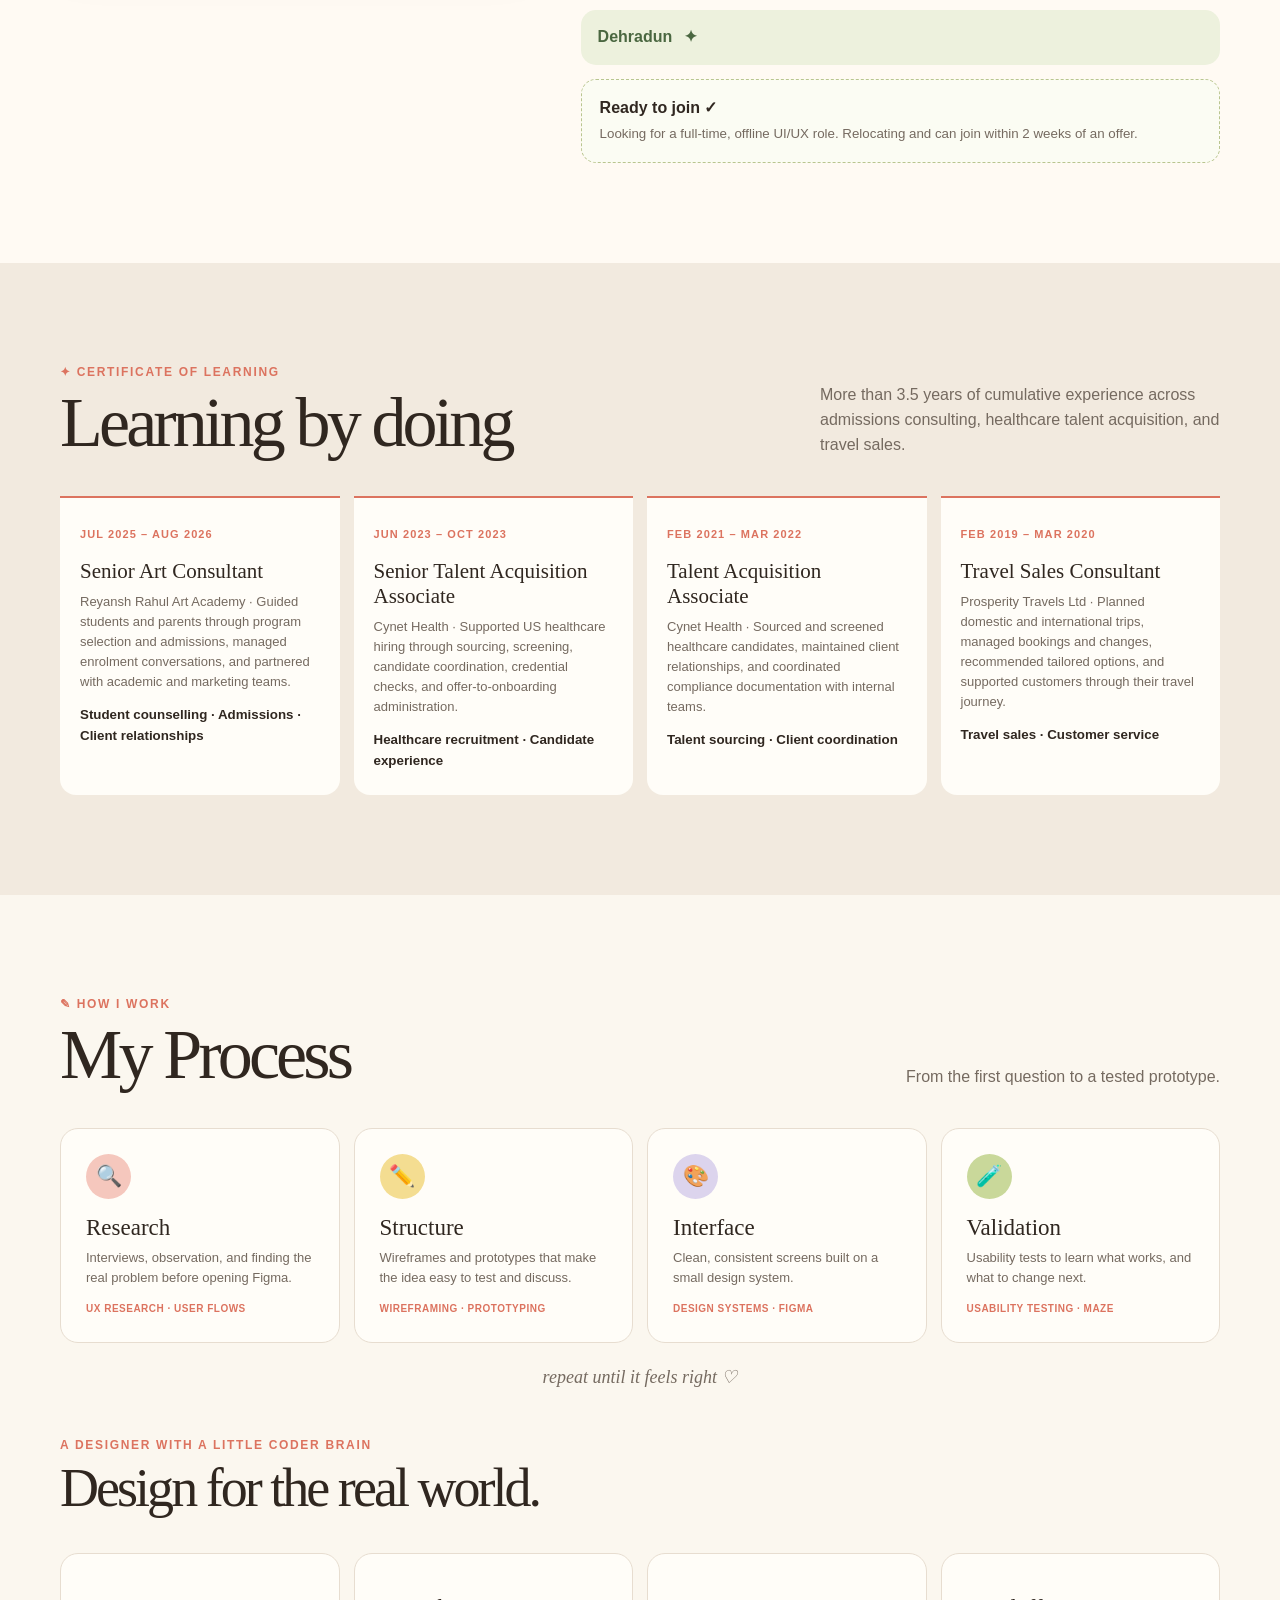
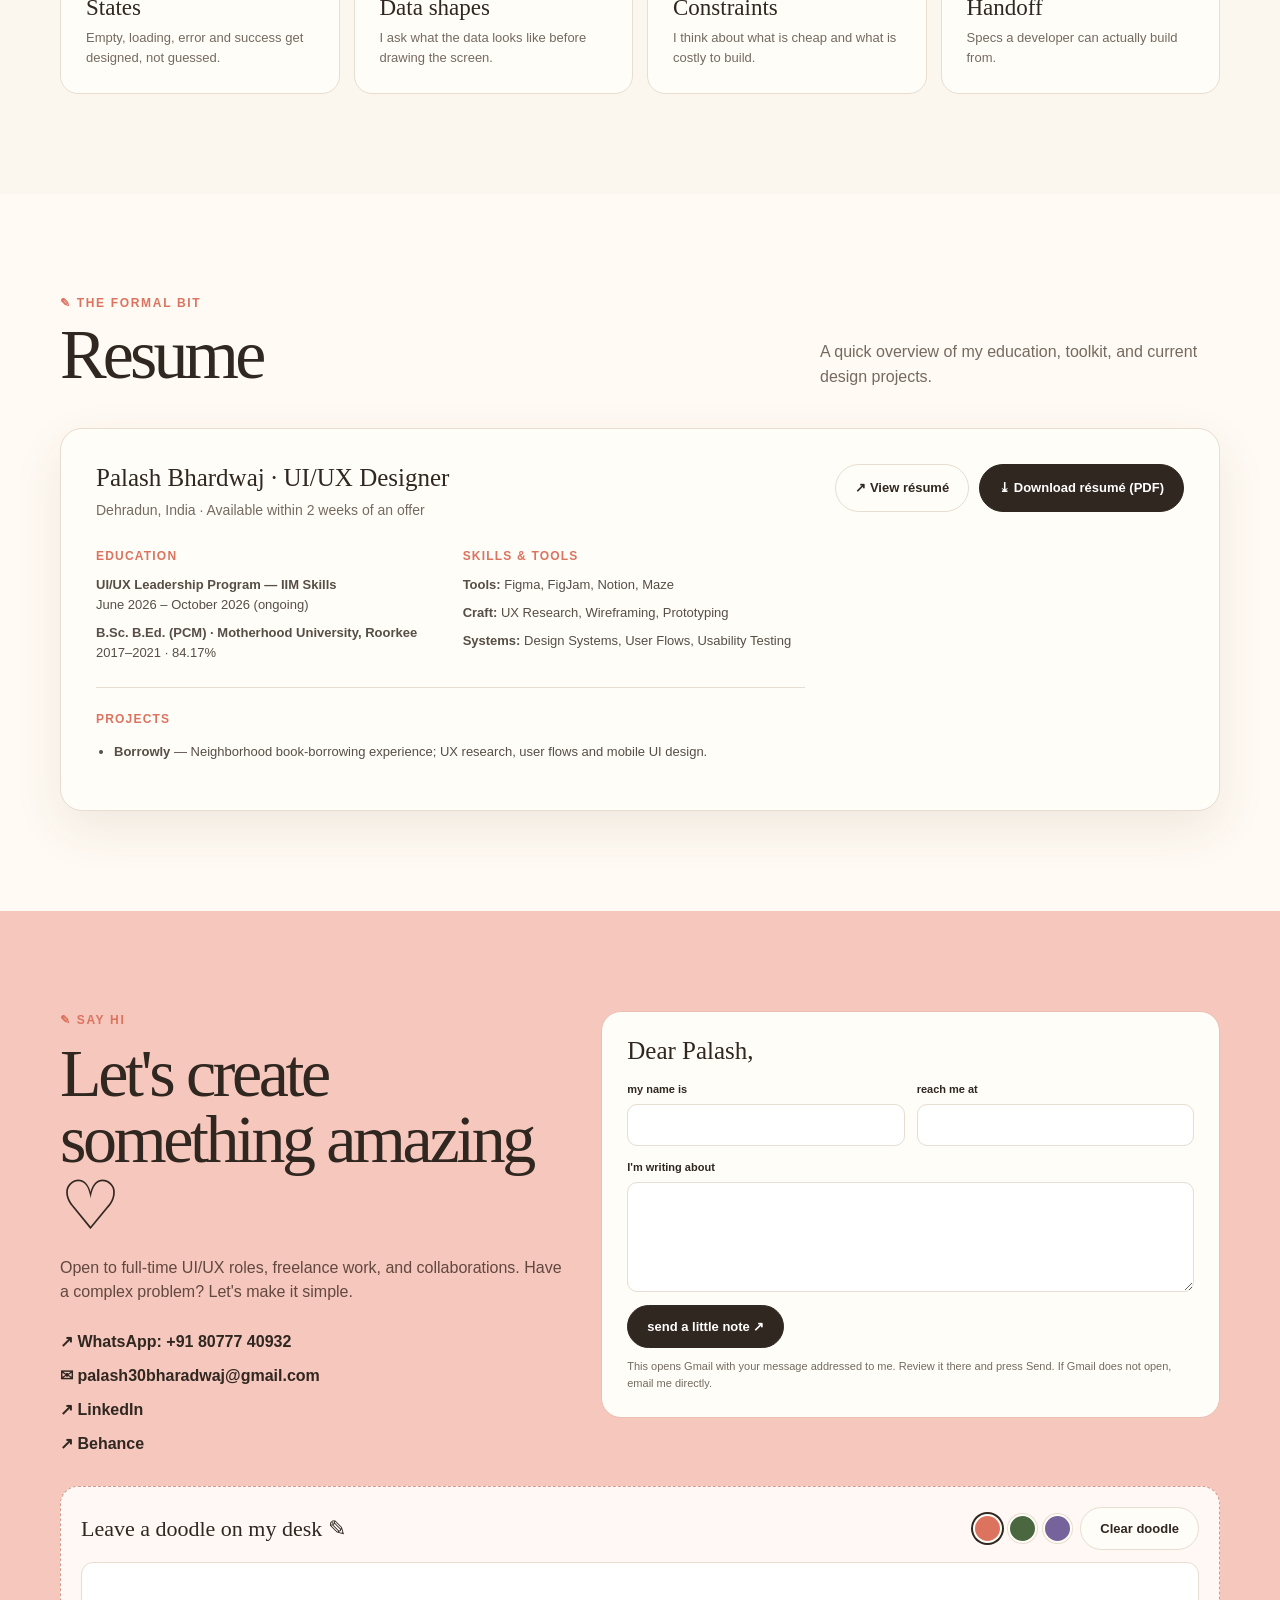
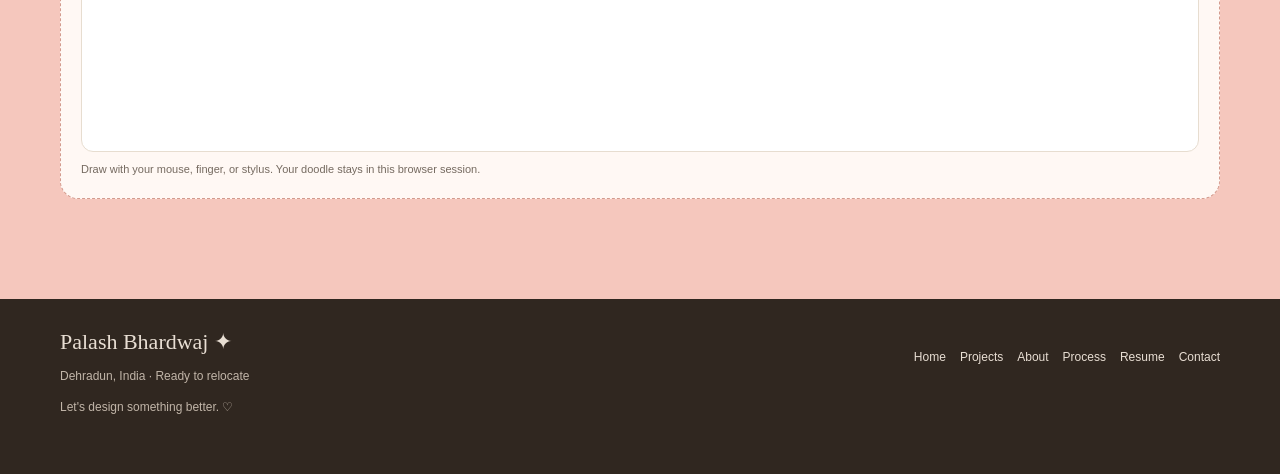
==== commit 5f44d368: "Refine designer onboarding illustration Co-authored-by: Copilot <223556219+Copilot@users.noreply.git" ====
--- a/index.html
+++ b/index.html
@@ -61,6 +61,7 @@
     .designer-shadow{transform-box:fill-box;transform-origin:center;animation:shadow-breathe 4s ease-in-out infinite}
     .designer-body{transform-box:fill-box;transform-origin:center;animation:designer-bob 4s ease-in-out infinite}
     .designer-hand{transform-box:fill-box;transform-origin:left center;animation:designer-type .8s ease-in-out infinite alternate}
+    .designer-eyes{transform-box:fill-box;transform-origin:center;animation:designer-blink 4.8s ease-in-out infinite}
     .designer-screen{animation:screen-glow 2.4s ease-in-out infinite}
     .welcome-card h1{margin:12px 0 25px;font:500 clamp(46px,9vw,78px)/.96 Georgia,serif;letter-spacing:-.06em}
     .welcome-card h1 span{color:var(--coral);font-style:italic}
@@ -70,6 +71,7 @@
     @keyframes designer-float{0%,100%{translate:0 0}50%{translate:0 -5px}}
     @keyframes designer-bob{0%,100%{translate:0 0}50%{translate:0 -2px}}
     @keyframes designer-type{from{rotate:-3deg}to{rotate:3deg}}
+    @keyframes designer-blink{0%,43%,47%,100%{scale:1 1}45%{scale:1 .08}}
     @keyframes screen-glow{0%,100%{filter:brightness(1)}50%{filter:brightness(1.18)}}
     @keyframes shadow-breathe{0%,100%{scale:1}50%{scale:.94}}
 
@@ -343,29 +345,48 @@
     <div class="welcome-card">
       <svg class="welcome-illustration" viewBox="0 0 240 180" role="img" aria-labelledby="designer-title designer-description">
         <title id="designer-title">UI/UX designer at work</title>
-        <desc id="designer-description">A male designer sits in a chair and works on a small laptop.</desc>
+        <desc id="designer-description">A three-quarter view of a seated designer with wavy dark hair, glasses, and a beard, working at an angled laptop.</desc>
         <ellipse class="designer-shadow" cx="119" cy="160" rx="76" ry="8" fill="#302720" opacity=".12"/>
-        <path d="M61 76v35m0-35q0-8 8-8h16v39M51 111h44" fill="none" stroke="#756a60" stroke-width="5" stroke-linecap="round" stroke-linejoin="round"/>
-        <path d="M57 147h-8m38 0h-8m-18-35v35m15-35v35" fill="none" stroke="#756a60" stroke-width="4" stroke-linecap="round"/>
-        <path d="M37 113h166m-157 0v37m148-37v37" fill="none" stroke="#302720" stroke-width="4" stroke-linecap="round"/>
+        <g fill="none" stroke="#756a60" stroke-linecap="round" stroke-linejoin="round">
+          <path d="M63 78v33m0-33q0-8 8-8h13v37M54 110h41" stroke-width="5"/>
+          <path d="M58 146h-7m37 0h-7m-18-36v36m14-36v36" stroke-width="4"/>
+        </g>
+        <path d="M39 112l163-8 1 6-163 9z" fill="#302720"/>
+        <path d="M48 117v31m146-38v36" fill="none" stroke="#302720" stroke-width="4" stroke-linecap="round"/>
         <g class="designer-body">
-          <path d="M91 116l7 19-8 20h19l15-19-10-21z" fill="#51473e"/>
-          <path d="M107 113l15 14 22-2 7 10-31 7-22-15z" fill="#65594d"/>
-          <path d="M95 75q14-9 28 2l5 37-37 4 3-34z" fill="#dc735f"/>
-          <path class="designer-hand" d="M112 83l15 11 10 1-1 6-15-1-15-10" fill="none" stroke="#f0b99f" stroke-width="8" stroke-linecap="round" stroke-linejoin="round"/>
-          <path d="M99 88l17 11 11 1" fill="none" stroke="#f0b99f" stroke-width="7" stroke-linecap="round" stroke-linejoin="round"/>
-          <circle cx="107" cy="56" r="18" fill="#d99b76"/>
-          <path d="M90 54q1-20 19-19 13 1 16 15l-7-4-5-6q-8 9-23 8z" fill="#302720"/>
-          <path d="M102 59h1m10 0h1" stroke="#302720" stroke-width="2.4" stroke-linecap="round"/>
-          <path d="M105 66q4 3 8 0" fill="none" stroke="#9a594d" stroke-width="1.8" stroke-linecap="round"/>
-          <path d="M101 151h14m28-16 8 4" fill="none" stroke="#302720" stroke-width="4" stroke-linecap="round"/>
+          <path d="M91 113l15 8 14 18-17 12-14-4 8-19-8-9z" fill="#34445a"/>
+          <path d="M99 123l22 11 17-5 8 7-24 12-28-13z" fill="#26364b"/>
+          <path d="M104 129l-7 20-9 3 1 5 19 1 11-19m22-15 11 2 3 5-12 1-18-7" fill="none" stroke="#26364b" stroke-width="7" stroke-linecap="round" stroke-linejoin="round"/>
+          <path d="M91 78q13-11 29-2l7 33-31 8-10-17z" fill="#294461"/>
+          <path d="M98 80l6 1-4 35-7 2z" fill="#fffdf8"/>
+          <path d="M98 89l7 1m-8 8 7 1m-8 8 7 1" stroke="#68836a" stroke-width="2"/>
+          <path d="M108 86l17 13 10 1" fill="none" stroke="#d99b76" stroke-width="7" stroke-linecap="round" stroke-linejoin="round"/>
+          <path class="designer-hand" d="M130 100l9 1 4-3m-5 6 8-1" fill="none" stroke="#d99b76" stroke-width="5" stroke-linecap="round" stroke-linejoin="round"/>
+          <path d="M104 69l1 10 11 3 4-12" fill="#c88a68"/>
+          <path d="M91 49q0-17 15-19 15-2 20 12l3 13q-5 12-15 16l-11-2q-9-5-11-15l-4-3z" fill="#d99b76"/>
+          <path d="M89 49q-3-12 5-20l-1-5 7 2q9-8 19-2l-1 3q10 2 12 14l-5 8-6-7-7-7q-6 9-20 11z" fill="#242326"/>
+          <path d="M94 33q2-7 8-8m5-3q8-2 13 4m-31 15q-1 4 1 7" fill="none" stroke="#45434a" stroke-width="3" stroke-linecap="round"/>
+          <path d="M94 58q5-3 10 0m5-1q5-3 10 0" fill="none" stroke="#302720" stroke-width="1.8" stroke-linecap="round"/>
+          <g class="designer-eyes" fill="#302720">
+            <ellipse cx="100" cy="57" rx="1.5" ry="2"/>
+            <ellipse cx="113" cy="56" rx="1.3" ry="1.8"/>
+          </g>
+          <path d="M106 57l4 7-3 1m-4 5q5 3 9-1" fill="none" stroke="#9a594d" stroke-width="1.7" stroke-linecap="round" stroke-linejoin="round"/>
+          <path d="M97 65q8 11 18 3l3-5q-10 4-21 2z" fill="#302720"/>
+          <path d="M97 66q4-4 8-2m2-1q4-4 8-1" fill="none" stroke="#302720" stroke-width="2.5" stroke-linecap="round"/>
+          <g fill="none" stroke="#302720" stroke-width="1.6">
+            <path d="M94 52q5-3 10-1l1 7q-5 2-10 0z"/>
+            <path d="M108 51q4-2 8 0l1 6q-4 2-8 1z"/>
+            <path d="M104 52l4-.5m13-1 4-2" stroke-linecap="round"/>
+          </g>
         </g>
         <g class="designer-screen">
-          <path d="M140 73h39q3 0 3 3v29h-45V76q0-3 3-3z" fill="#302720"/>
-          <rect x="141" y="76" width="40" height="26" rx="2" fill="#fffdf8"/>
-          <path d="M126 108h63l-7 5h-50z" fill="#756a60" stroke="#302720" stroke-width="1.5" stroke-linejoin="round"/>
-          <path d="M151 82h19m-19 5h13m-13 5h17" stroke="#dc735f" stroke-width="2" stroke-linecap="round"/>
-          <circle cx="174" cy="98" r="2" fill="#c9d89a"/>
+          <path d="M143 69l38-4 1 34-39 5z" fill="#302720"/>
+          <path d="M146 73l32-3 1 26-32 3z" fill="#fffdf8"/>
+          <path d="M148 78l18-2m-18 7 13-1m-13 7 19-2" stroke="#dc735f" stroke-width="2" stroke-linecap="round"/>
+          <circle cx="172" cy="90" r="2" fill="#c9d89a"/>
+          <path d="M136 103l49-5 9 5-48 9z" fill="#756a60" stroke="#302720" stroke-width="1.5" stroke-linejoin="round"/>
+          <path d="M146 105l28-3m-23 6 27-3" stroke="#fffdf8" stroke-width="1" stroke-linecap="round" opacity=".75"/>
         </g>
       </svg>
       <div class="eyebrow">palash.design</div>
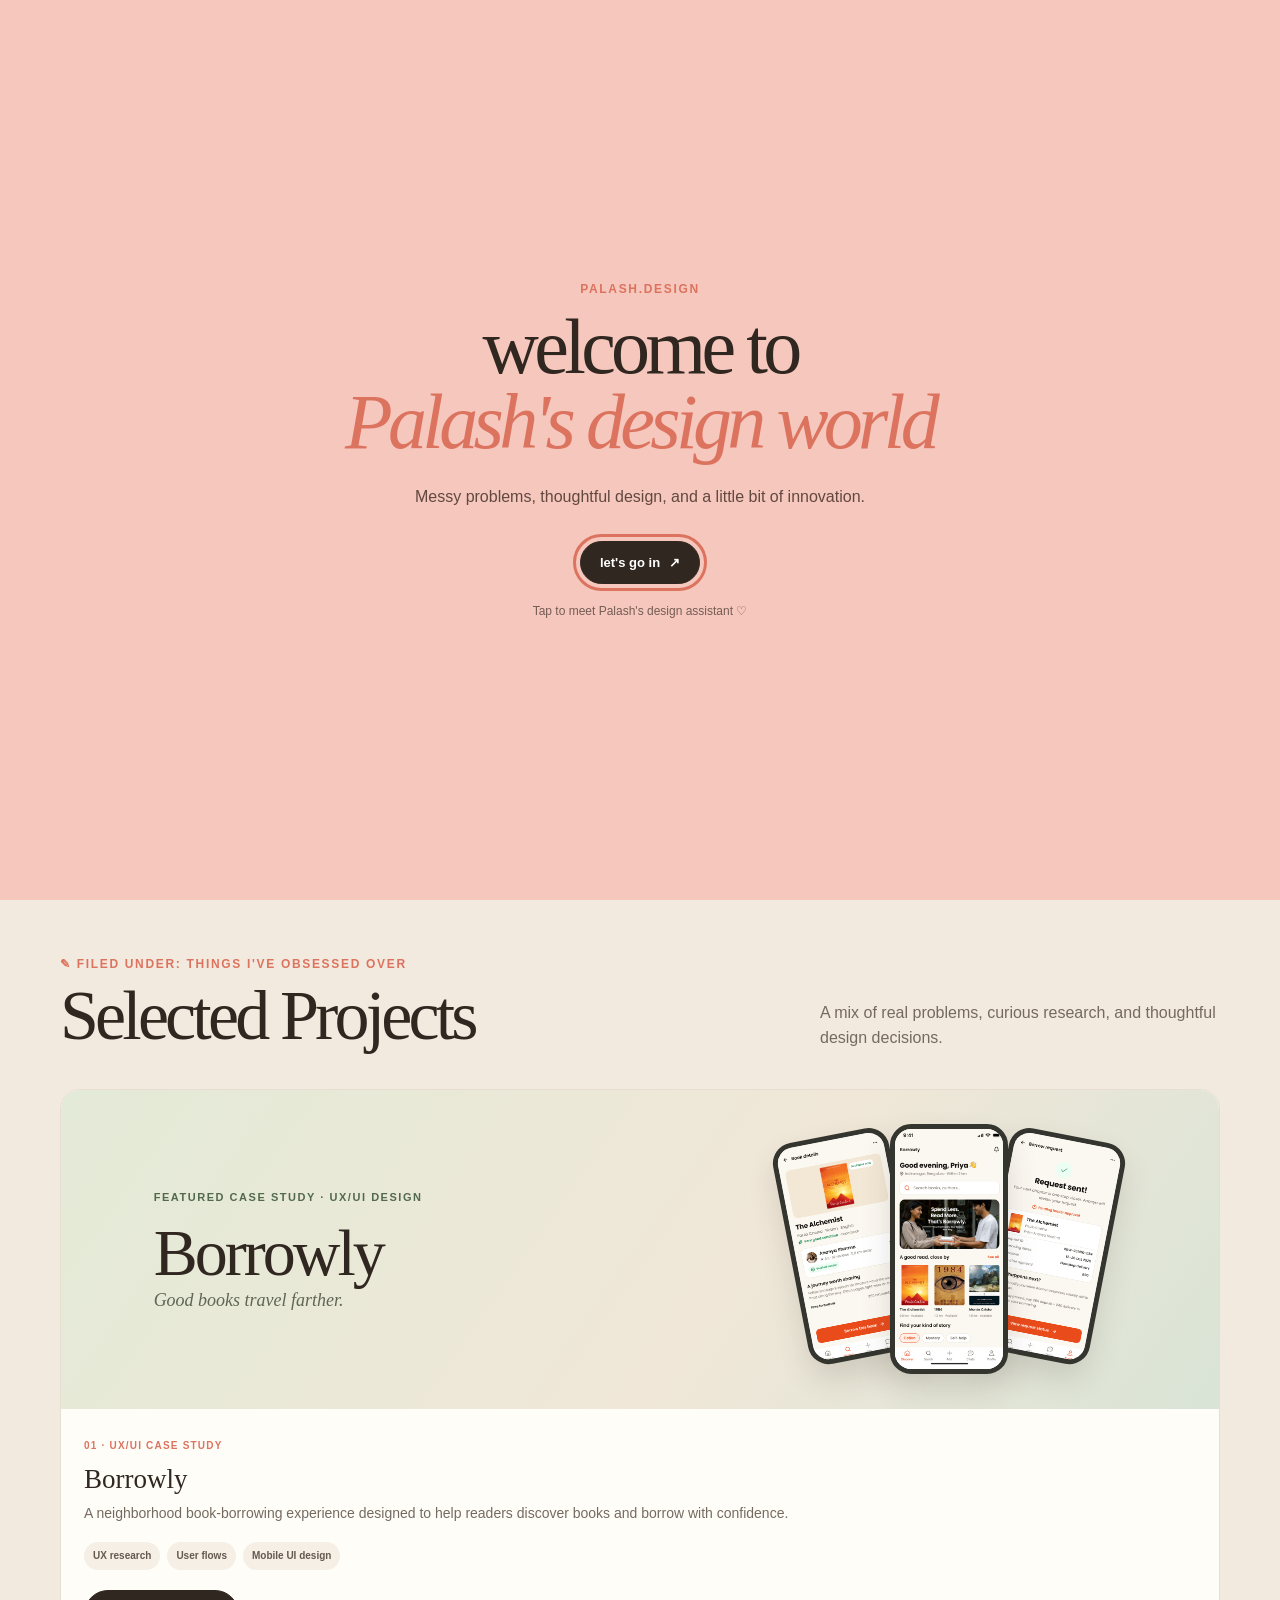
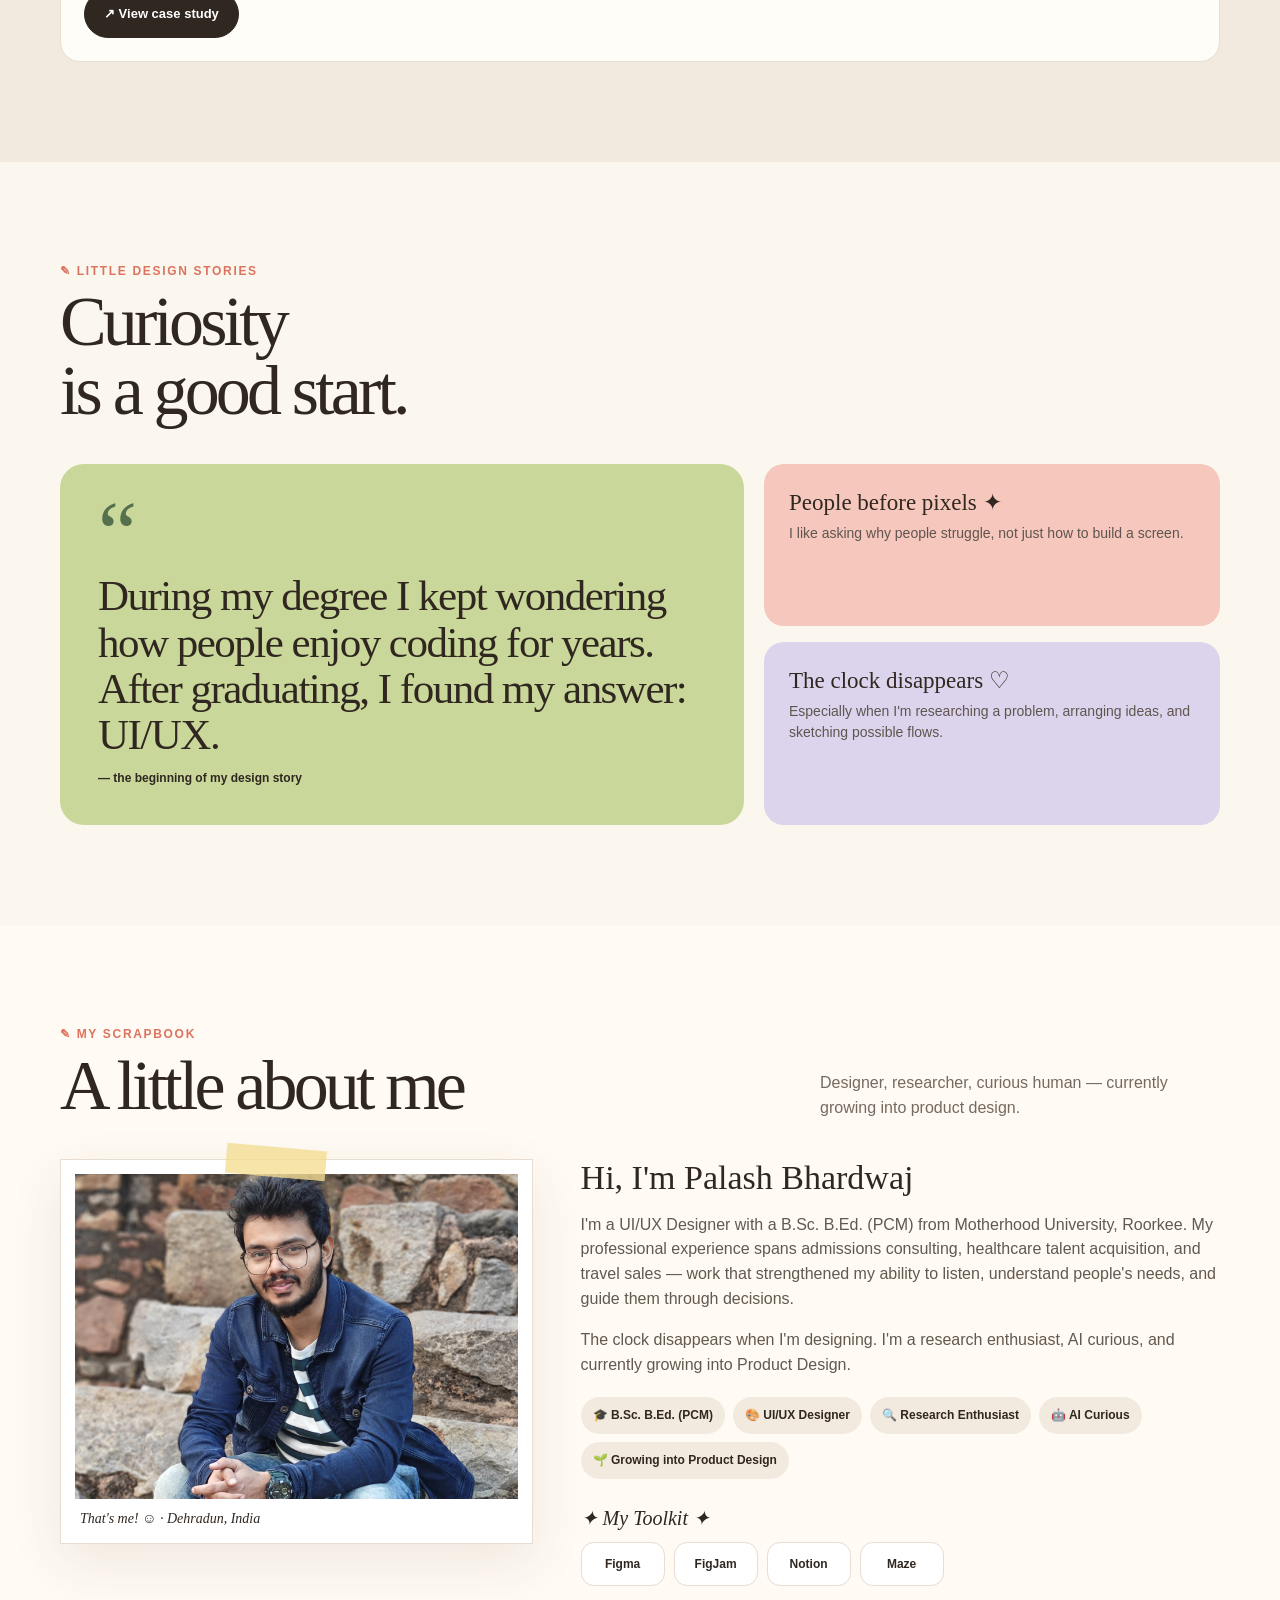
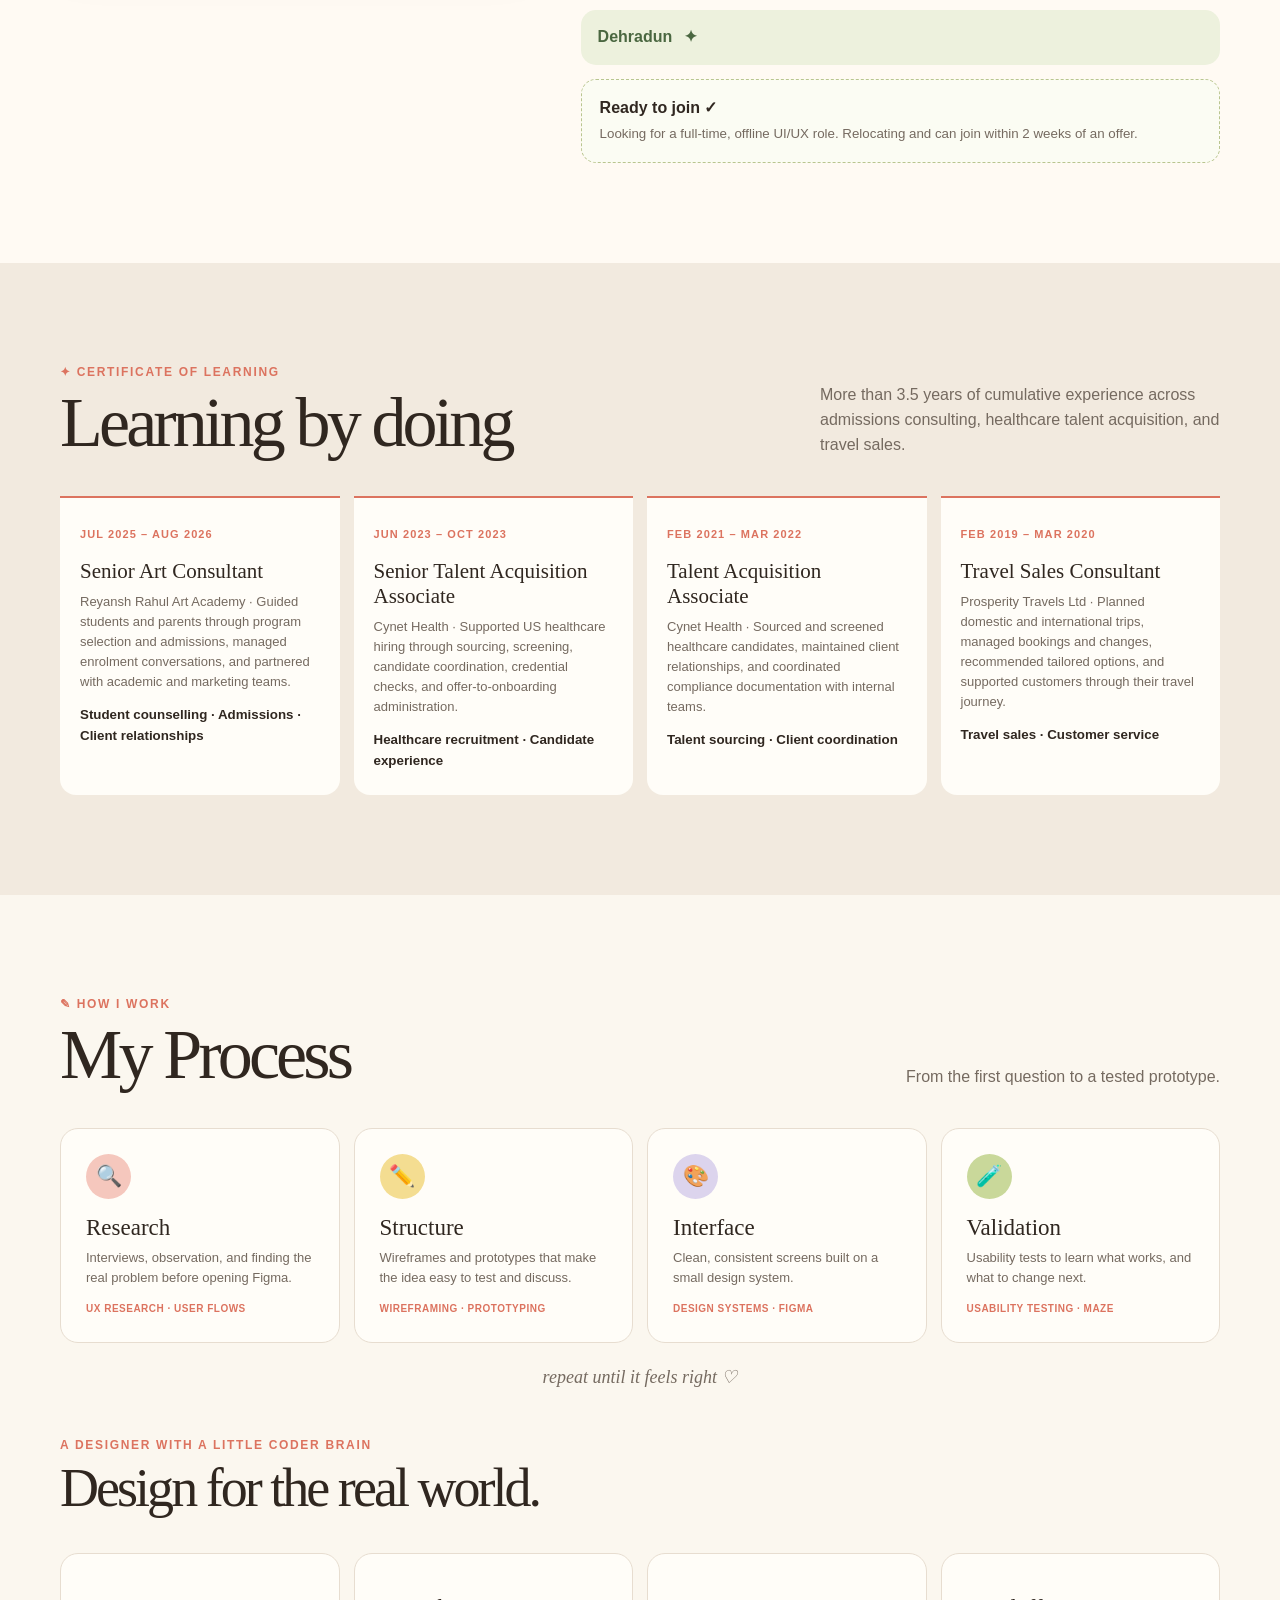
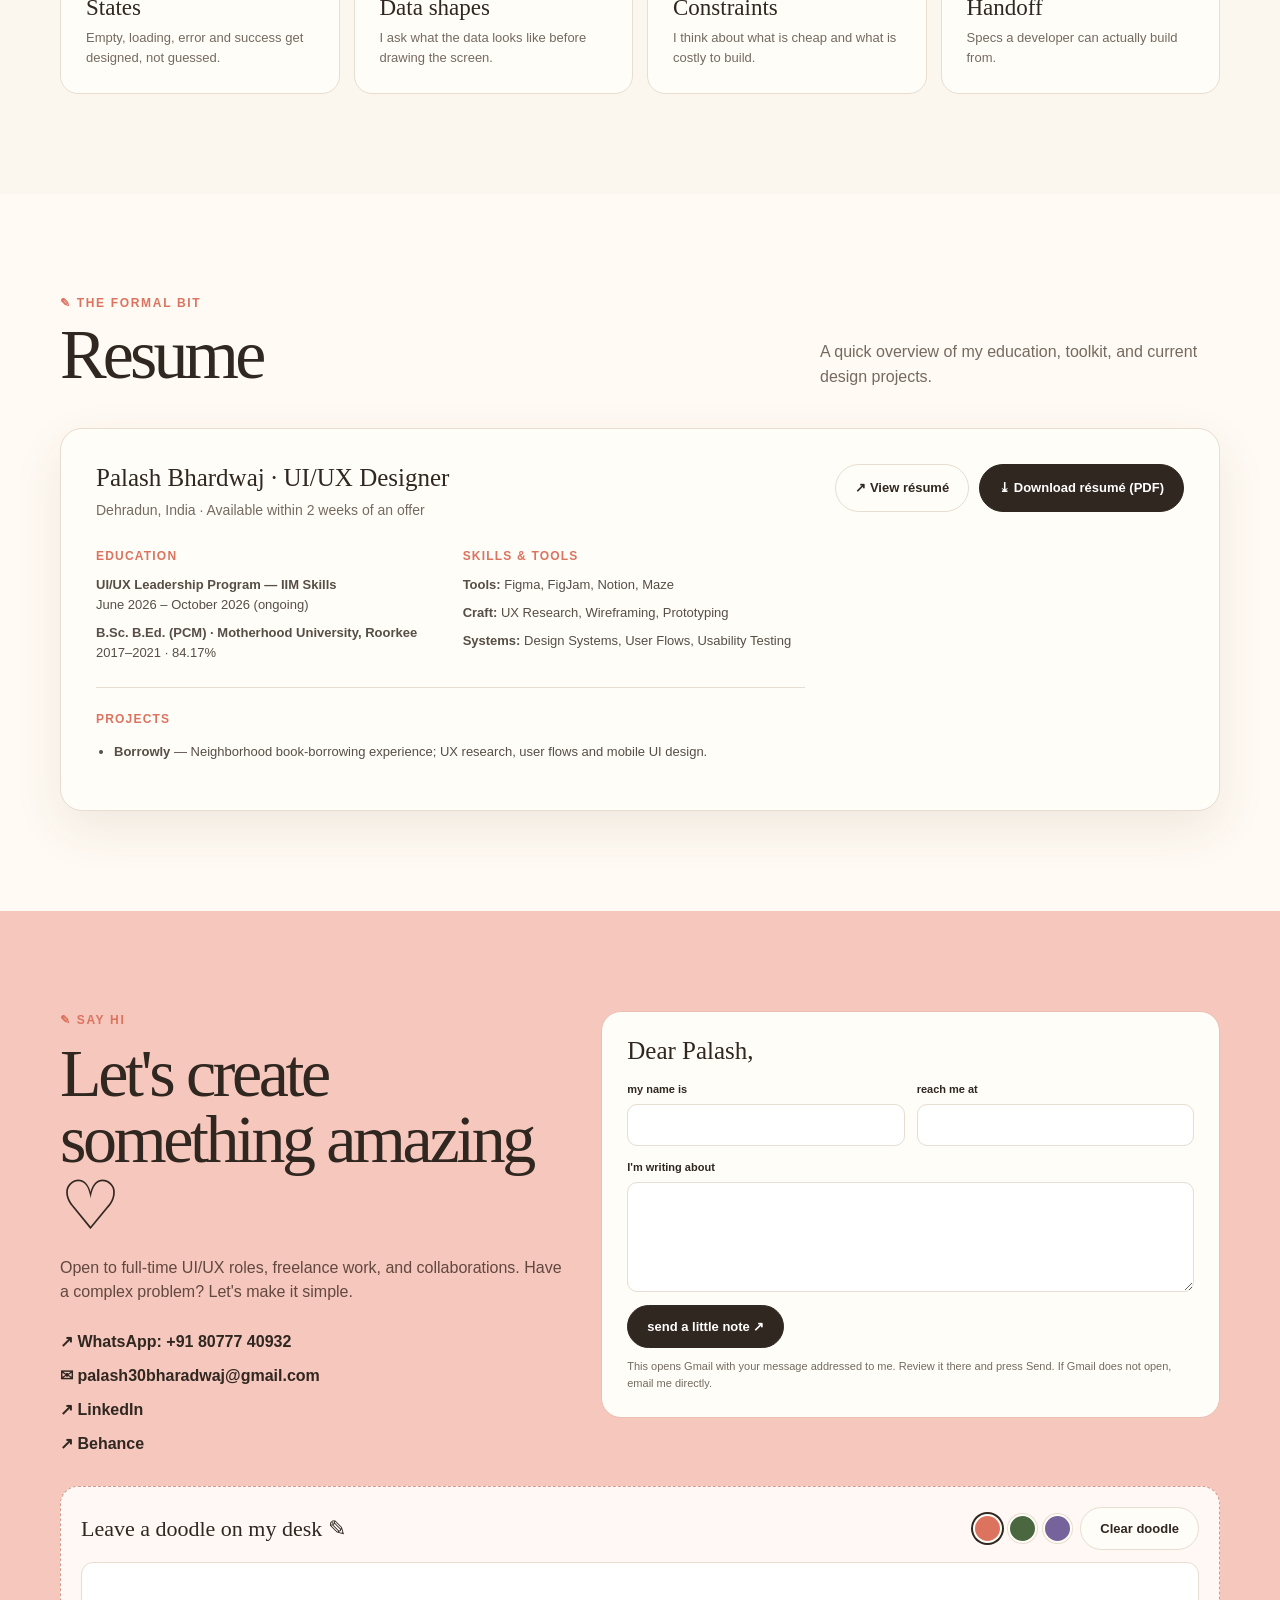
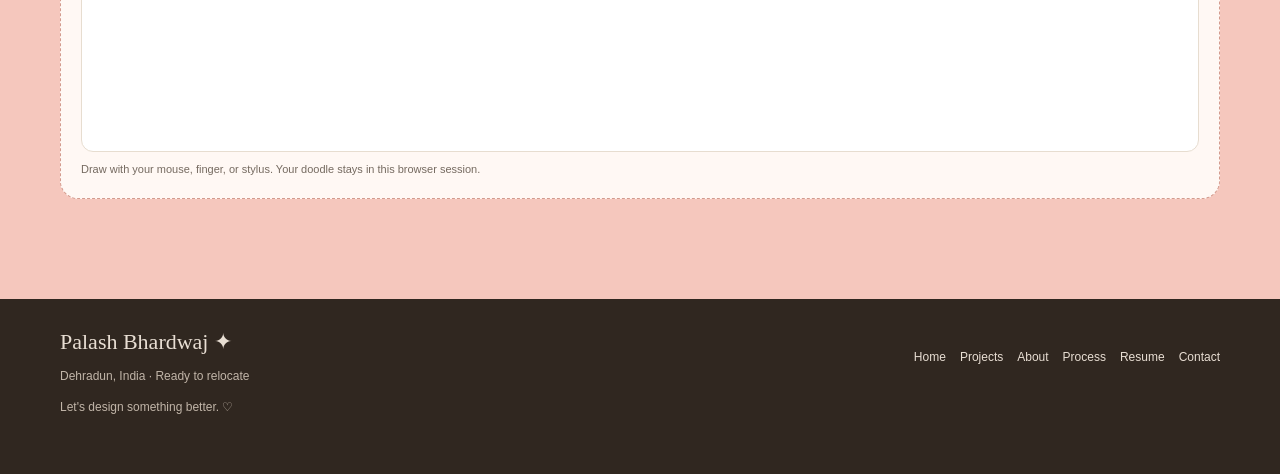
==== commit 9f814e6f: "Remove designer illustration from onboarding Co-authored-by: Copilot <223556219+Copilot@users.norepl" ====
--- a/index.html
+++ b/index.html
@@ -57,24 +57,11 @@
     }
     .welcome.is-gone{opacity:0;visibility:hidden;pointer-events:none}
     .welcome-card{max-width:600px;text-align:center}
-    .welcome-illustration{display:block;width:min(240px,65vw);height:auto;margin:0 auto 8px;overflow:visible;animation:designer-float 4s ease-in-out infinite}
-    .designer-shadow{transform-box:fill-box;transform-origin:center;animation:shadow-breathe 4s ease-in-out infinite}
-    .designer-body{transform-box:fill-box;transform-origin:center;animation:designer-bob 4s ease-in-out infinite}
-    .designer-hand{transform-box:fill-box;transform-origin:left center;animation:designer-type .8s ease-in-out infinite alternate}
-    .designer-eyes{transform-box:fill-box;transform-origin:center;animation:designer-blink 4.8s ease-in-out infinite}
-    .designer-screen{animation:screen-glow 2.4s ease-in-out infinite}
     .welcome-card h1{margin:12px 0 25px;font:500 clamp(46px,9vw,78px)/.96 Georgia,serif;letter-spacing:-.06em}
     .welcome-card h1 span{color:var(--coral);font-style:italic}
     .welcome-card p{color:#62483f}
     .welcome-card .button{margin-top:15px;background:var(--ink);color:#fff;border-color:var(--ink)}
     .welcome-hint{display:block;margin-top:18px;font-size:12px;color:#755d54}
-    @keyframes designer-float{0%,100%{translate:0 0}50%{translate:0 -5px}}
-    @keyframes designer-bob{0%,100%{translate:0 0}50%{translate:0 -2px}}
-    @keyframes designer-type{from{rotate:-3deg}to{rotate:3deg}}
-    @keyframes designer-blink{0%,43%,47%,100%{scale:1 1}45%{scale:1 .08}}
-    @keyframes screen-glow{0%,100%{filter:brightness(1)}50%{filter:brightness(1.18)}}
-    @keyframes shadow-breathe{0%,100%{scale:1}50%{scale:.94}}
-
     .site-header{position:sticky;top:0;z-index:50;background:rgba(251,247,239,.94);backdrop-filter:blur(16px);border-bottom:1px solid rgba(48,39,32,.08)}
     .nav{min-height:72px;display:flex;align-items:center;justify-content:space-between;gap:24px}
     .brand{font:700 23px Georgia,serif;letter-spacing:-.06em;white-space:nowrap}
@@ -343,52 +330,6 @@
 <body>
   <div class="welcome" id="welcome" role="dialog" aria-modal="true" aria-labelledby="welcome-title">
     <div class="welcome-card">
-      <svg class="welcome-illustration" viewBox="0 0 240 180" role="img" aria-labelledby="designer-title designer-description">
-        <title id="designer-title">UI/UX designer at work</title>
-        <desc id="designer-description">A three-quarter view of a seated designer with wavy dark hair, glasses, and a beard, working at an angled laptop.</desc>
-        <ellipse class="designer-shadow" cx="119" cy="160" rx="76" ry="8" fill="#302720" opacity=".12"/>
-        <g fill="none" stroke="#756a60" stroke-linecap="round" stroke-linejoin="round">
-          <path d="M63 78v33m0-33q0-8 8-8h13v37M54 110h41" stroke-width="5"/>
-          <path d="M58 146h-7m37 0h-7m-18-36v36m14-36v36" stroke-width="4"/>
-        </g>
-        <path d="M39 112l163-8 1 6-163 9z" fill="#302720"/>
-        <path d="M48 117v31m146-38v36" fill="none" stroke="#302720" stroke-width="4" stroke-linecap="round"/>
-        <g class="designer-body">
-          <path d="M91 113l15 8 14 18-17 12-14-4 8-19-8-9z" fill="#34445a"/>
-          <path d="M99 123l22 11 17-5 8 7-24 12-28-13z" fill="#26364b"/>
-          <path d="M104 129l-7 20-9 3 1 5 19 1 11-19m22-15 11 2 3 5-12 1-18-7" fill="none" stroke="#26364b" stroke-width="7" stroke-linecap="round" stroke-linejoin="round"/>
-          <path d="M91 78q13-11 29-2l7 33-31 8-10-17z" fill="#294461"/>
-          <path d="M98 80l6 1-4 35-7 2z" fill="#fffdf8"/>
-          <path d="M98 89l7 1m-8 8 7 1m-8 8 7 1" stroke="#68836a" stroke-width="2"/>
-          <path d="M108 86l17 13 10 1" fill="none" stroke="#d99b76" stroke-width="7" stroke-linecap="round" stroke-linejoin="round"/>
-          <path class="designer-hand" d="M130 100l9 1 4-3m-5 6 8-1" fill="none" stroke="#d99b76" stroke-width="5" stroke-linecap="round" stroke-linejoin="round"/>
-          <path d="M104 69l1 10 11 3 4-12" fill="#c88a68"/>
-          <path d="M91 49q0-17 15-19 15-2 20 12l3 13q-5 12-15 16l-11-2q-9-5-11-15l-4-3z" fill="#d99b76"/>
-          <path d="M89 49q-3-12 5-20l-1-5 7 2q9-8 19-2l-1 3q10 2 12 14l-5 8-6-7-7-7q-6 9-20 11z" fill="#242326"/>
-          <path d="M94 33q2-7 8-8m5-3q8-2 13 4m-31 15q-1 4 1 7" fill="none" stroke="#45434a" stroke-width="3" stroke-linecap="round"/>
-          <path d="M94 58q5-3 10 0m5-1q5-3 10 0" fill="none" stroke="#302720" stroke-width="1.8" stroke-linecap="round"/>
-          <g class="designer-eyes" fill="#302720">
-            <ellipse cx="100" cy="57" rx="1.5" ry="2"/>
-            <ellipse cx="113" cy="56" rx="1.3" ry="1.8"/>
-          </g>
-          <path d="M106 57l4 7-3 1m-4 5q5 3 9-1" fill="none" stroke="#9a594d" stroke-width="1.7" stroke-linecap="round" stroke-linejoin="round"/>
-          <path d="M97 65q8 11 18 3l3-5q-10 4-21 2z" fill="#302720"/>
-          <path d="M97 66q4-4 8-2m2-1q4-4 8-1" fill="none" stroke="#302720" stroke-width="2.5" stroke-linecap="round"/>
-          <g fill="none" stroke="#302720" stroke-width="1.6">
-            <path d="M94 52q5-3 10-1l1 7q-5 2-10 0z"/>
-            <path d="M108 51q4-2 8 0l1 6q-4 2-8 1z"/>
-            <path d="M104 52l4-.5m13-1 4-2" stroke-linecap="round"/>
-          </g>
-        </g>
-        <g class="designer-screen">
-          <path d="M143 69l38-4 1 34-39 5z" fill="#302720"/>
-          <path d="M146 73l32-3 1 26-32 3z" fill="#fffdf8"/>
-          <path d="M148 78l18-2m-18 7 13-1m-13 7 19-2" stroke="#dc735f" stroke-width="2" stroke-linecap="round"/>
-          <circle cx="172" cy="90" r="2" fill="#c9d89a"/>
-          <path d="M136 103l49-5 9 5-48 9z" fill="#756a60" stroke="#302720" stroke-width="1.5" stroke-linejoin="round"/>
-          <path d="M146 105l28-3m-23 6 27-3" stroke="#fffdf8" stroke-width="1" stroke-linecap="round" opacity=".75"/>
-        </g>
-      </svg>
       <div class="eyebrow">palash.design</div>
       <h1 id="welcome-title">welcome to<br><span>Palash's design world</span></h1>
       <p>Messy problems, thoughtful design, and a little bit of innovation.</p>
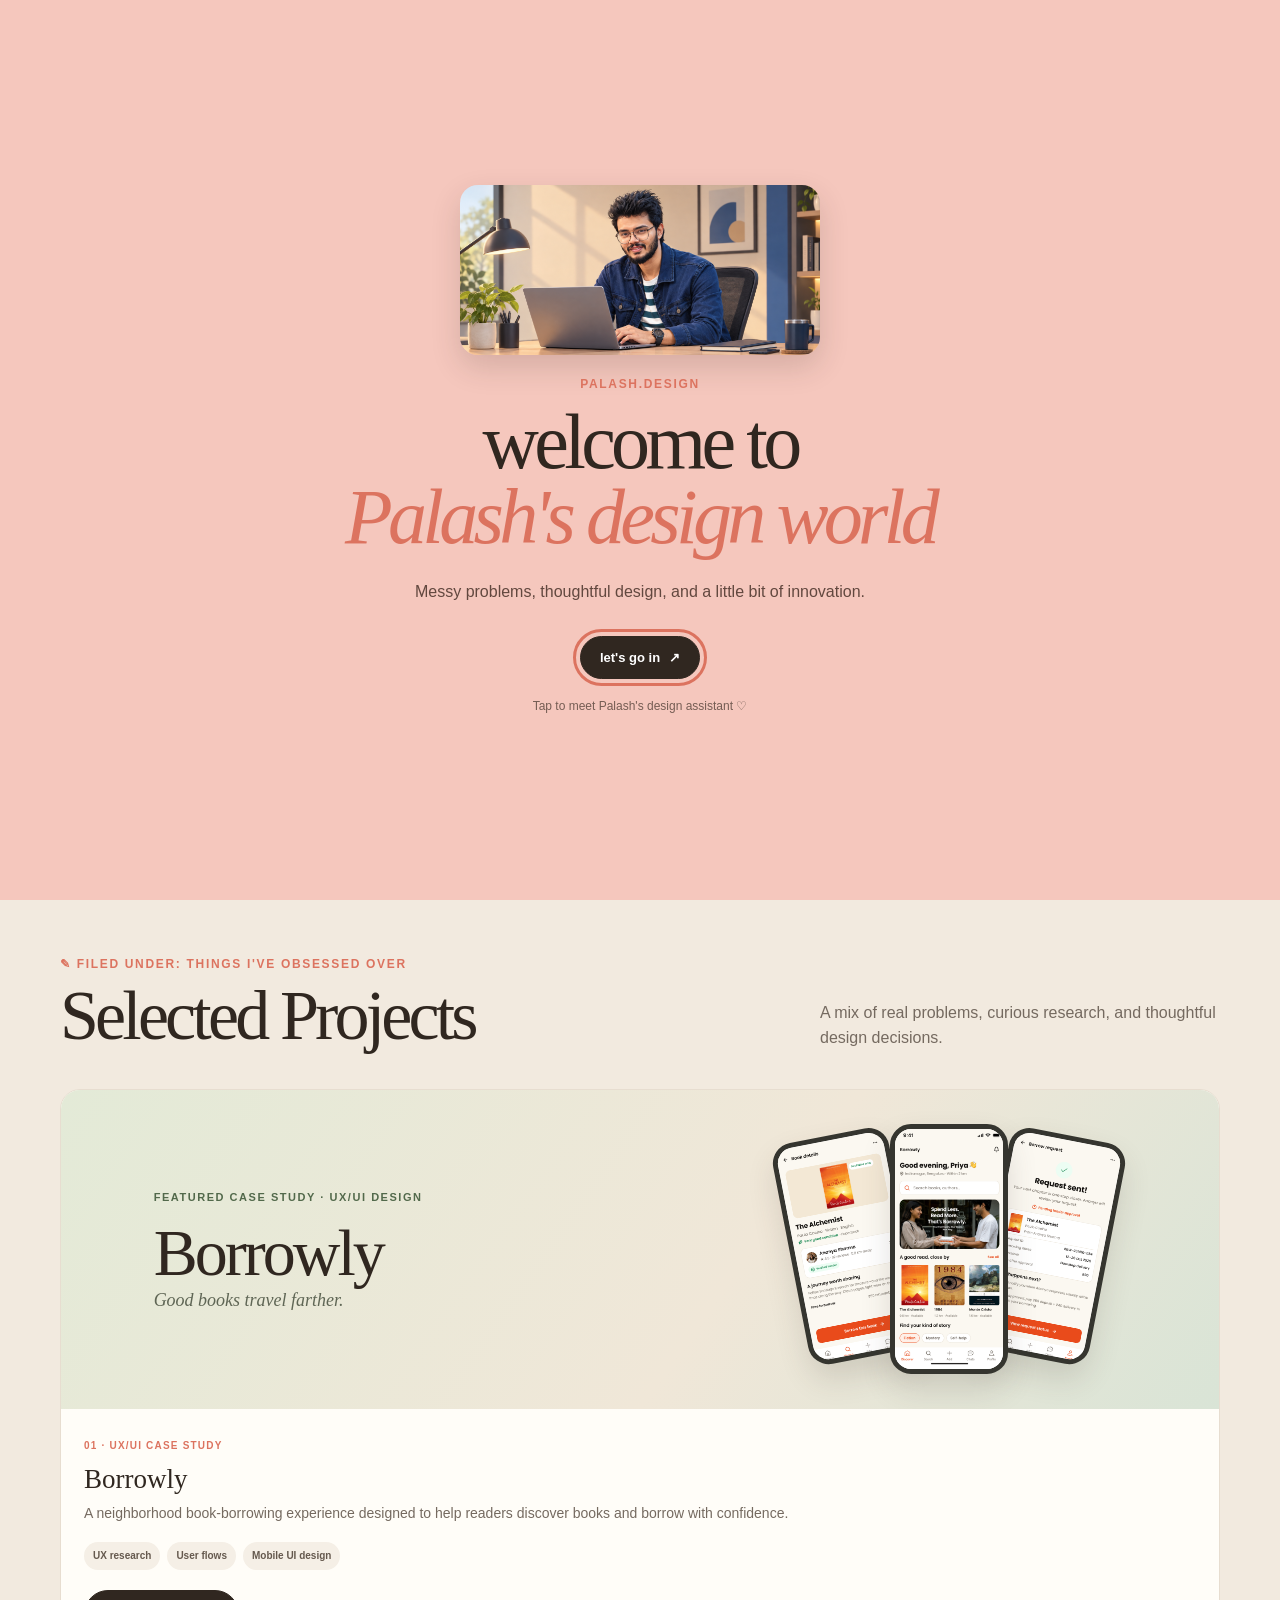
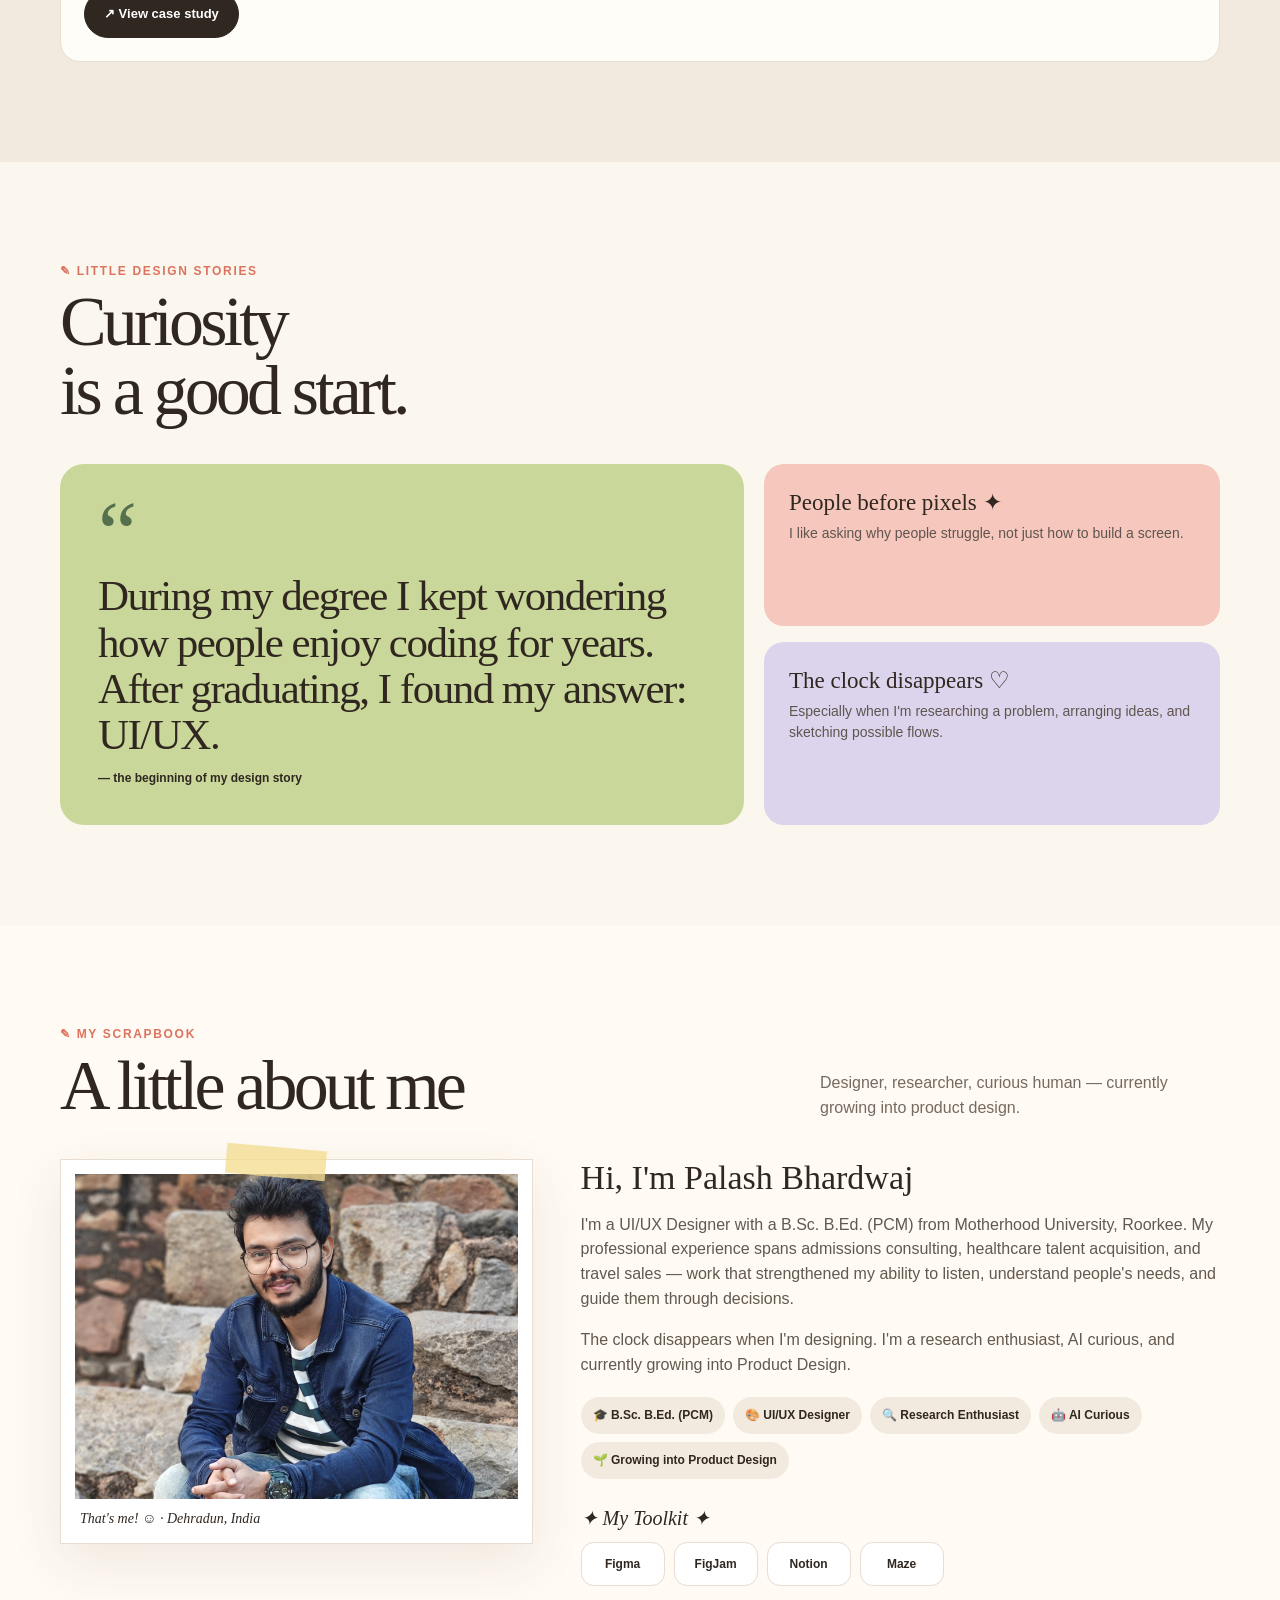
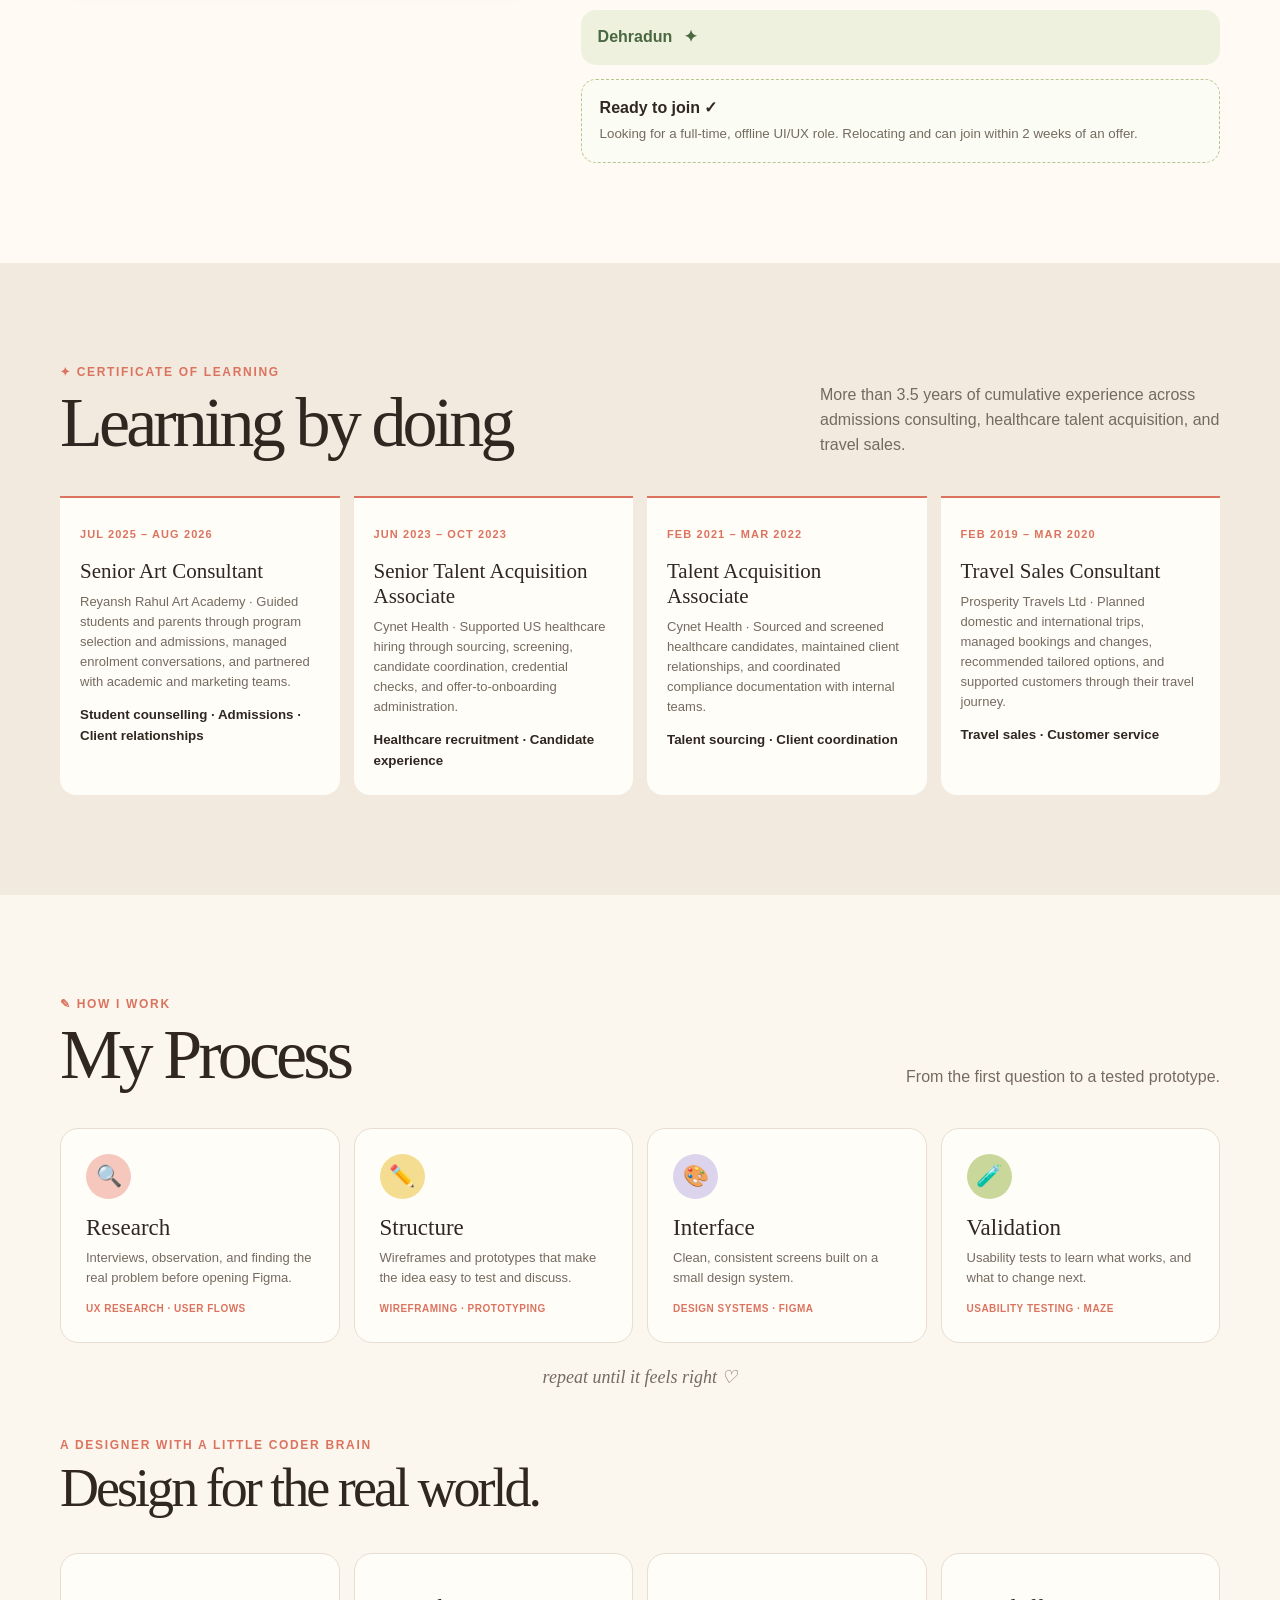
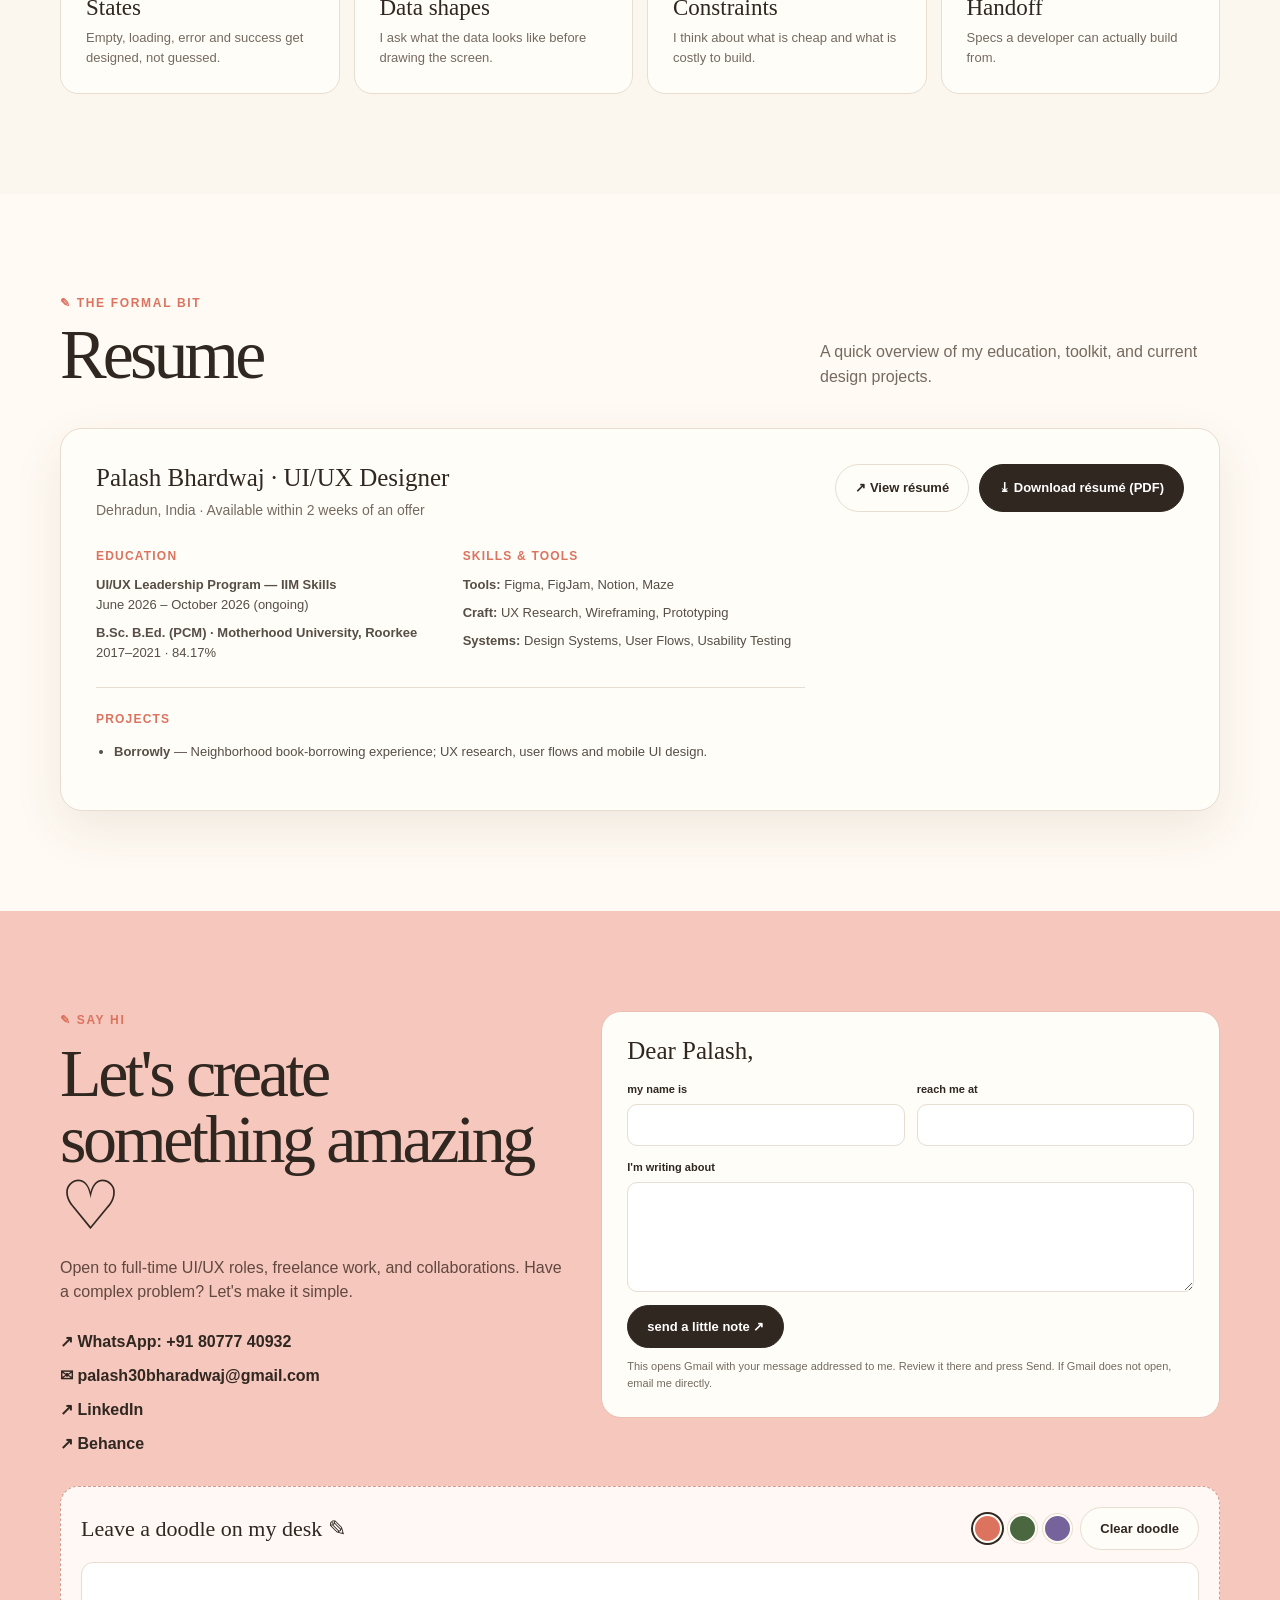
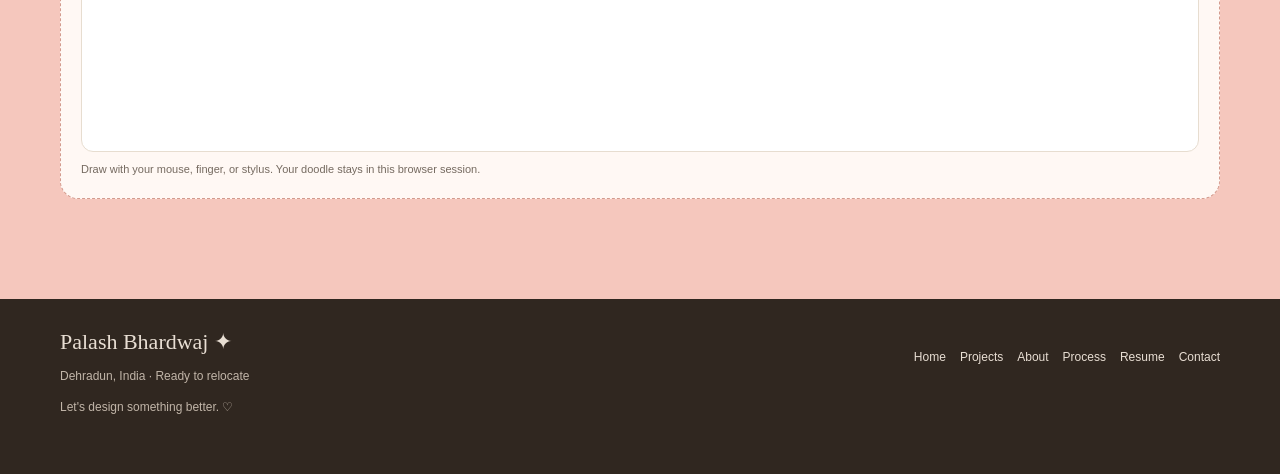
==== commit 6aacd7e4: "Add workspace photo to onboarding Co-authored-by: Copilot <223556219+Copilot@users.noreply.github.co" ====
--- a/index.html
+++ b/index.html
@@ -57,6 +57,7 @@
     }
     .welcome.is-gone{opacity:0;visibility:hidden;pointer-events:none}
     .welcome-card{max-width:600px;text-align:center}
+    .welcome-photo{display:block;width:min(100%,360px);max-height:min(24vh,170px);aspect-ratio:706/337;object-fit:cover;object-position:center;border-radius:18px;margin:0 auto 20px;box-shadow:0 12px 30px rgba(48,39,32,.16)}
     .welcome-card h1{margin:12px 0 25px;font:500 clamp(46px,9vw,78px)/.96 Georgia,serif;letter-spacing:-.06em}
     .welcome-card h1 span{color:var(--coral);font-style:italic}
     .welcome-card p{color:#62483f}
@@ -330,6 +331,7 @@
 <body>
   <div class="welcome" id="welcome" role="dialog" aria-modal="true" aria-labelledby="welcome-title">
     <div class="welcome-card">
+      <img class="welcome-photo" src="./onboarding-workspace.png" alt="Palash working at his laptop in a warm, sunlit design workspace">
       <div class="eyebrow">palash.design</div>
       <h1 id="welcome-title">welcome to<br><span>Palash's design world</span></h1>
       <p>Messy problems, thoughtful design, and a little bit of innovation.</p>
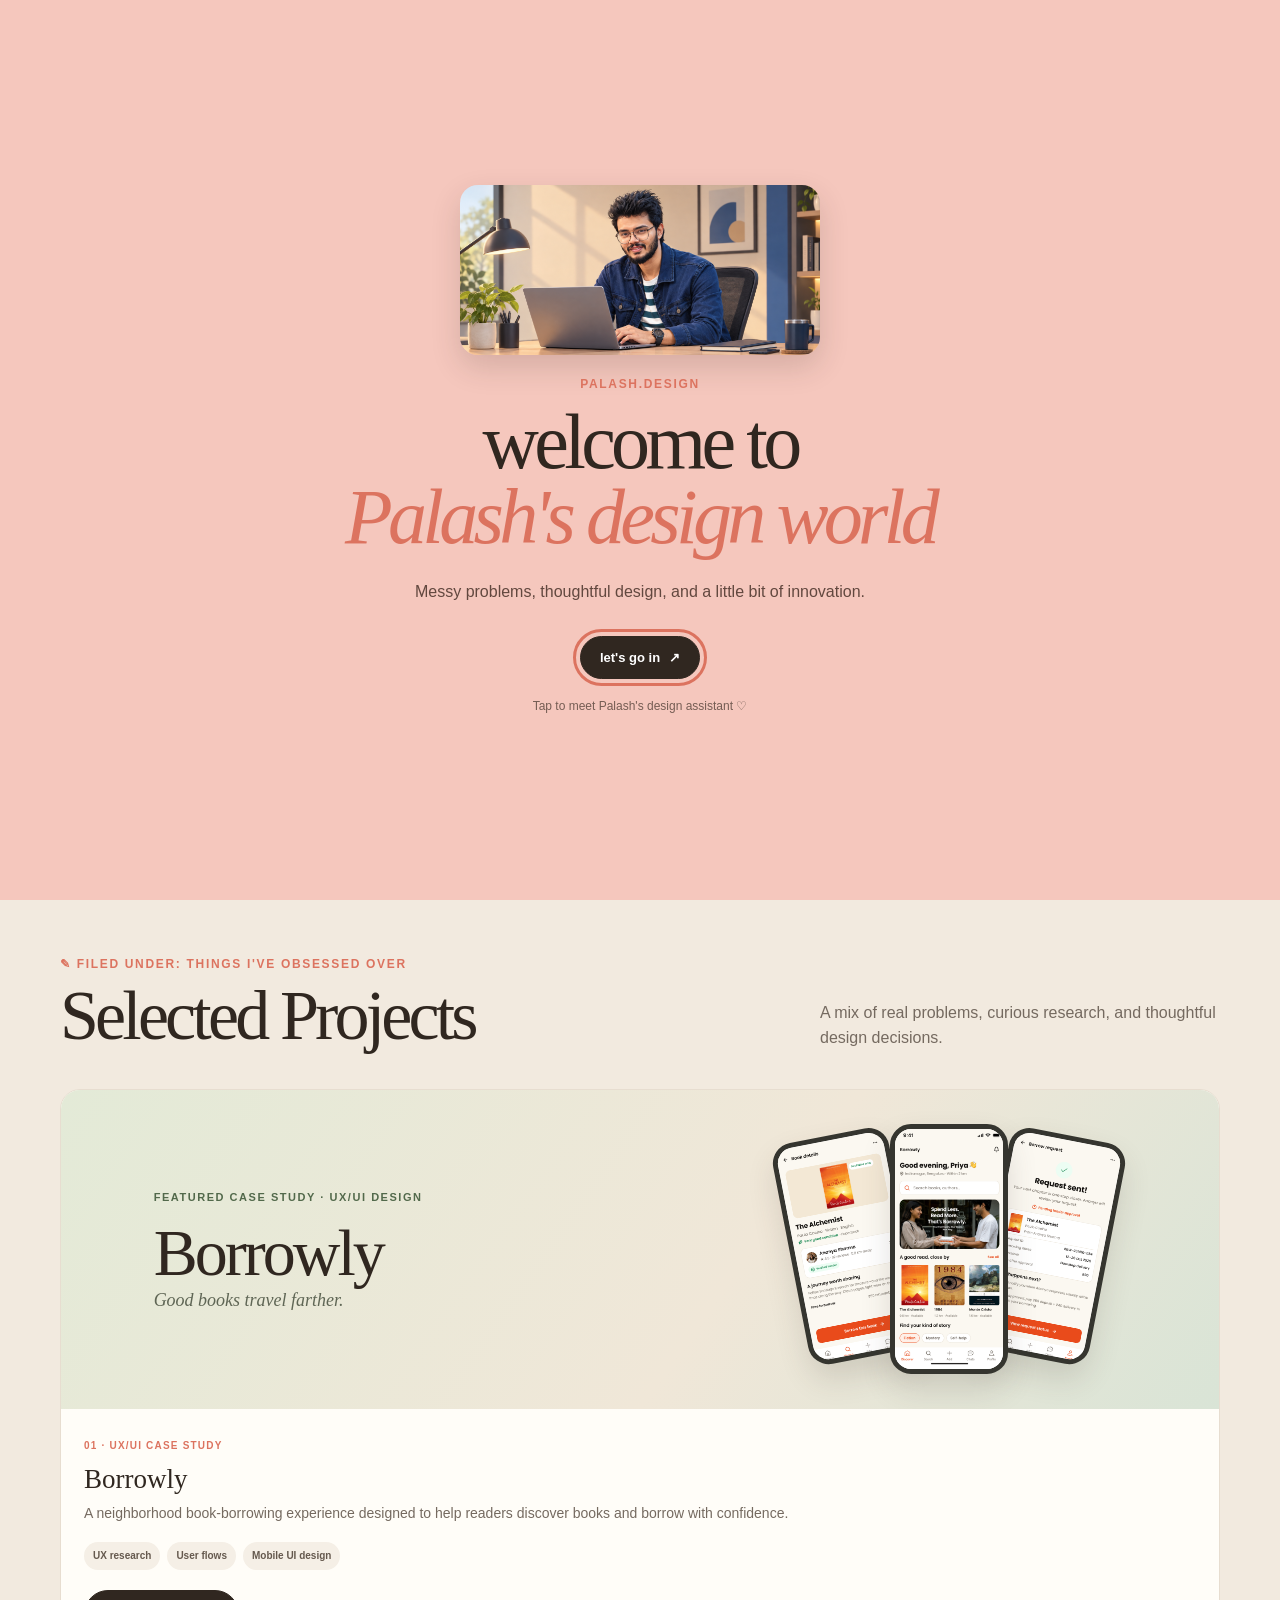
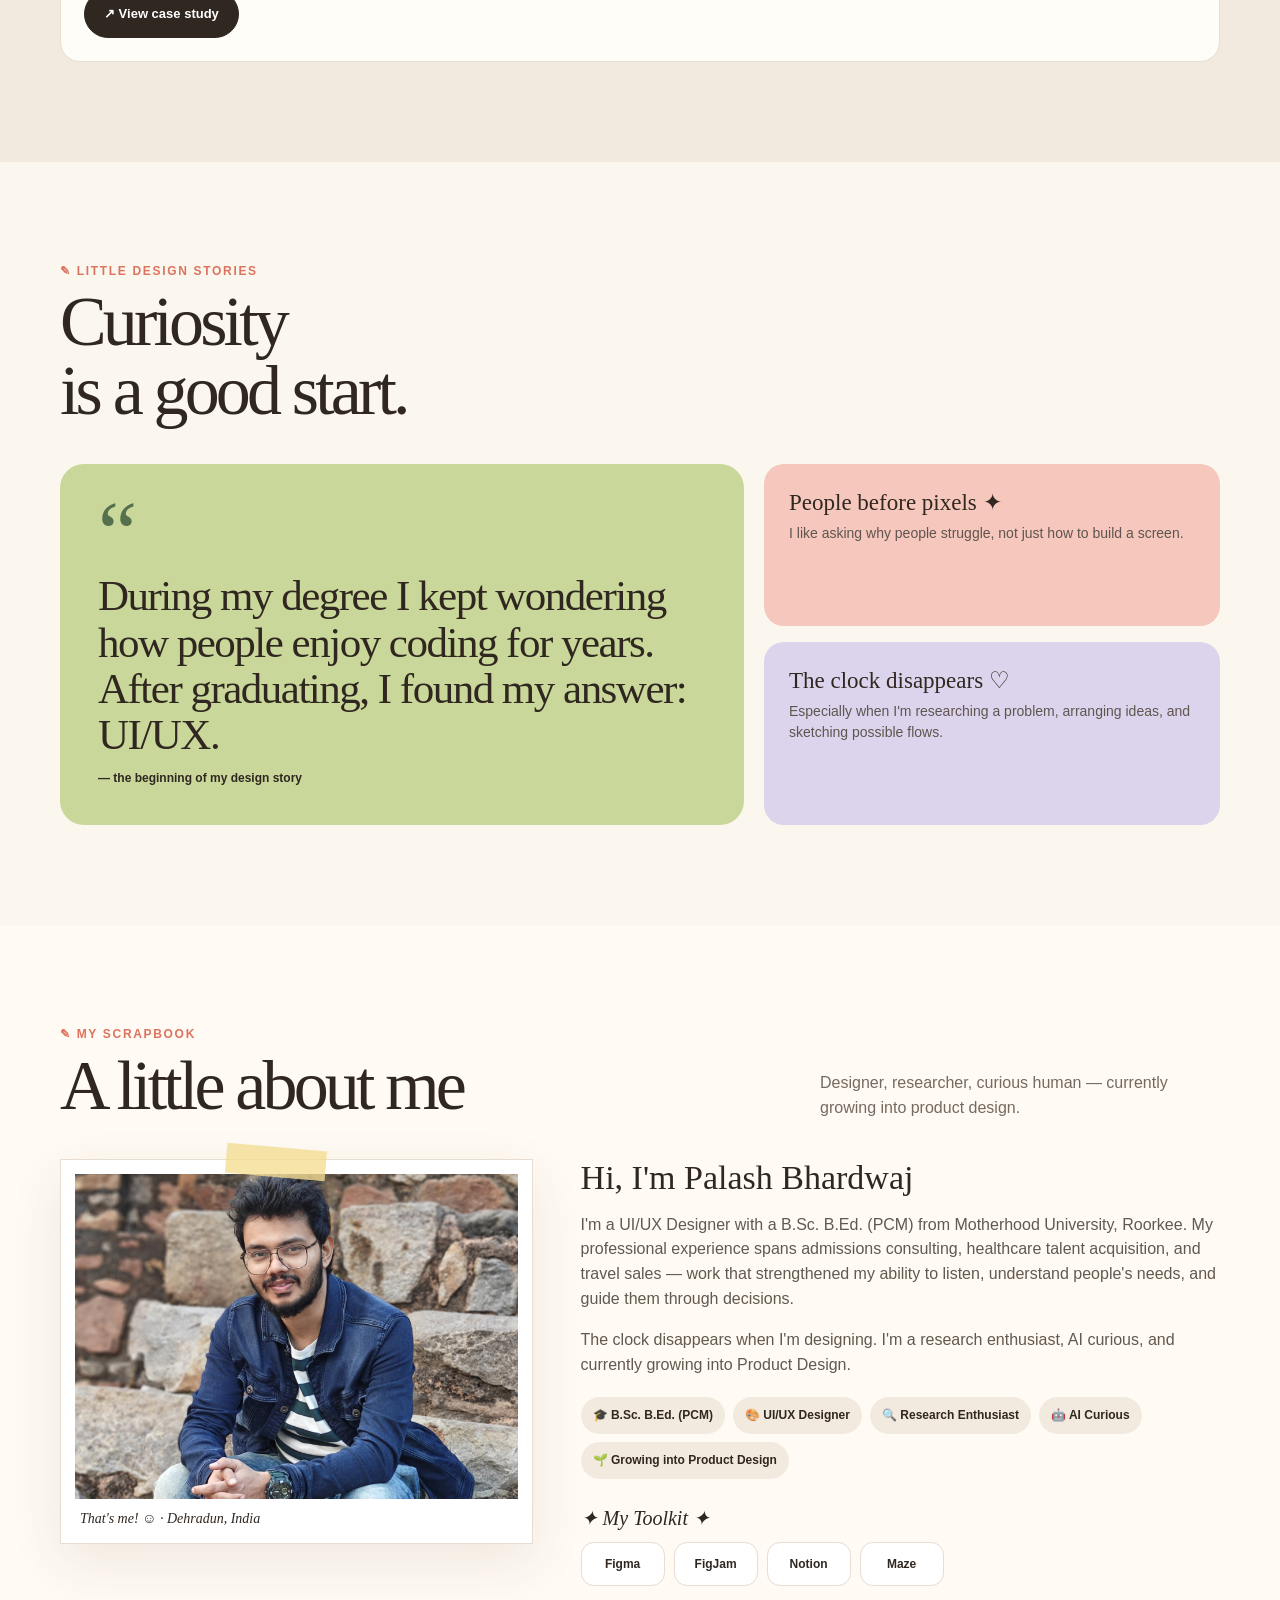
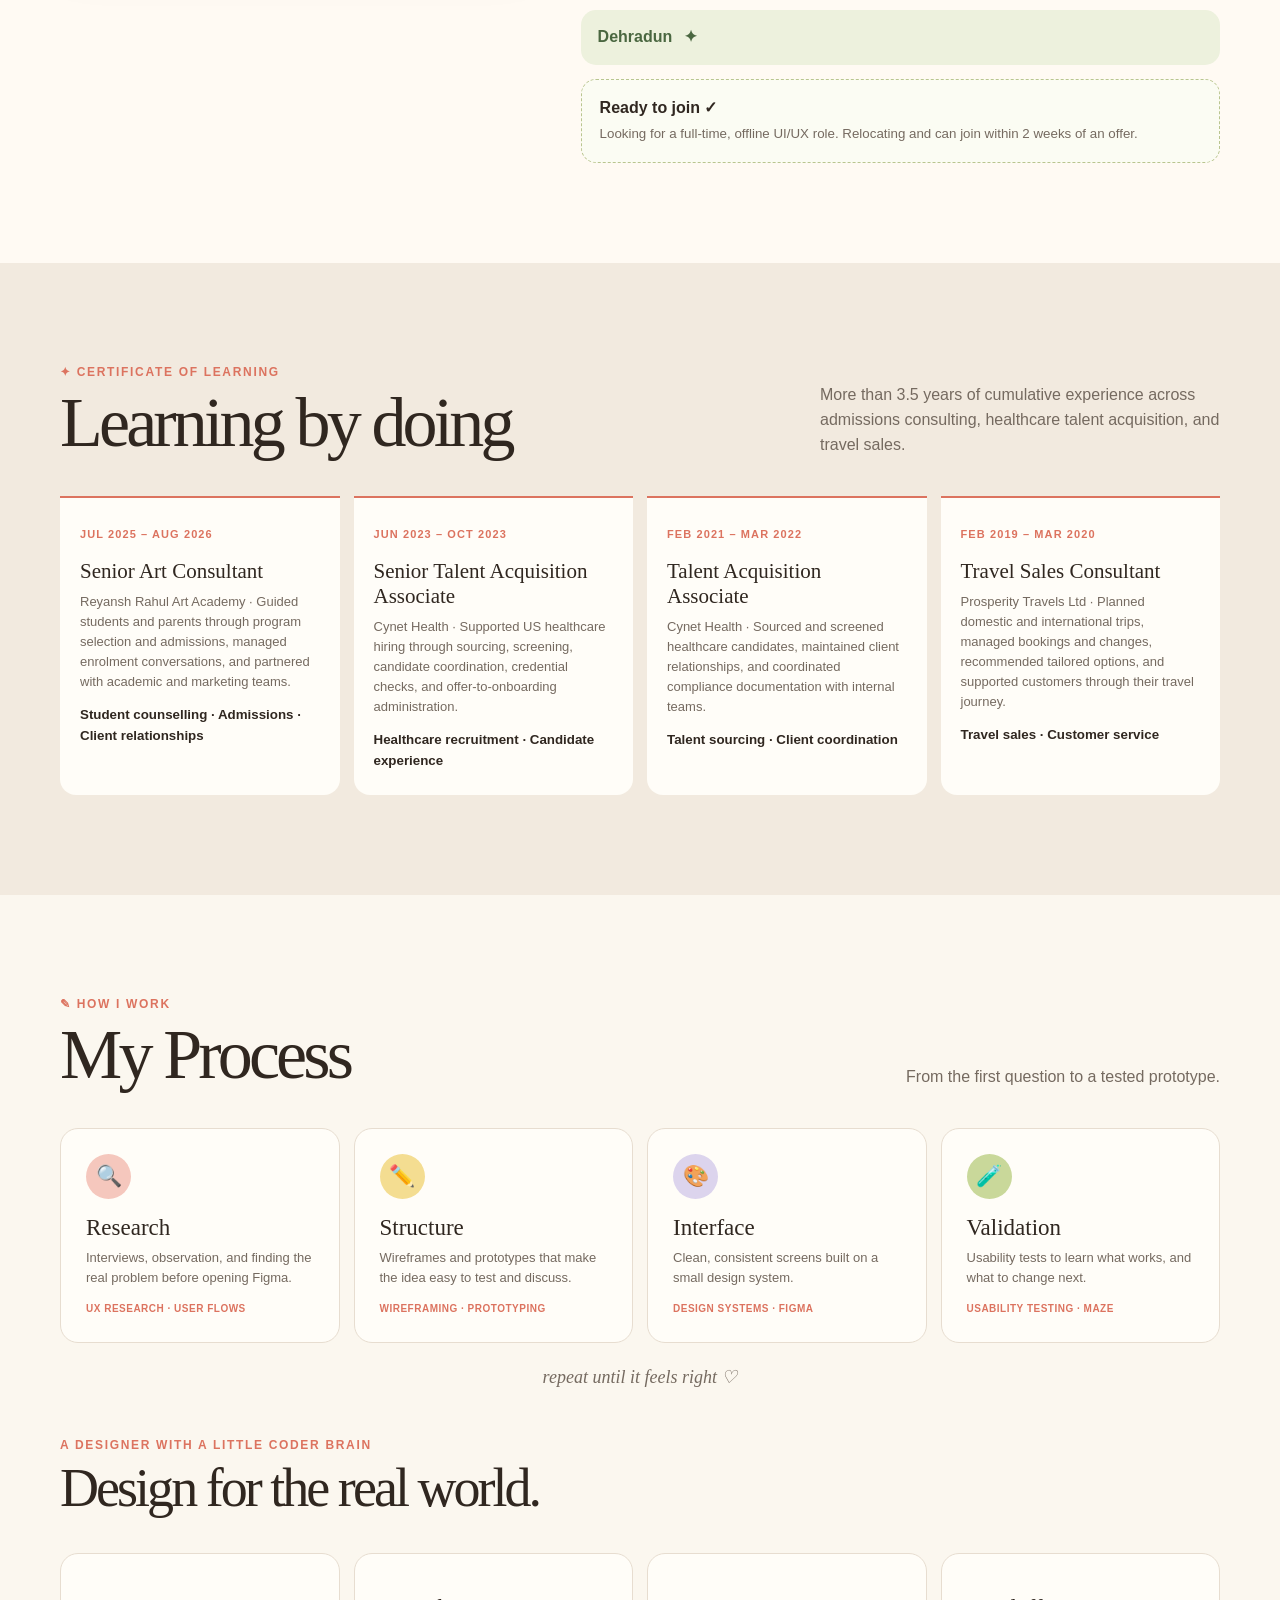
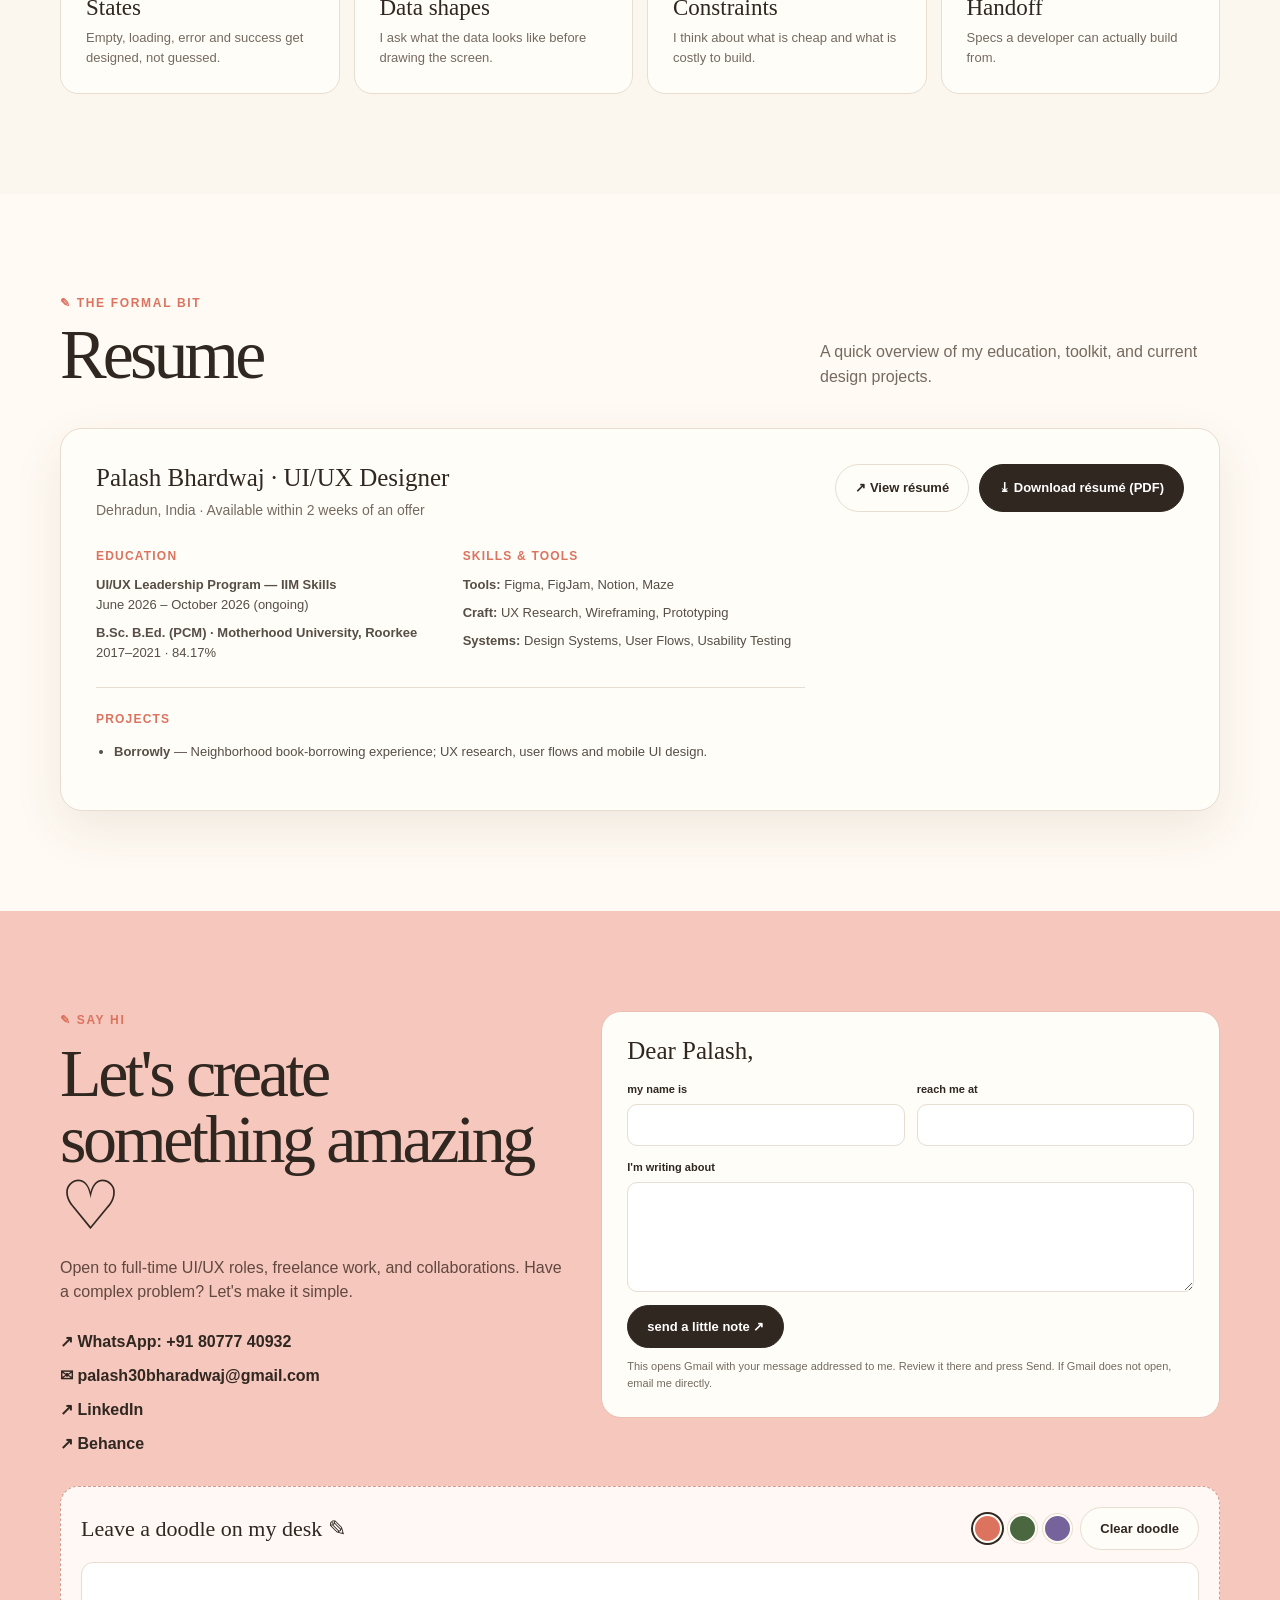
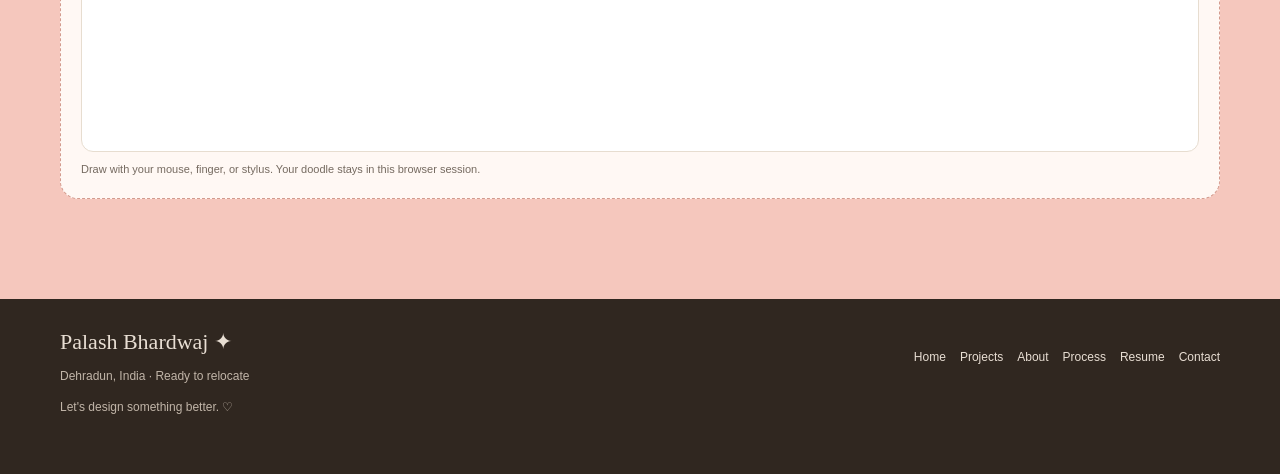
==== commit cfceafcf: "Remove onboarding voiceover Co-authored-by: Copilot <223556219+Copilot@users.noreply.github.com>" ====
--- a/index.html
+++ b/index.html
@@ -627,12 +627,6 @@
         welcome.classList.add("is-gone");
         document.body.classList.add("has-entered");
         document.body.style.overflow = "";
-        if ("speechSynthesis" in window) {
-          window.speechSynthesis.cancel();
-          const greeting = new SpeechSynthesisUtterance("Hi, welcome to Palash's design world. Let's make something better.");
-          greeting.rate = 0.96;
-          window.speechSynthesis.speak(greeting);
-        }
       }
 
       const returnSource = new URLSearchParams(window.location.search).get("from");
